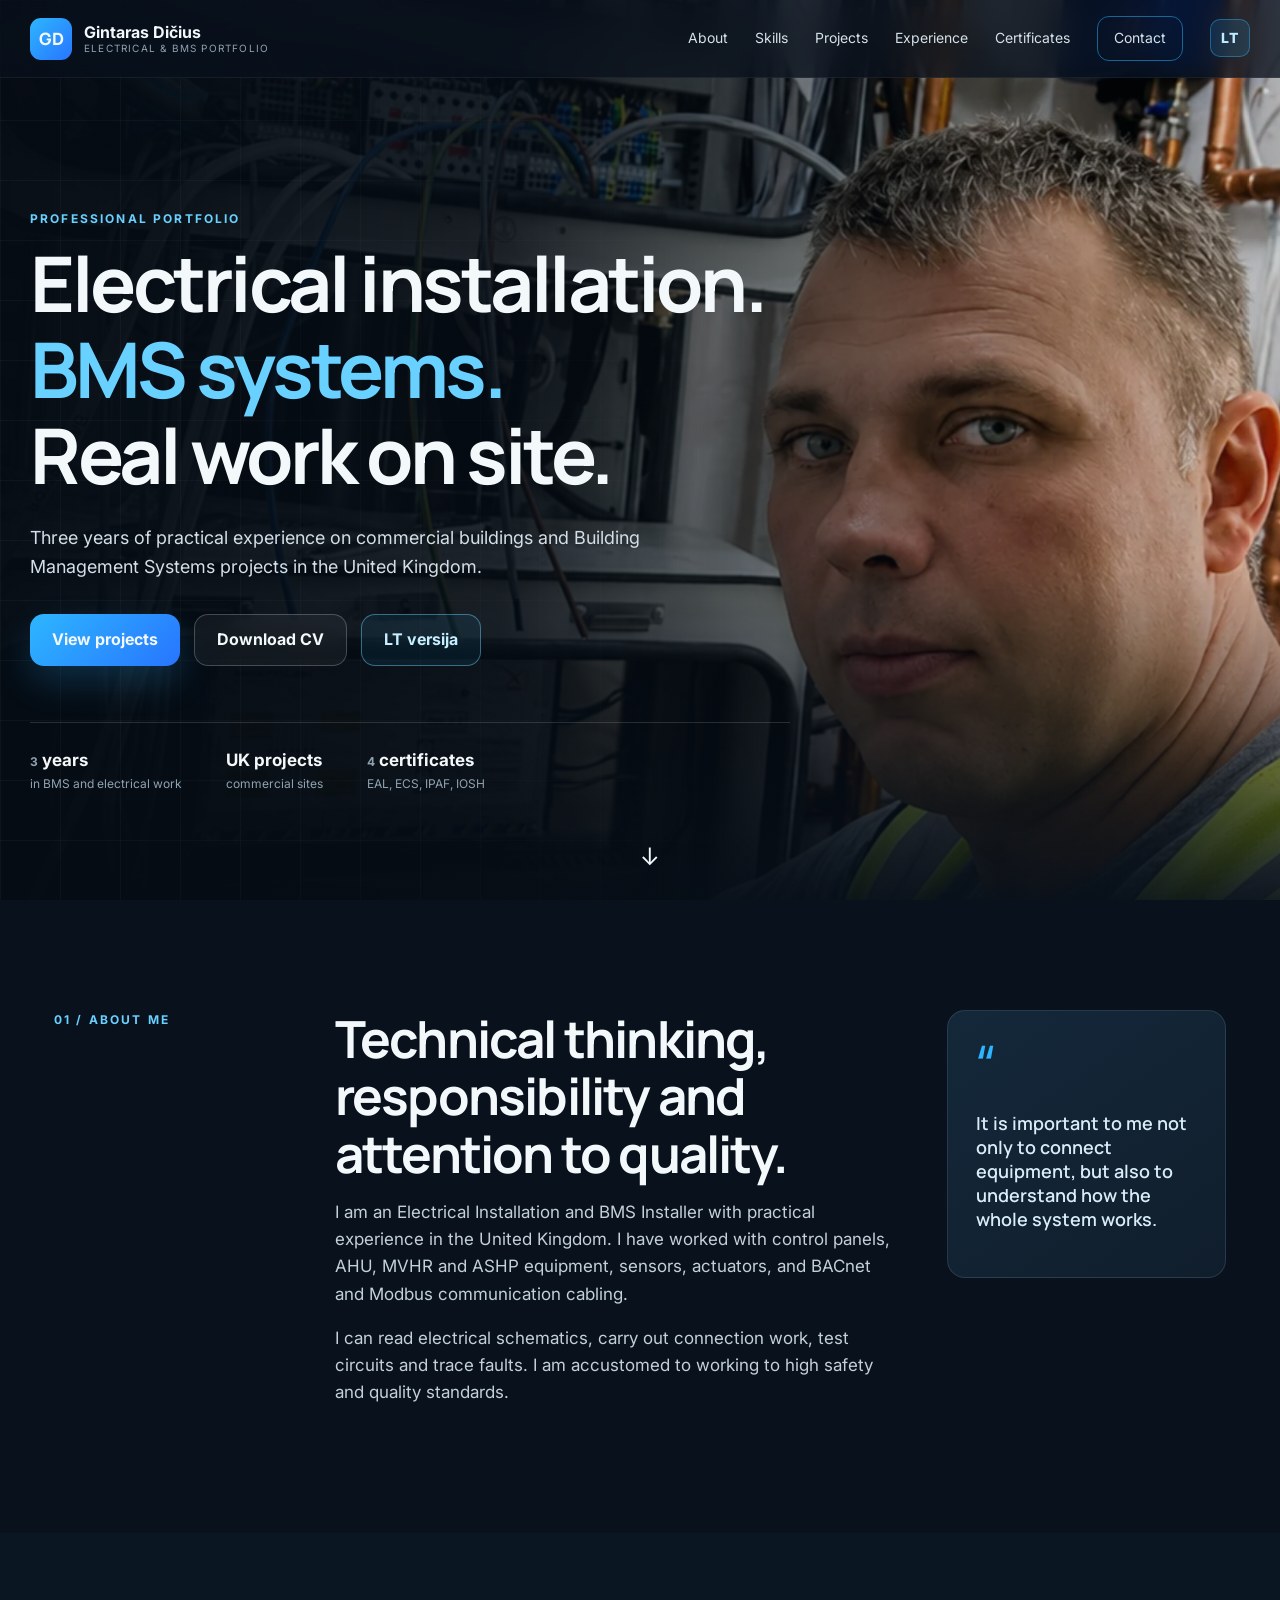
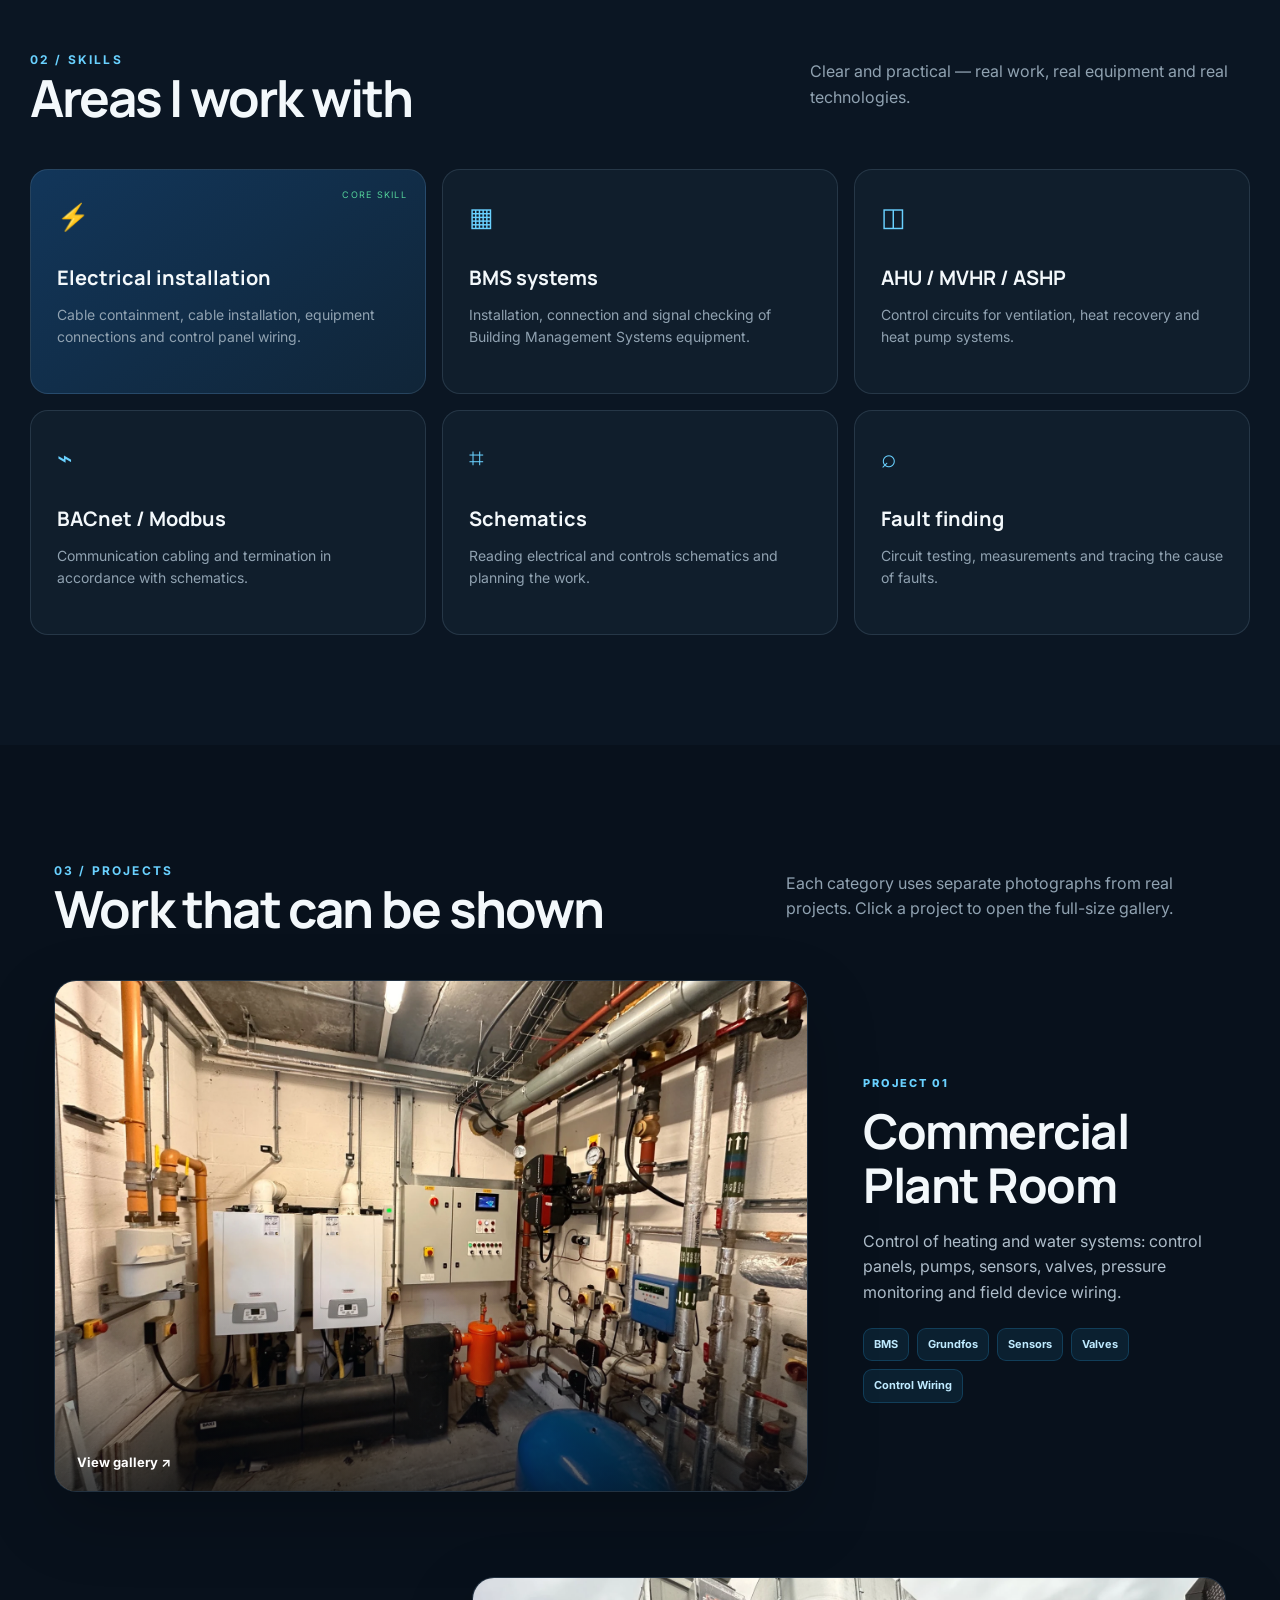
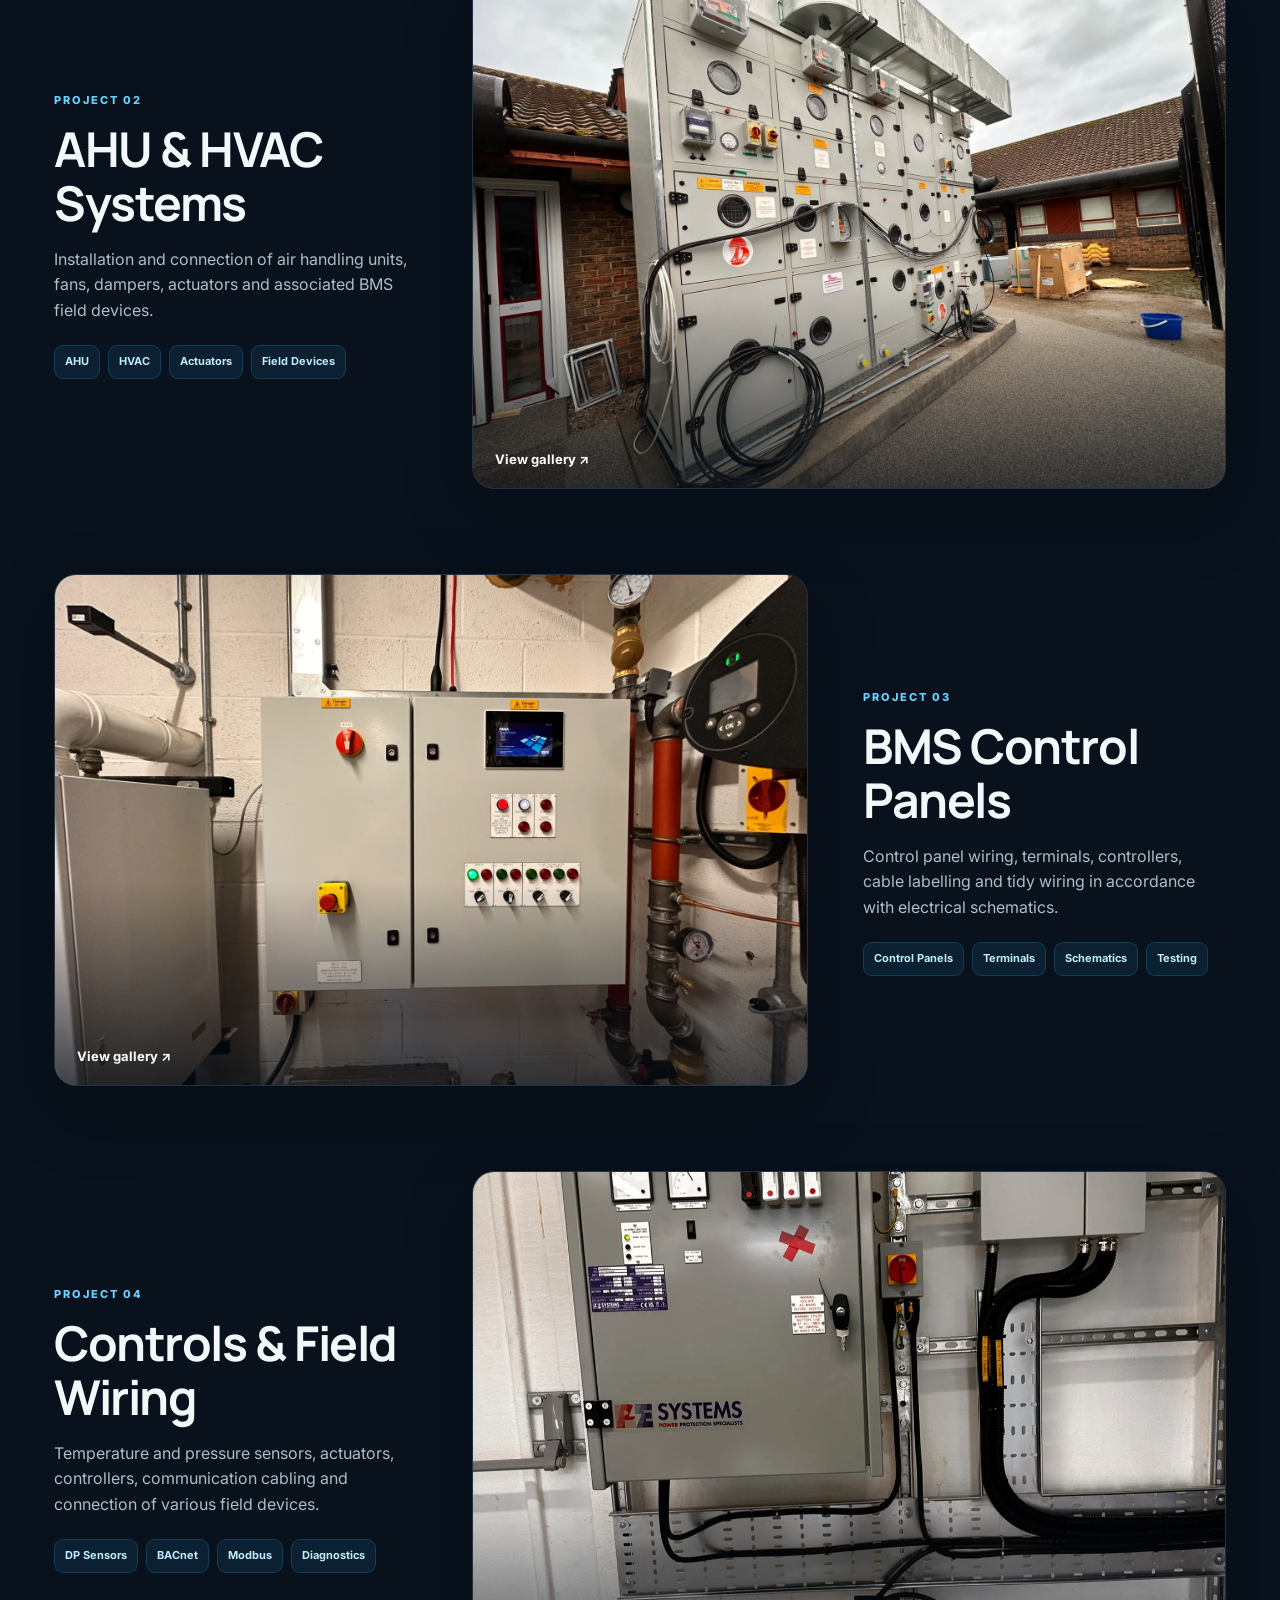
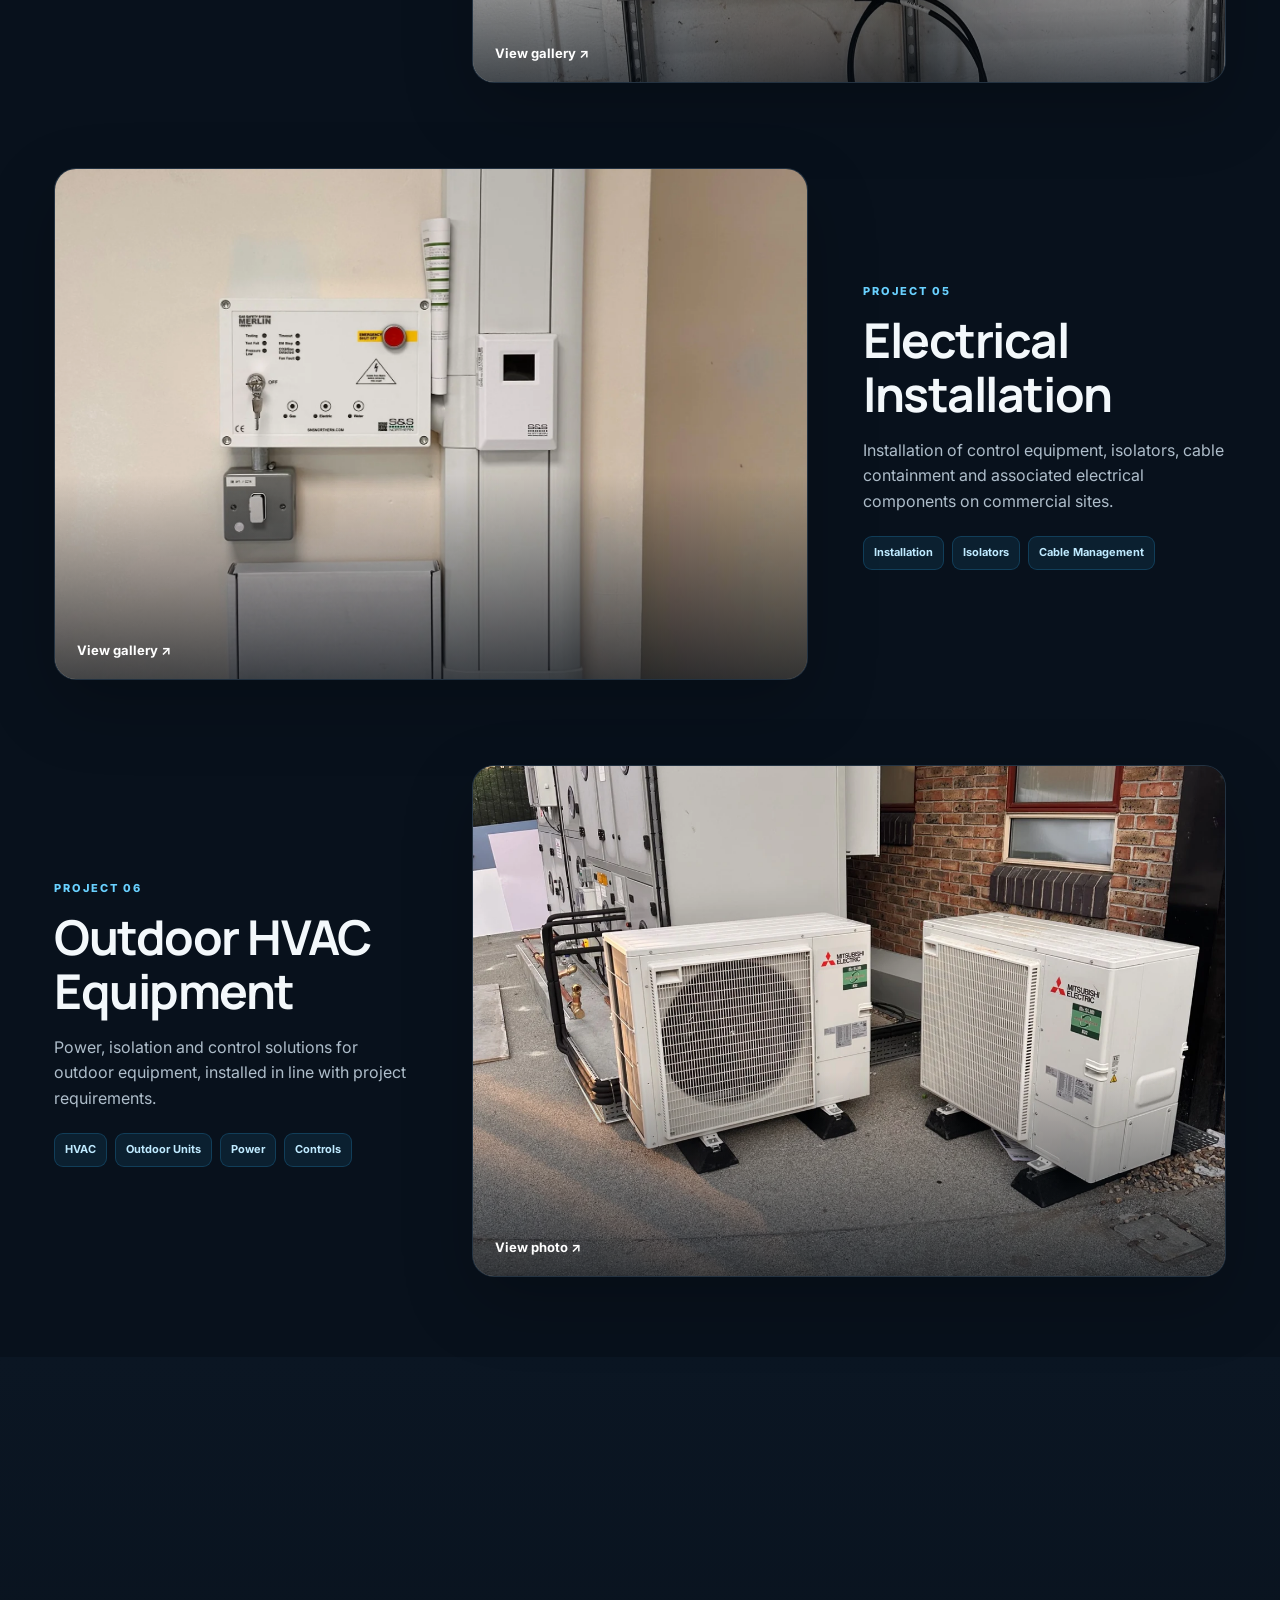
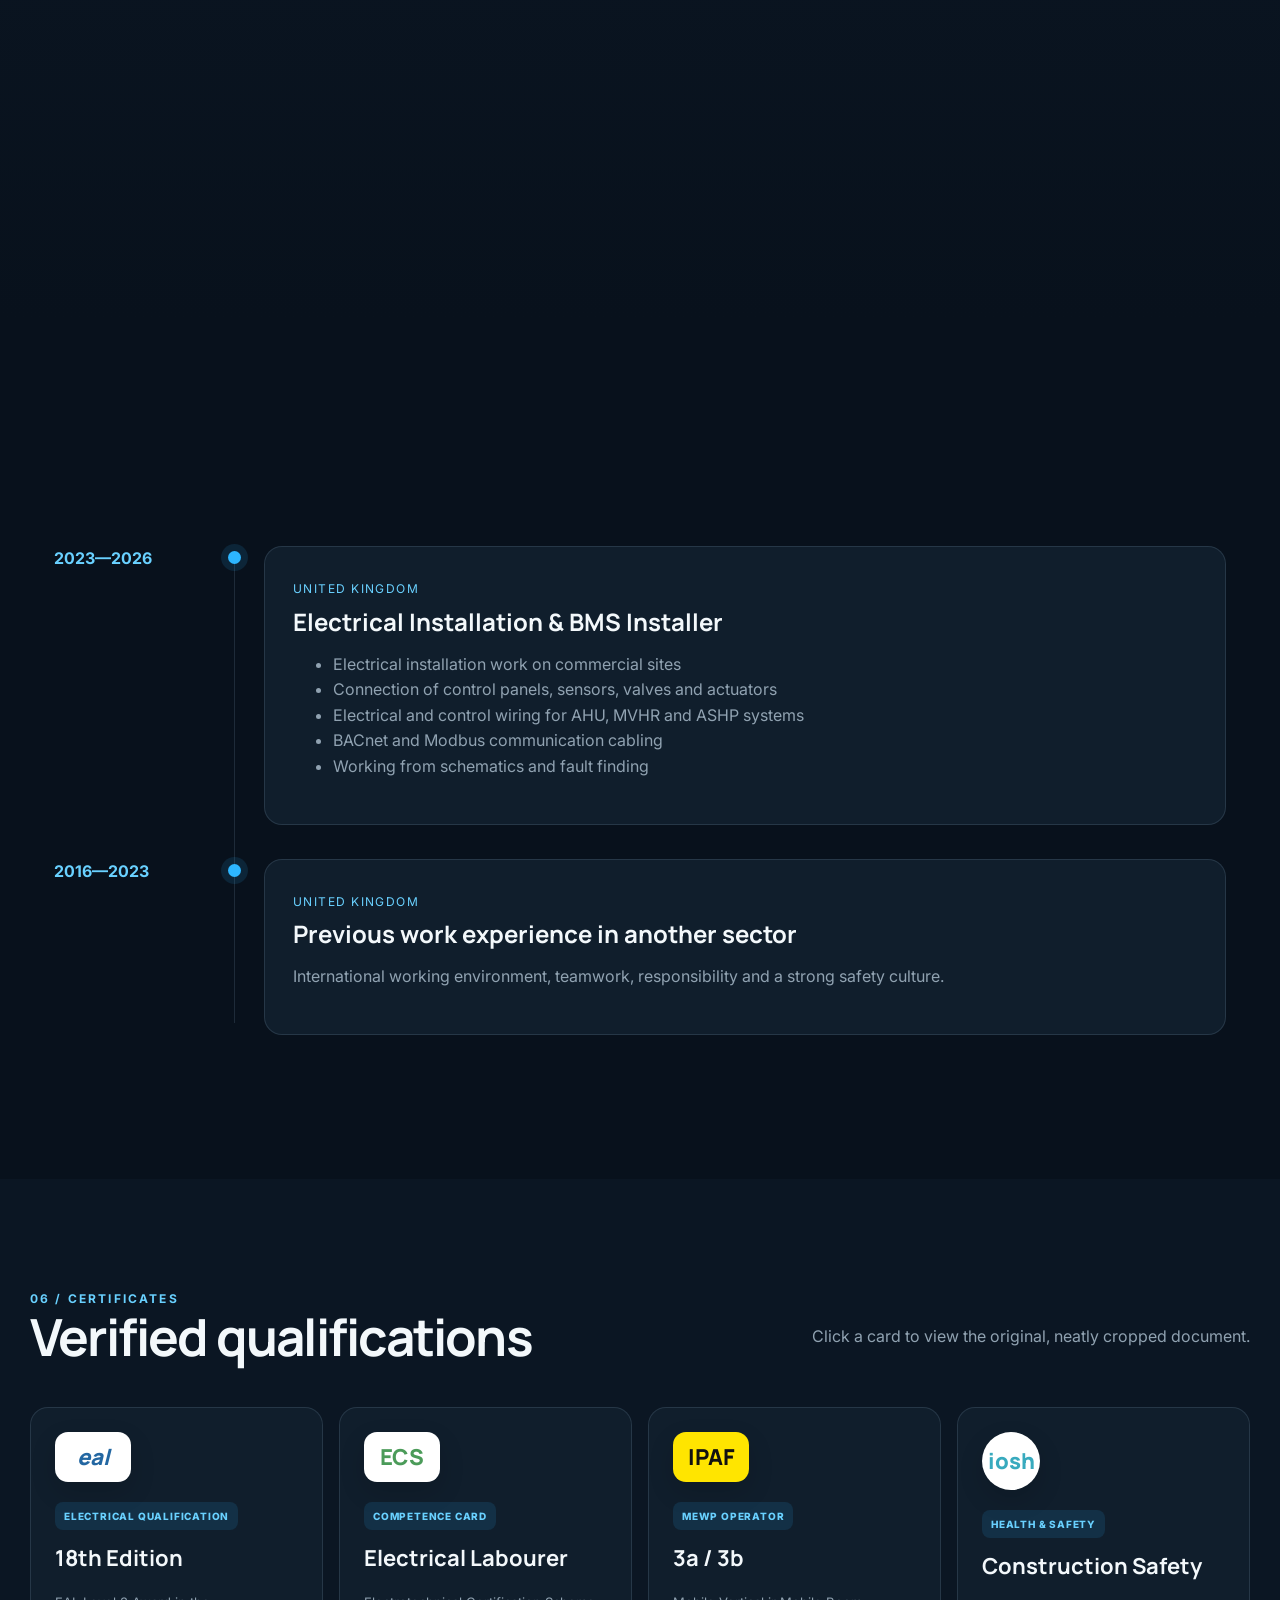
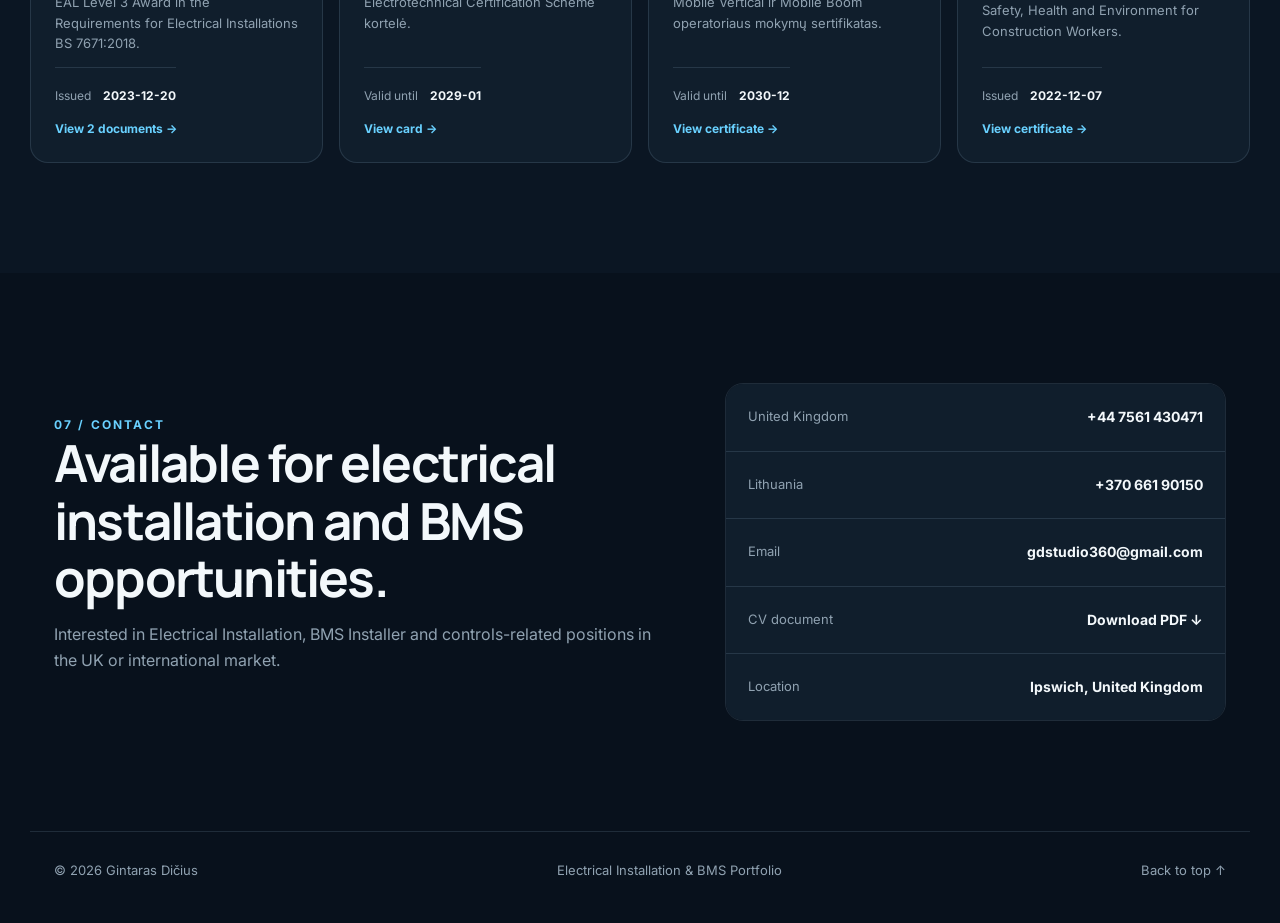
==== index.html @ cd5b6e4e "Add files via upload" ====
<!doctype html>
<html lang="lt">
<head>
  <meta charset="utf-8">
  <meta name="viewport" content="width=device-width,initial-scale=1">
  <meta name="description" content="Gintaro Dičiaus elektros instaliacijos ir BMS sistemų profesinis portfolio. Praktinė patirtis komerciniuose Jungtinės Karalystės objektuose.">
  <meta name="theme-color" content="#08111c">
  <meta property="og:title" content="Gintaras Dičius | Electrical & BMS Portfolio">
  <meta property="og:description" content="Elektros instaliacija, BMS sistemos, AHU, valdymo spintos ir lauko įranga.">
  <title>Gintaras Dičius | Electrical & BMS Portfolio</title>
  <link rel="preconnect" href="https://fonts.googleapis.com">
  <link rel="preconnect" href="https://fonts.gstatic.com" crossorigin>
  <link href="https://fonts.googleapis.com/css2?family=Inter:wght@400;500;600;700;800&family=Manrope:wght@600;700;800&display=swap" rel="stylesheet">
  <link rel="stylesheet" href="style.css">
</head>
<body>
  <div class="loader" aria-hidden="true"><div><span>GD</span><small>Electrical & BMS Portfolio</small></div></div>

  <header class="site-header" id="top">
    <a class="brand" href="#top" aria-label="Pradžia">
      <span class="brand-mark">GD</span>
      <span class="brand-copy"><strong>Gintaras Dičius</strong><small>Electrical & BMS Portfolio</small></span>
    </a>
    <button class="menu-btn" aria-expanded="false" aria-controls="main-nav" aria-label="Atverti meniu"><span></span><span></span><span></span></button>
    <nav id="main-nav">
      <a href="#apie">Apie</a>
      <a href="#kompetencijos">Kompetencijos</a>
      <a href="#projektai">Projektai</a>
      <a href="#patirtis">Patirtis</a>
      <a href="#sertifikatai">Sertifikatai</a>
      <a href="#kontaktai" class="nav-cta">Susisiekti</a><a href="en.html" class="lang-switch" aria-label="English version">EN</a>
    </nav>
  </header>

  <main>
    <section class="hero">
      <img class="hero-image" src="assets/hero.webp" alt="Gintaras Dičius prie BMS valdymo spintos">
      <div class="hero-overlay"></div><div class="hero-grid"></div>
      <div class="hero-content reveal">
        <p class="eyebrow">Profesinis portfolio</p>
        <h1>Elektros instaliacija.<br><span>BMS sistemos.</span><br>Realus darbas objekte.</h1>
        <p class="hero-lead">3 metų praktinė patirtis Jungtinėje Karalystėje, komerciniuose pastatuose ir pastatų valdymo sistemų projektuose.</p>
        <div class="hero-actions">
          <a href="#projektai" class="btn btn-primary">Peržiūrėti projektus</a>
          <a href="assets/Gintaras_Dicius_CV_LT.pdf" class="btn btn-ghost" download>Atsisiųsti CV</a><a href="en.html" class="btn btn-lang">EN version</a>
        </div>
        <div class="hero-facts">
          <div><strong><span class="count" data-count="3">0</span> metai</strong><span>BMS ir elektros srityje</span></div>
          <div><strong>JK projektai</strong><span>komerciniai objektai</span></div>
          <div><strong><span class="count" data-count="4">0</span> sertifikatai</strong><span>EAL, ECS, IPAF, IOSH</span></div>
        </div>
      </div>
      <a class="scroll-hint" href="#apie" aria-label="Slinkti žemyn">↓</a>
    </section>

    <section class="section intro" id="apie">
      <div class="section-label reveal">01 / Apie mane</div>
      <div class="intro-copy reveal">
        <h2>Techninis mąstymas, atsakomybė ir dėmesys kokybei.</h2>
        <p>Esu elektros instaliacijos ir BMS sistemų montuotojas, turintis praktinės patirties Jungtinėje Karalystėje. Dirbau su valdymo spintomis, AHU, MVHR, ASHP įranga, jutikliais, pavaromis bei BACnet ir Modbus ryšio linijomis.</p>
        <p>Gebu skaityti elektros schemas, atlikti prijungimo darbus, tikrinti grandines ir ieškoti gedimų. Esu įpratęs dirbti pagal aukštus darbų saugos ir kokybės reikalavimus.</p>
      </div>
      <aside class="quote-card reveal"><span class="quote-mark">“</span><p>Man svarbu ne tik prijungti įrangą, bet ir suprasti, kaip visa sistema veikia.</p></aside>
    </section>

    <section class="section skills" id="kompetencijos">
      <div class="section-head reveal">
        <div><div class="section-label">02 / Kompetencijos</div><h2>Sritys, su kuriomis dirbu</h2></div>
        <p>Aiškiai ir be išgalvotų procentų — tik realūs darbai, įranga ir technologijos.</p>
      </div>
      <div class="card-grid">
        <article class="skill-card featured reveal"><div class="icon">⚡</div><h3>Elektros instaliacija</h3><p>Kabelių trasos, kabelių tiesimas, įrangos ir valdymo spintų prijungimas.</p><span>CORE SKILL</span></article>
        <article class="skill-card reveal"><div class="icon">▦</div><h3>BMS sistemos</h3><p>Pastatų valdymo sistemų įrangos montavimas, prijungimas ir signalų tikrinimas.</p></article>
        <article class="skill-card reveal"><div class="icon">◫</div><h3>AHU / MVHR / ASHP</h3><p>Vėdinimo, rekuperacijos ir šilumos siurblių valdymo grandinės.</p></article>
        <article class="skill-card reveal"><div class="icon">⌁</div><h3>BACnet / Modbus</h3><p>Komunikacijos kabelių tiesimas ir prijungimas pagal schemas.</p></article>
        <article class="skill-card reveal"><div class="icon">⌗</div><h3>Schemos</h3><p>Elektros ir valdymo schemų skaitymas bei darbo planavimas.</p></article>
        <article class="skill-card reveal"><div class="icon">⌕</div><h3>Gedimų diagnostika</h3><p>Grandinių tikrinimas, matavimai ir gedimų priežasčių paieška.</p></article>
      </div>
    </section>

    <section class="section projects" id="projektai">
      <div class="section-head reveal">
        <div><div class="section-label">03 / Projektai</div><h2>Darbas, kurį galima parodyti</h2></div>
        <p>Kiekviena kategorija naudoja atskiras realių darbų nuotraukas. Paspaudus atsidaro pilno dydžio galerija.</p>
      </div>

      <div class="project-list">
        <article class="project-row reveal" data-gallery='["assets/project-plant-main.webp","assets/project-plant-2.webp","assets/project-plant-3.webp"]' data-title="Commercial Plant Room">
          <div class="project-media"><img src="assets/project-plant-main.webp" alt="Komercinės katilinės BMS įranga" loading="lazy"><span>Peržiūrėti galeriją ↗</span></div>
          <div class="project-copy"><span class="project-no">PROJECT 01</span><h3>Commercial Plant Room</h3><p>Šildymo ir vandens sistemų valdymas: valdymo spintos, siurbliai, jutikliai, vožtuvai, slėgio kontrolė ir lauko įrenginių kabeliavimas.</p><div class="tags"><span>BMS</span><span>Grundfos</span><span>Sensors</span><span>Valves</span><span>Control Wiring</span></div></div>
        </article>

        <article class="project-row reverse reveal" data-gallery='["assets/project-ahu-main.webp","assets/project-ahu-2.webp","assets/project-ahu-3.webp"]' data-title="AHU & HVAC Systems">
          <div class="project-media"><img src="assets/project-ahu-main.webp" alt="AHU įrenginys ir jo valdymo komponentai" loading="lazy"><span>Peržiūrėti galeriją ↗</span></div>
          <div class="project-copy"><span class="project-no">PROJECT 02</span><h3>AHU & HVAC Systems</h3><p>Oro apdorojimo įrenginių, ventiliatorių, sklendžių, pavarų ir susijusių BMS lauko įrenginių montavimas bei prijungimas.</p><div class="tags"><span>AHU</span><span>HVAC</span><span>Actuators</span><span>Field Devices</span></div></div>
        </article>

        <article class="project-row reveal" data-gallery='["assets/project-panel-main.webp","assets/project-panel-2.webp","assets/project-panel-3.webp"]' data-title="BMS Control Panels">
          <div class="project-media"><img src="assets/project-panel-main.webp" alt="BMS valdymo spinta" loading="lazy"><span>Peržiūrėti galeriją ↗</span></div>
          <div class="project-copy"><span class="project-no">PROJECT 03</span><h3>BMS Control Panels</h3><p>Valdymo spintų prijungimas, terminalai, valdikliai, kabelių žymėjimas ir tvarkingas laidų išvedžiojimas pagal elektros schemas.</p><div class="tags"><span>Control Panels</span><span>Terminals</span><span>Schematics</span><span>Testing</span></div></div>
        </article>

        <article class="project-row reverse reveal" data-gallery='["assets/project-field-main.webp","assets/project-field-2.webp","assets/project-field-3.webp"]' data-title="Controls & Field Wiring">
          <div class="project-media"><img src="assets/project-field-main.webp" alt="BMS lauko įrangos ir valdymo kabeliai" loading="lazy"><span>Peržiūrėti galeriją ↗</span></div>
          <div class="project-copy"><span class="project-no">PROJECT 04</span><h3>Controls & Field Wiring</h3><p>Temperatūros ir slėgio jutikliai, pavaros, valdikliai, ryšio kabeliai bei įvairių lauko įrenginių prijungimas.</p><div class="tags"><span>DP Sensors</span><span>BACnet</span><span>Modbus</span><span>Diagnostics</span></div></div>
        </article>

        <article class="project-row reveal" data-gallery='["assets/project-install-main.webp","assets/project-install-2.webp"]' data-title="Electrical Installation">
          <div class="project-media"><img src="assets/project-install-main.webp" alt="Elektros valdymo įrangos instaliacija" loading="lazy"><span>Peržiūrėti galeriją ↗</span></div>
          <div class="project-copy"><span class="project-no">PROJECT 05</span><h3>Electrical Installation</h3><p>Valdymo įrangos, izoliatorių, kabelių kanalų ir susijusių elektros komponentų montavimas komerciniuose objektuose.</p><div class="tags"><span>Installation</span><span>Isolators</span><span>Cable Management</span></div></div>
        </article>

        <article class="project-row reverse reveal" data-gallery='["assets/project-outdoor-main.webp"]' data-title="Outdoor HVAC Equipment">
          <div class="project-media"><img src="assets/project-outdoor-main.webp" alt="Lauko HVAC įranga" loading="lazy"><span>Peržiūrėti nuotrauką ↗</span></div>
          <div class="project-copy"><span class="project-no">PROJECT 06</span><h3>Outdoor HVAC Equipment</h3><p>Lauko įrangos elektros maitinimo, izoliavimo ir valdymo sprendimai, įrengiant sistemas pagal projekto reikalavimus.</p><div class="tags"><span>HVAC</span><span>Outdoor Units</span><span>Power</span><span>Controls</span></div></div>
        </article>
      </div>
    </section>

    <section class="section process">
      <div class="section-head reveal"><div><div class="section-label">04 / Darbo eiga</div><h2>Nuo schemos iki paleidimo</h2></div></div>
      <div class="process-grid">
        <article class="process-card reveal"><span>01</span><h3>Analizuoju</h3><p>Peržiūriu schemas, įrangos paskirtį, kabelių maršrutus ir valdymo logiką.</p></article>
        <article class="process-card reveal"><span>02</span><h3>Montuoju</h3><p>Tiesiu kabelius, prijungiu spintas, jutiklius, pavaras ir HVAC įrangą.</p></article>
        <article class="process-card reveal"><span>03</span><h3>Testuoju</h3><p>Tikrinu grandines, signalus ir padedu nustatyti bei pašalinti gedimus.</p></article>
        <article class="process-card reveal"><span>04</span><h3>Užbaigiu</h3><p>Palieku tvarkingą, aiškiai pažymėtą ir eksploatacijai paruoštą sistemą.</p></article>
      </div>
    </section>

    <section class="section experience" id="patirtis">
      <div class="section-head reveal"><div><div class="section-label">05 / Patirtis</div><h2>Darbo kelias</h2></div></div>
      <div class="timeline">
        <article class="reveal"><div class="year">2023—2026</div><div class="line-dot"></div><div class="timeline-card"><span>Jungtinė Karalystė</span><h3>Elektros instaliacijos montuotojas · BMS projektai</h3><ul><li>Komercinių objektų elektros instaliacijos darbai</li><li>Valdymo spintų, jutiklių, vožtuvų ir pavarų prijungimas</li><li>AHU, MVHR ir ASHP sistemų elektros dalis</li><li>BACnet ir Modbus ryšio linijos</li><li>Darbas pagal schemas ir gedimų diagnostika</li></ul></div></article>
        <article class="muted reveal"><div class="year">2016—2023</div><div class="line-dot"></div><div class="timeline-card"><span>Jungtinė Karalystė</span><h3>Ankstesnė darbo patirtis kitoje srityje</h3><p>Tarptautinė darbo aplinka, komandinis darbas, atsakomybė ir darbų saugos kultūra.</p></div></article>
      </div>
    </section>

    <section class="section certificates" id="sertifikatai">
      <div class="section-head reveal">
        <div><div class="section-label">06 / Sertifikatai</div><h2>Patvirtintos kvalifikacijos</h2></div>
        <p>Paspaudus kortelę atsidaro originalus, tvarkingai apkarpytas dokumentas.</p>
      </div>
      <div class="cert-grid">
        <button class="cert-card reveal" data-gallery='["assets/eal_qualification.webp","assets/eal_unit.webp"]' data-title="EAL Level 3 · BS 7671:2018"><div class="cert-brand eal-brand">eal</div><span class="cert-tag">ELEKTROS KVALIFIKACIJA</span><h3>18th Edition</h3><p>EAL Level 3 Award in the Requirements for Electrical Installations BS 7671:2018.</p><div class="cert-meta"><span>Išduota</span><strong>2023-12-20</strong></div><span class="view-link">Peržiūrėti 2 dokumentus →</span></button>
        <button class="cert-card reveal" data-gallery='["assets/ecs.webp"]' data-title="ECS Electrical Labourer Card"><div class="cert-brand ecs-brand">ECS</div><span class="cert-tag">KOMPETENCIJŲ KORTELĖ</span><h3>Electrical Labourer</h3><p>Electrotechnical Certification Scheme kortelė.</p><div class="cert-meta"><span>Galioja iki</span><strong>2029-01</strong></div><span class="view-link">Peržiūrėti kortelę →</span></button>
        <button class="cert-card reveal" data-gallery='["assets/ipaf.webp"]' data-title="IPAF Operator Training Certificate"><div class="cert-brand ipaf-brand">IPAF</div><span class="cert-tag">KELTUVŲ OPERATORIUS</span><h3>3a / 3b</h3><p>Mobile Vertical ir Mobile Boom operatoriaus mokymų sertifikatas.</p><div class="cert-meta"><span>Galioja iki</span><strong>2030-12</strong></div><span class="view-link">Peržiūrėti sertifikatą →</span></button>
        <button class="cert-card reveal" data-gallery='["assets/iosh.webp"]' data-title="IOSH Safety, Health and Environment"><div class="cert-brand iosh-brand">iosh</div><span class="cert-tag">DARBŲ SAUGA</span><h3>Construction Safety</h3><p>Safety, Health and Environment for Construction Workers.</p><div class="cert-meta"><span>Išduota</span><strong>2022-12-07</strong></div><span class="view-link">Peržiūrėti sertifikatą →</span></button>
      </div>
    </section>

    <section class="section cta" id="kontaktai">
      <div class="reveal"><div class="section-label">07 / Kontaktai</div><h2>Ieškau galimybės pritaikyti JK įgytą patirtį Lietuvoje.</h2><p>Domina elektros instaliacijos, BMS montuotojo ar techninio specialisto pozicijos.</p></div>
      <div class="contact-panel reveal">
        <a href="tel:+37066190150"><span>Telefonas</span><strong>+370 661 90150</strong></a><a href="tel:+447561430471"><span>UK numeris</span><strong>+44 7561 430471</strong></a>
        <a href="mailto:gdstudio360@gmail.com"><span>El. paštas</span><strong>gdstudio360@gmail.com</strong></a>
        <a href="assets/Gintaras_Dicius_CV_LT.pdf" download><span>CV dokumentas</span><strong>Atsisiųsti PDF ↓</strong></a>
        <div><span>Vieta</span><strong>Raseiniai, Lietuva</strong></div>
      </div>
    </section>
  </main>

  <footer><span>© <span id="year"></span> Gintaras Dičius</span><span>Electrical Installation & BMS Portfolio</span><a href="#top">Į viršų ↑</a></footer>

  <dialog class="modal" id="gallery-modal">
    <button class="modal-close" aria-label="Uždaryti">×</button>
    <div class="modal-head"><h3 id="modal-title"></h3><span id="modal-counter"></span></div>
    <div class="modal-stage"><button class="modal-nav prev" aria-label="Ankstesnė nuotrauka">‹</button><img id="modal-image" alt=""><button class="modal-nav next" aria-label="Kita nuotrauka">›</button></div>
    <div class="modal-thumbs" id="modal-thumbs"></div>
  </dialog>
  <script src="script.js"></script>
</body>
</html>
---- style.css ----
:root{--bg:#08111c;--bg2:#0b1623;--panel:#101e2c;--panel2:#14283a;--text:#f3f8fb;--muted:#90a2b1;--accent:#2db6ff;--accent2:#69d1ff;--green:#54d19a;--line:rgba(169,207,231,.14);--max:1220px;--radius:18px}
*{box-sizing:border-box}html{scroll-behavior:smooth}body{margin:0;background:var(--bg);color:var(--text);font-family:Inter,Arial,sans-serif;line-height:1.6;overflow-x:hidden}a{color:inherit;text-decoration:none}button{font:inherit}img{max-width:100%;display:block}
.loader{position:fixed;inset:0;background:#07101a;z-index:999;display:grid;place-items:center;transition:.55s}.loader.hide{opacity:0;visibility:hidden}.loader div{text-align:center}.loader span{display:grid;place-items:center;width:74px;height:74px;border-radius:19px;margin:auto;background:linear-gradient(135deg,var(--accent),#2875ff);font:800 26px Manrope}.loader small{display:block;margin-top:15px;color:#a6bac8;letter-spacing:.12em;text-transform:uppercase}
.site-header{height:78px;position:fixed;top:0;left:0;right:0;z-index:50;display:flex;align-items:center;justify-content:space-between;padding:0 max(24px,calc((100vw - var(--max))/2));background:rgba(8,17,28,.76);border-bottom:1px solid rgba(255,255,255,.06);backdrop-filter:blur(18px)}
.brand{display:flex;align-items:center;gap:12px}.brand-mark{width:42px;height:42px;border-radius:11px;display:grid;place-items:center;background:linear-gradient(135deg,var(--accent),#2875ff);font:800 17px Manrope}.brand-copy{display:flex;flex-direction:column;line-height:1.2}.brand-copy small{font-size:10px;letter-spacing:.12em;text-transform:uppercase;color:var(--muted)}
nav{display:flex;gap:27px;align-items:center;font-size:14px}nav a{color:#d5e1e9}nav a:hover{color:white}.nav-cta{padding:10px 16px;border:1px solid rgba(45,182,255,.5);border-radius:12px}.menu-btn{display:none;background:none;border:0;padding:10px}.menu-btn span{display:block;width:24px;height:2px;background:white;margin:5px}
.hero{min-height:100vh;position:relative;display:flex;align-items:center;overflow:hidden}.hero-image{position:absolute;inset:0;width:100%;height:100%;object-fit:cover;object-position:55% center;transform:scale(1.035);animation:herozoom 14s ease-out both}.hero-overlay{position:absolute;inset:0;background:linear-gradient(90deg,rgba(5,12,20,.98) 0%,rgba(5,12,20,.89) 39%,rgba(5,12,20,.38) 74%,rgba(5,12,20,.12) 100%),linear-gradient(0deg,rgba(8,17,28,.92),transparent 37%)}.hero-grid{position:absolute;inset:0;background-image:linear-gradient(rgba(255,255,255,.035) 1px,transparent 1px),linear-gradient(90deg,rgba(255,255,255,.035) 1px,transparent 1px);background-size:60px 60px;mask-image:linear-gradient(90deg,#000,transparent 68%)}@keyframes herozoom{from{transform:scale(1.08)}to{transform:scale(1.035)}}
.hero-content{position:relative;z-index:2;width:var(--max);max-width:calc(100% - 48px);margin:0 auto;padding-top:90px}.eyebrow,.section-label{font-size:12px;font-weight:700;letter-spacing:.18em;text-transform:uppercase;color:var(--accent2)}
h1,h2,h3{font-family:Manrope,Inter,sans-serif;line-height:1.12;margin:0}h1{font-size:clamp(46px,6vw,82px);max-width:850px;letter-spacing:-.045em}h1 span{color:var(--accent2)}.hero-lead{max-width:620px;font-size:18px;color:#d3dee6;margin:26px 0 32px}.hero-actions{display:flex;gap:14px;flex-wrap:wrap}.btn{display:inline-flex;align-items:center;justify-content:center;min-height:52px;padding:0 22px;border-radius:14px;font-weight:700;transition:.25s}.btn:hover{transform:translateY(-2px)}.btn-primary{background:linear-gradient(135deg,var(--accent),#2875ff);box-shadow:0 16px 35px rgba(45,182,255,.2)}.btn-ghost{border:1px solid rgba(255,255,255,.22);background:rgba(255,255,255,.05);backdrop-filter:blur(10px)}
.hero-facts{display:flex;gap:44px;margin-top:56px;padding-top:24px;border-top:1px solid rgba(255,255,255,.14);max-width:760px}.hero-facts div{display:flex;flex-direction:column}.hero-facts strong{font-size:17px}.hero-facts span{font-size:12px;color:var(--muted)}.scroll-hint{position:absolute;bottom:24px;left:50%;z-index:2;font-size:24px;animation:bounce 1.8s infinite}@keyframes bounce{50%{transform:translateY(8px)}}
.section{max-width:var(--max);margin:auto;padding:110px 24px}.intro{display:grid;grid-template-columns:.65fr 1.6fr .8fr;gap:54px;align-items:start}.intro h2,.section-head h2,.cta h2{font-size:clamp(34px,4vw,54px);letter-spacing:-.035em}.intro-copy p{color:#c3d0da;font-size:17px}.quote-card{background:linear-gradient(145deg,var(--panel2),var(--panel));padding:28px;border:1px solid var(--line);border-radius:var(--radius)}.quote-card p{font:600 18px Manrope;color:#d9edf8}.quote-mark{font-size:54px;color:var(--accent);line-height:1}
.skills,.certificates{max-width:none;background:var(--bg2)}.skills>* ,.certificates>*{max-width:var(--max);margin-left:auto;margin-right:auto}.section-head{display:flex;justify-content:space-between;gap:30px;align-items:end;margin-bottom:42px}.section-head>p{max-width:440px;color:var(--muted)}.card-grid{display:grid;grid-template-columns:repeat(3,1fr);gap:16px}.skill-card{min-height:225px;background:var(--panel);border:1px solid var(--line);border-radius:var(--radius);padding:26px;position:relative;transition:.25s}.skill-card:hover{transform:translateY(-5px);border-color:rgba(45,182,255,.45)}.skill-card.featured{background:linear-gradient(145deg,#12365a,#102538)}.skill-card .icon{font-size:26px;color:var(--accent2);margin-bottom:30px}.skill-card h3{font-size:20px}.skill-card p{color:var(--muted);font-size:14px}.skill-card>span{position:absolute;right:18px;top:18px;font-size:9px;letter-spacing:.14em;color:var(--green)}
.projects{padding-bottom:80px}.project-list{display:grid;gap:85px}.project-row{display:grid;grid-template-columns:1.35fr .65fr;gap:55px;align-items:center}.project-row.reverse{grid-template-columns:.65fr 1.35fr}.project-row.reverse .project-media{order:2}.project-media{position:relative;overflow:hidden;border-radius:22px;border:1px solid var(--line);background:#0d1825;cursor:pointer;box-shadow:0 25px 70px rgba(0,0,0,.22)}.project-media img{width:100%;height:510px;object-fit:cover;transition:.65s}.project-media:hover img{transform:scale(1.035)}.project-media:after{content:"";position:absolute;inset:0;background:linear-gradient(to top,rgba(5,12,20,.72),transparent 40%)}.project-media>span{position:absolute;left:22px;bottom:18px;z-index:2;font-size:13px;font-weight:700;color:white}.project-no{color:var(--accent2);font-size:11px;font-weight:800;letter-spacing:.18em}.project-copy h3{font-size:clamp(30px,4vw,48px);margin:10px 0 17px;letter-spacing:-.03em}.project-copy p{color:#aebdca;font-size:16px}.tags{display:flex;flex-wrap:wrap;gap:8px;margin-top:22px}.tags span{padding:7px 10px;border-radius:9px;background:rgba(45,182,255,.09);border:1px solid rgba(45,182,255,.2);color:#bfeaff;font-size:11px;font-weight:700}
.process{max-width:none;background:linear-gradient(180deg,#0b1623,#08111c)}.process>*{max-width:var(--max);margin-left:auto;margin-right:auto}.process-grid{display:grid;grid-template-columns:repeat(4,1fr);gap:16px}.process-card{padding:27px;background:var(--panel);border:1px solid var(--line);border-radius:var(--radius)}.process-card>span{color:var(--accent2);font-weight:800}.process-card h3{font-size:21px;margin:22px 0 8px}.process-card p{color:var(--muted);font-size:14px}
.timeline{position:relative;margin-top:30px}.timeline:before{content:"";position:absolute;left:180px;top:12px;bottom:12px;width:1px;background:var(--line)}.timeline article{display:grid;grid-template-columns:150px 60px 1fr;margin-bottom:34px}.year{font-weight:700;color:var(--accent2)}.line-dot{width:13px;height:13px;border-radius:50%;background:var(--accent);margin:5px auto;box-shadow:0 0 0 7px rgba(45,182,255,.12);z-index:2}.timeline-card{background:var(--panel);border:1px solid var(--line);border-radius:var(--radius);padding:28px}.timeline-card>span{color:var(--accent2);font-size:12px;text-transform:uppercase;letter-spacing:.12em}.timeline-card h3{font-size:24px;margin:8px 0 14px}.timeline-card p,.timeline-card li{color:var(--muted)}
.cert-grid{display:grid;grid-template-columns:repeat(4,1fr);gap:16px}.cert-card{display:flex;flex-direction:column;text-align:left;color:var(--text);background:var(--panel);border:1px solid var(--line);border-radius:var(--radius);padding:24px;min-height:280px;cursor:pointer;transition:.25s;overflow:hidden}.cert-card:hover{transform:translateY(-5px);border-color:var(--accent)}.cert-brand{width:76px;height:50px;display:grid;place-items:center;border-radius:13px;margin-bottom:20px;font:800 22px Manrope;background:#fff;color:#18324a;box-shadow:0 10px 26px rgba(0,0,0,.14)}.eal-brand{color:#2367a2;font-style:italic}.ecs-brand{color:#4b9b59}.ipaf-brand{background:#ffe500;color:#111}.iosh-brand{color:#38aabe;border-radius:50%;width:58px;height:58px}.cert-tag{align-self:flex-start;padding:6px 9px;border-radius:8px;background:rgba(45,182,255,.12);color:var(--accent2);font-size:10px;font-weight:800;letter-spacing:.08em}.cert-card h3{font-size:22px;margin:16px 0 8px}.cert-card p{color:var(--muted);font-size:13px}.cert-meta{display:flex;justify-content:space-between;gap:12px;margin-top:auto;padding-top:18px;border-top:1px solid var(--line);font-size:12px}.cert-meta span{color:var(--muted)}.view-link{display:block;margin-top:14px;color:var(--accent2);font-size:12px;font-weight:700}
.cta{display:grid;grid-template-columns:1.2fr 1fr;gap:70px;align-items:center}.cta>div:first-child p{color:var(--muted)}.contact-panel{display:flex;flex-direction:column;border:1px solid var(--line);border-radius:var(--radius);overflow:hidden}.contact-panel a,.contact-panel>div{display:flex;justify-content:space-between;gap:24px;padding:22px;background:var(--panel);border-bottom:1px solid var(--line)}.contact-panel>*:last-child{border:0}.contact-panel span{color:var(--muted);font-size:13px}.contact-panel strong{font-size:14px}
footer{max-width:var(--max);margin:auto;padding:28px 24px 42px;border-top:1px solid var(--line);display:flex;justify-content:space-between;gap:20px;color:var(--muted);font-size:13px;flex-wrap:wrap}
.reveal{opacity:0;transform:translateY(28px);transition:opacity .75s,transform .75s}.reveal.visible{opacity:1;transform:none}
.modal{width:min(1080px,96vw);max-height:92vh;background:#0c1722;color:white;border:1px solid var(--line);border-radius:18px;padding:18px;overflow:auto}.modal::backdrop{background:rgba(0,0,0,.85);backdrop-filter:blur(7px)}.modal-head{display:flex;justify-content:space-between;align-items:center;padding-right:48px;margin-bottom:12px}.modal-head h3{margin:0}.modal-close{position:absolute;right:16px;top:12px;width:38px;height:38px;border-radius:50%;border:1px solid var(--line);background:#142536;color:white;font-size:24px;cursor:pointer}.modal-stage{position:relative;display:flex;align-items:center;justify-content:center;min-height:60vh;background:#e9eef2;border-radius:12px;overflow:hidden}.modal-stage img{width:100%;height:auto;max-height:76vh;object-fit:contain}.modal-nav{position:absolute;z-index:3;top:50%;transform:translateY(-50%);width:44px;height:62px;border:1px solid rgba(255,255,255,.4);background:rgba(8,17,28,.78);color:#fff;border-radius:12px;font-size:34px;cursor:pointer}.modal-nav.prev{left:12px}.modal-nav.next{right:12px}.modal-nav[hidden]{display:none}.modal-thumbs{display:flex;gap:10px;justify-content:center;margin-top:12px;flex-wrap:wrap}.modal-thumbs button{width:66px;height:66px;padding:2px;border-radius:8px;border:2px solid transparent;background:#fff;overflow:hidden;cursor:pointer}.modal-thumbs button.active{border-color:var(--accent)}.modal-thumbs img{width:100%;height:100%;object-fit:cover}
@media(max-width:980px){.site-header{padding:0 18px}.menu-btn{display:block}nav{position:absolute;top:78px;left:0;right:0;display:none;flex-direction:column;align-items:stretch;padding:20px;background:rgba(8,17,28,.98);border-bottom:1px solid var(--line)}nav.open{display:flex}.nav-cta{text-align:center}.hero-image{object-position:64% center}.hero-overlay{background:linear-gradient(90deg,rgba(5,12,20,.97),rgba(5,12,20,.68)),linear-gradient(0deg,rgba(8,17,28,.95),transparent 50%)}.intro,.cta{grid-template-columns:1fr}.section-head{align-items:start;flex-direction:column}.card-grid{grid-template-columns:repeat(2,1fr)}.cert-grid{grid-template-columns:repeat(2,1fr)}.project-row,.project-row.reverse{grid-template-columns:1fr;gap:28px}.project-row.reverse .project-media{order:0}.project-media img{height:450px}.process-grid{grid-template-columns:repeat(2,1fr)}}
@media(max-width:600px){.brand-copy small{display:none}.hero-content{max-width:calc(100% - 32px)}h1{font-size:42px}.hero-lead{font-size:16px}.hero-facts{margin-top:36px;gap:18px;flex-wrap:wrap}.section{padding:82px 18px}.card-grid,.cert-grid,.process-grid{grid-template-columns:1fr}.project-list{gap:65px}.project-media img{height:300px}.timeline:before{left:6px}.timeline article{grid-template-columns:26px 1fr}.year{grid-column:2;margin-bottom:8px}.line-dot{grid-column:1;grid-row:1/3;margin-top:35px}.timeline-card{grid-column:2}.contact-panel a,.contact-panel>div{flex-direction:column;gap:4px}.modal{padding:10px}.modal-stage{min-height:48vh}.modal-nav{width:38px;height:54px}.modal-nav.prev{left:6px}.modal-nav.next{right:6px}}
@media(prefers-reduced-motion:reduce){*{scroll-behavior:auto!important;animation:none!important;transition:none!important}.reveal{opacity:1;transform:none}}

.lang-switch{display:inline-grid;place-items:center;min-width:40px;height:38px;padding:0 10px;border-radius:10px;background:rgba(45,182,255,.13);border:1px solid rgba(45,182,255,.4);color:#bfeaff;font-weight:800;letter-spacing:.08em}
.lang-switch:hover{background:rgba(45,182,255,.24);color:#fff}
.btn-lang{border:1px solid rgba(105,209,255,.45);background:rgba(45,182,255,.08);color:#c8efff}
@media(max-width:980px){nav .lang-switch{width:100%;min-height:44px}}
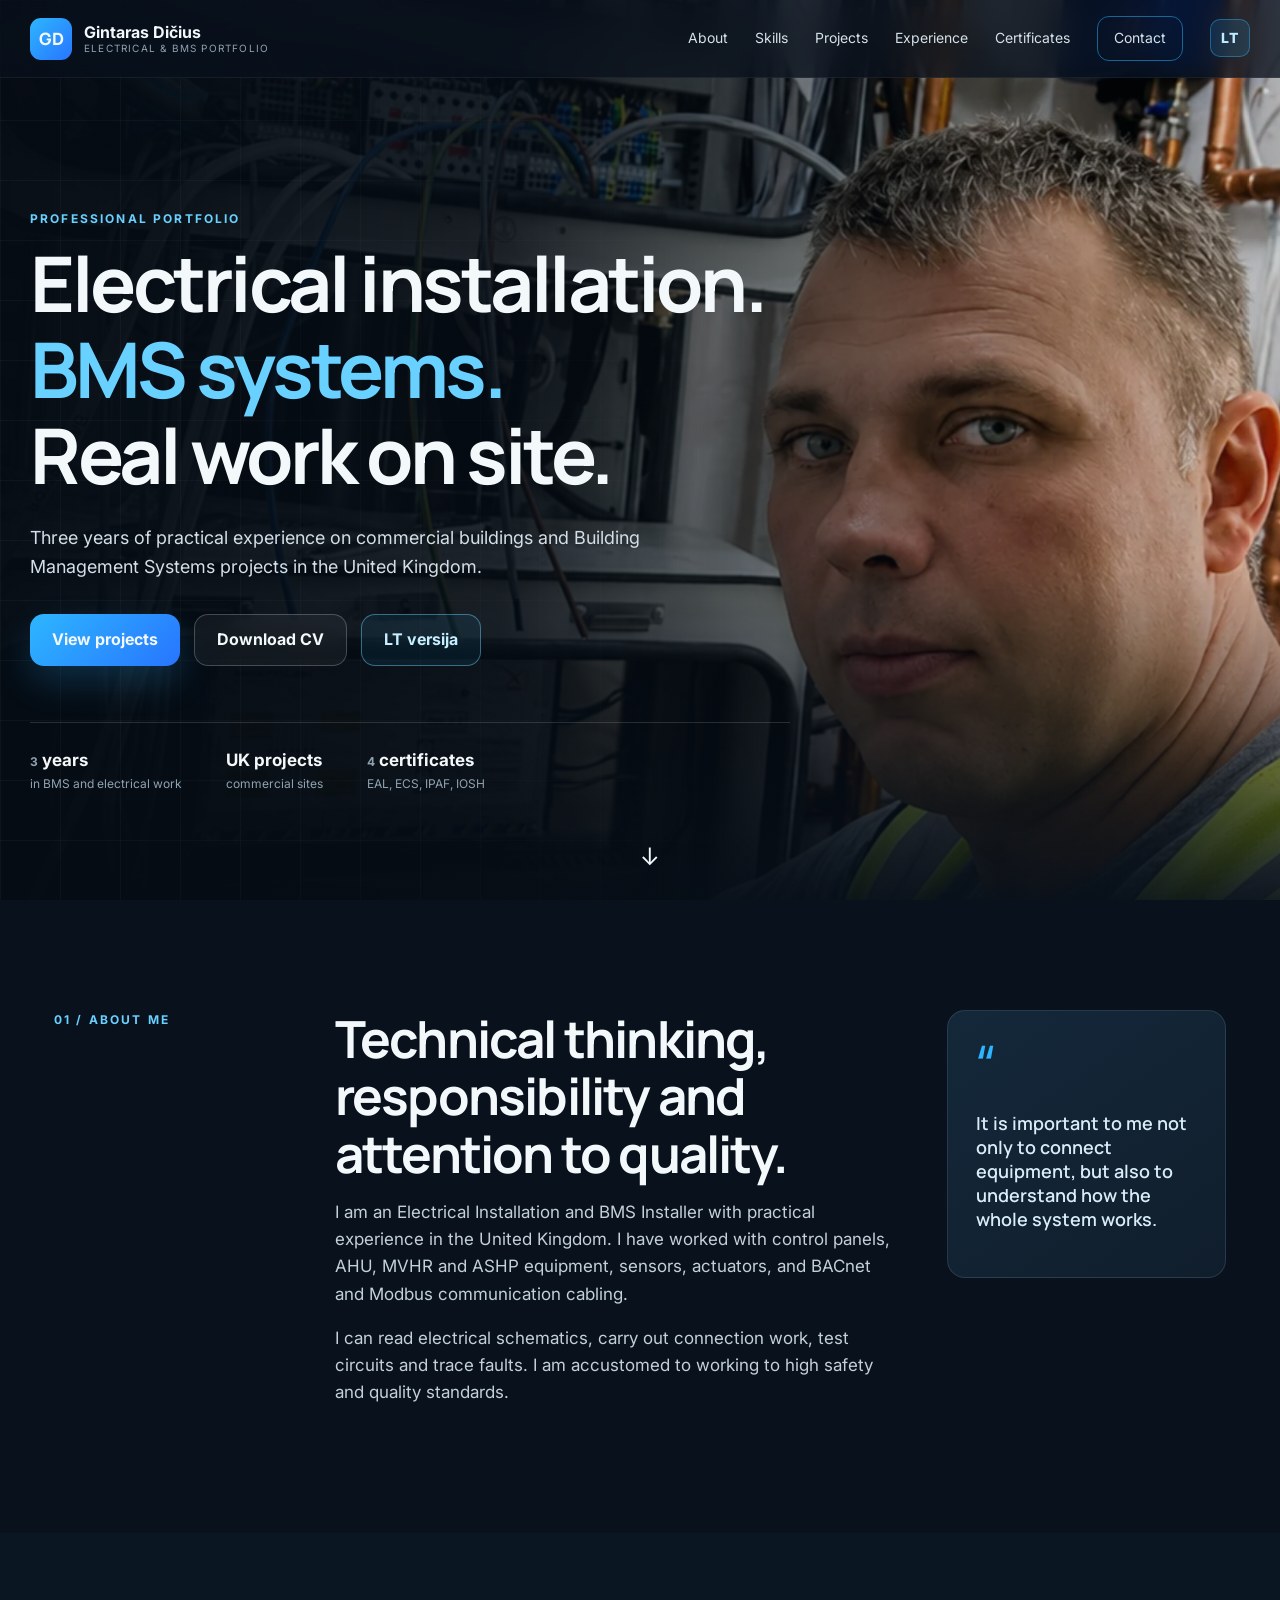
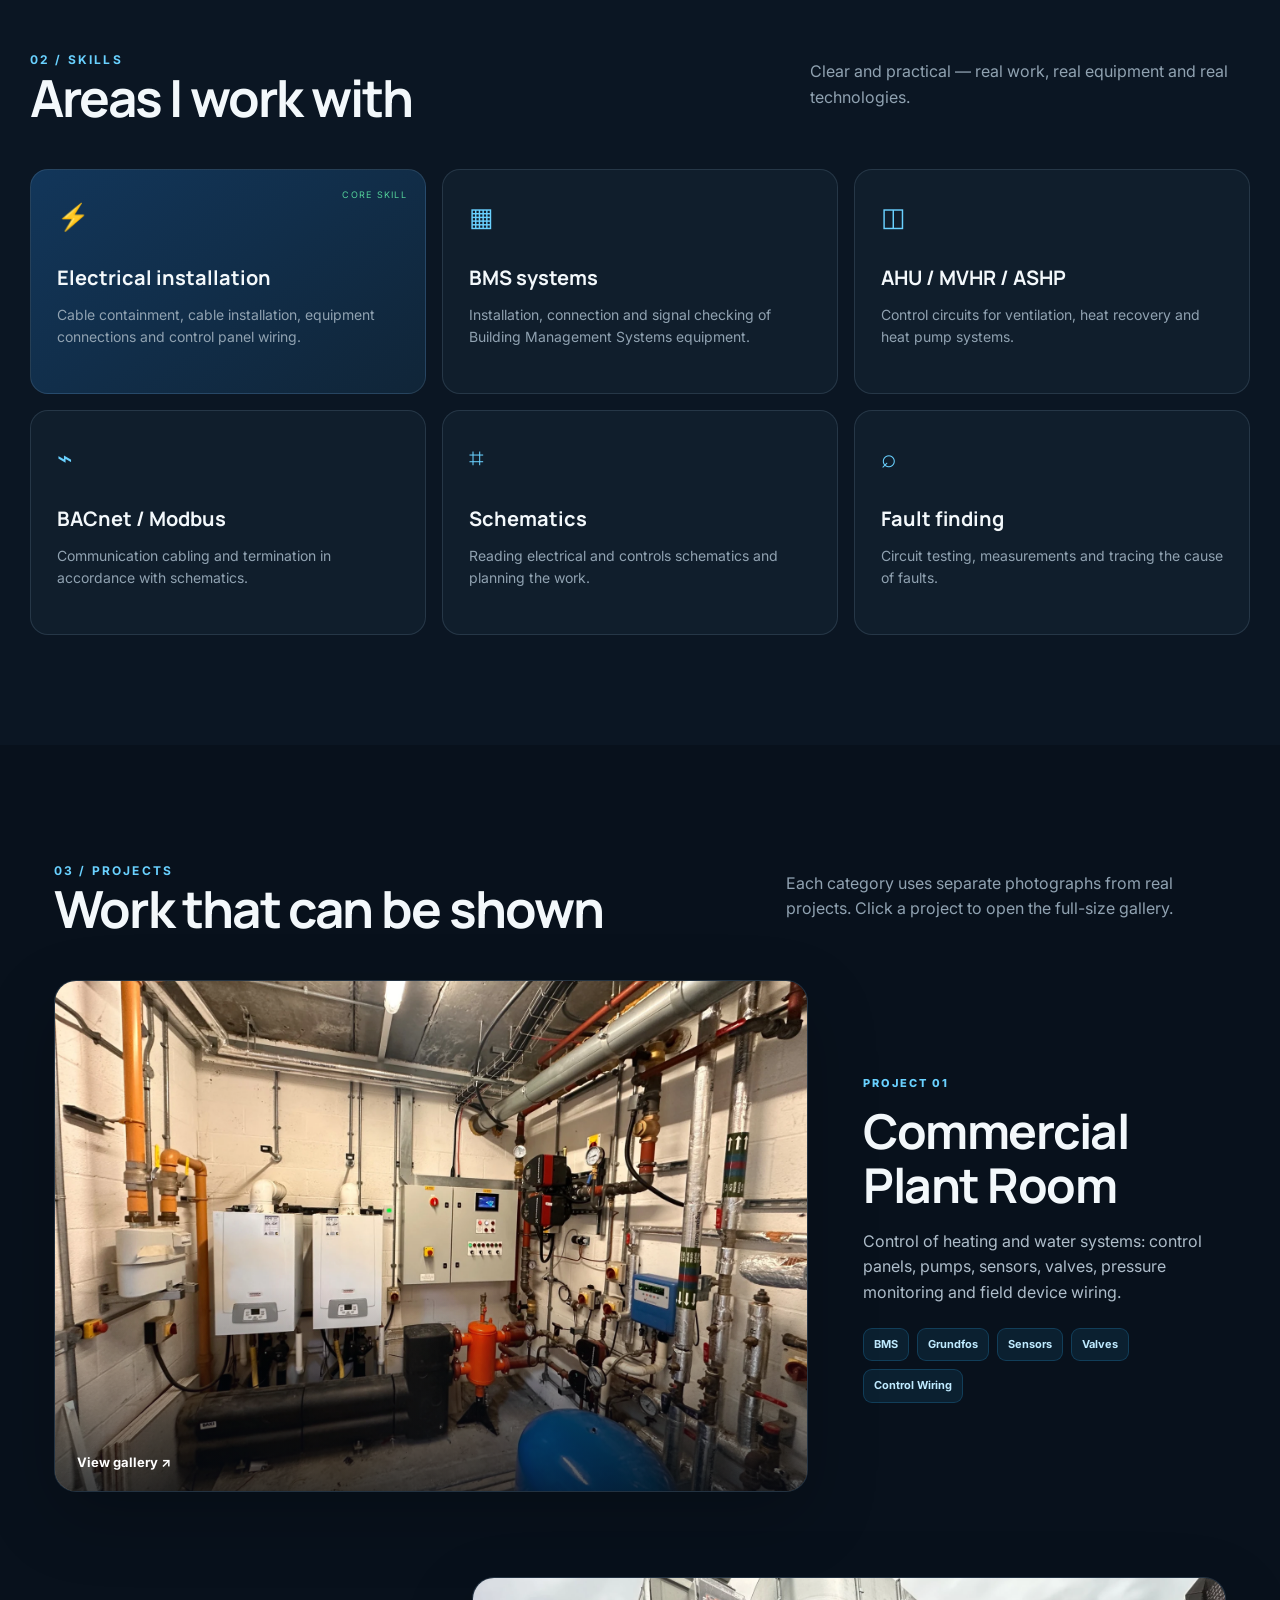
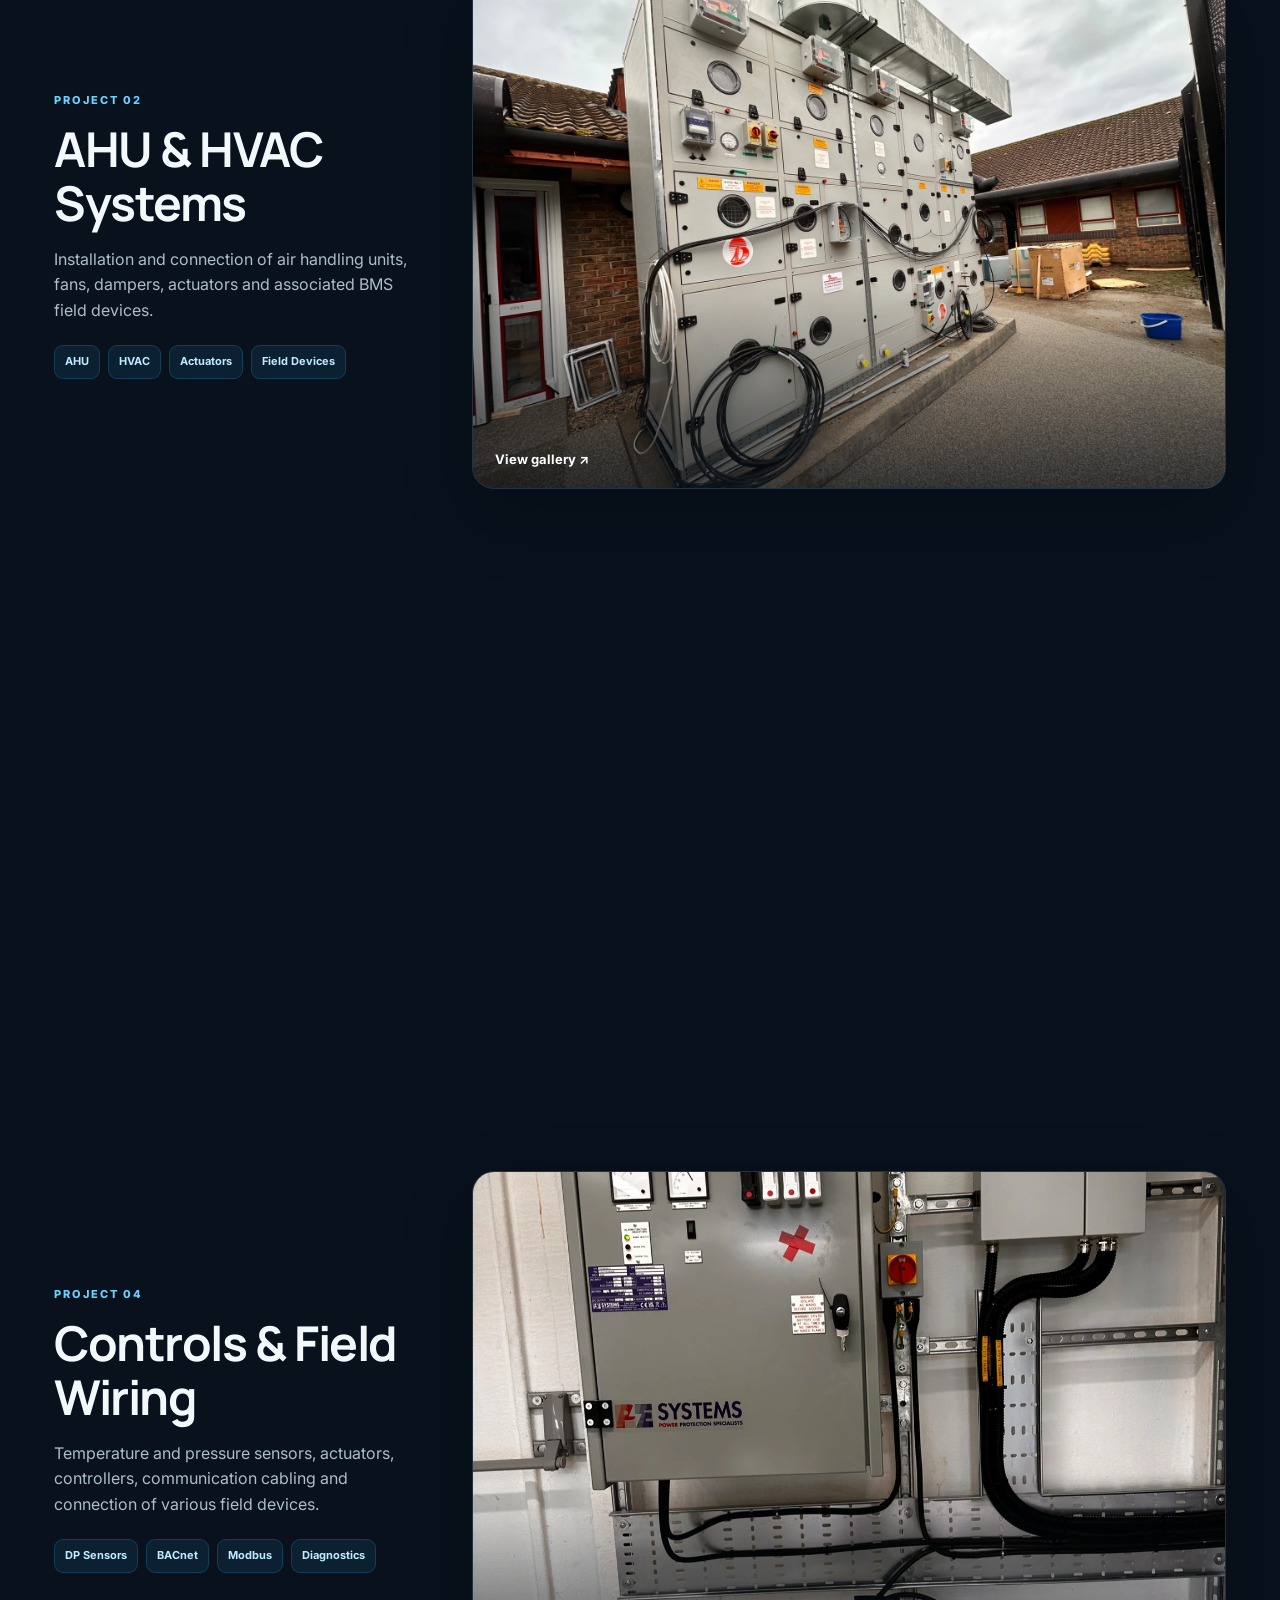
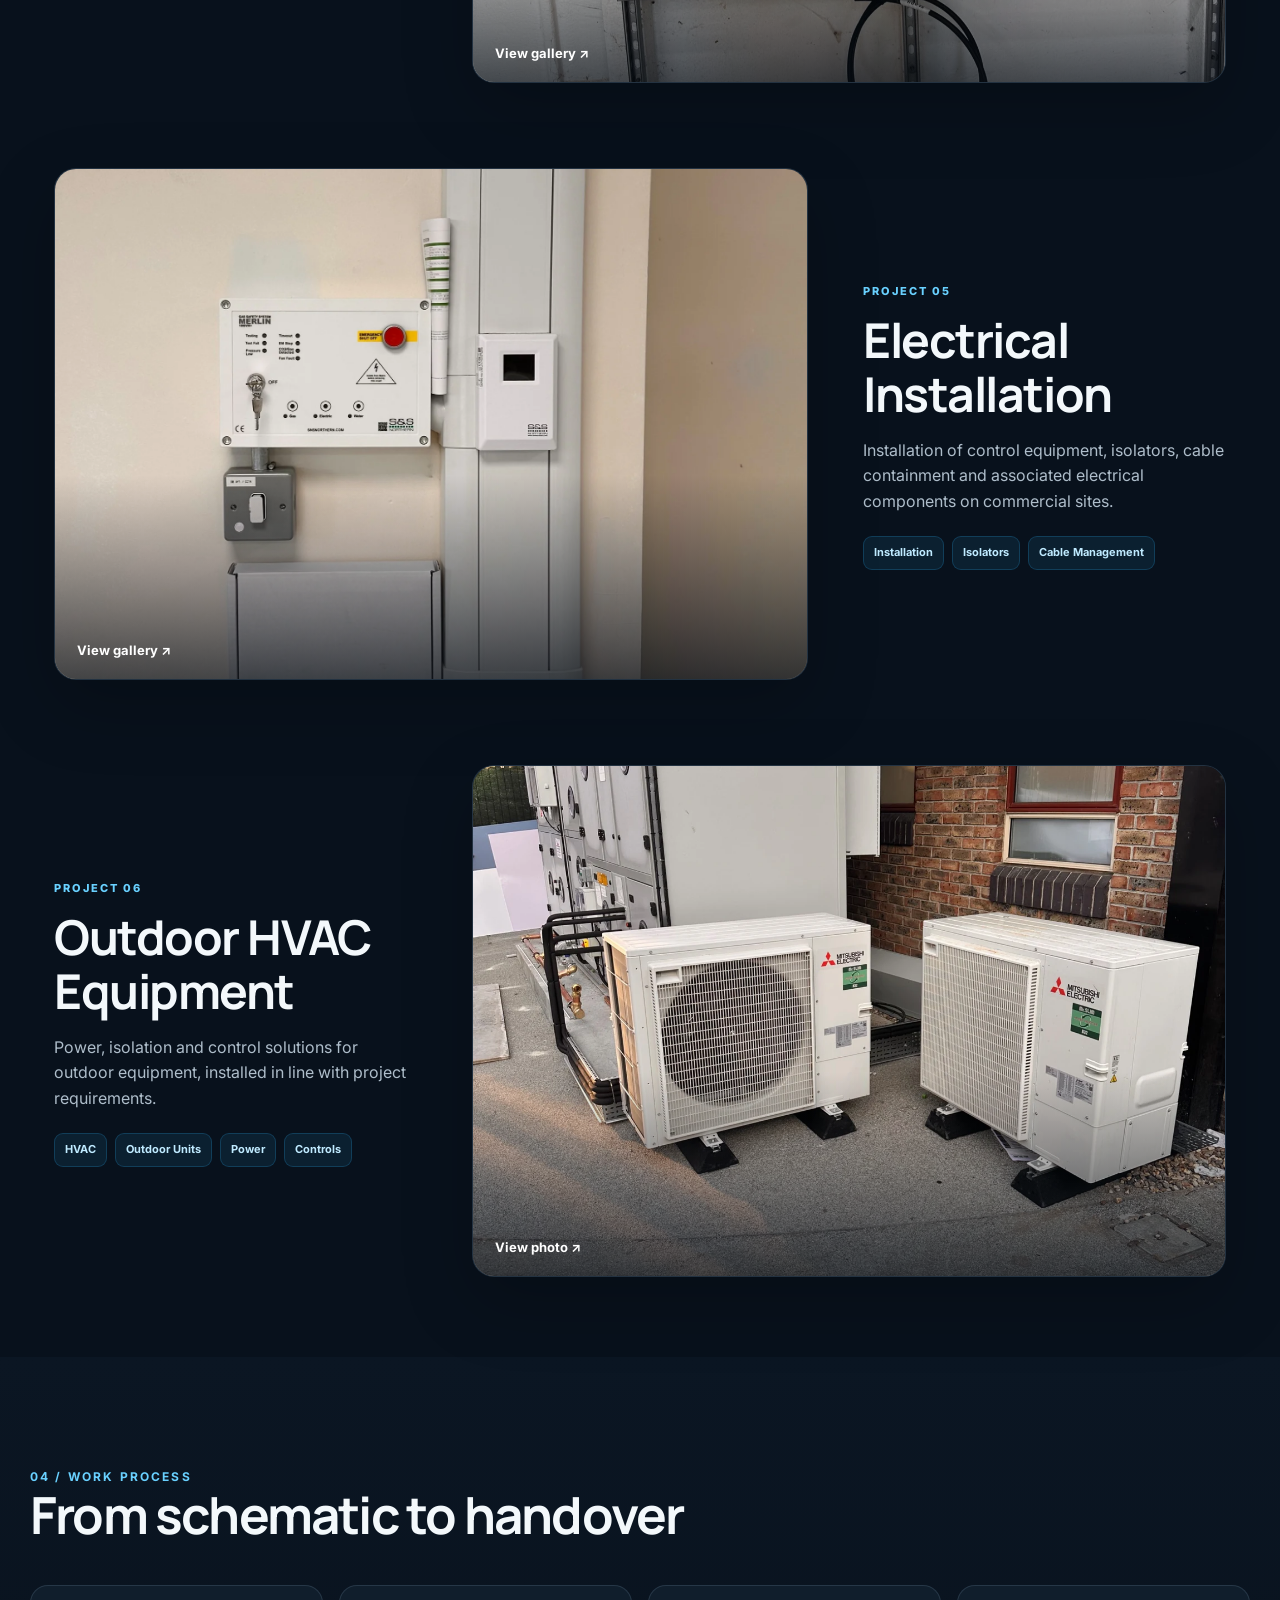
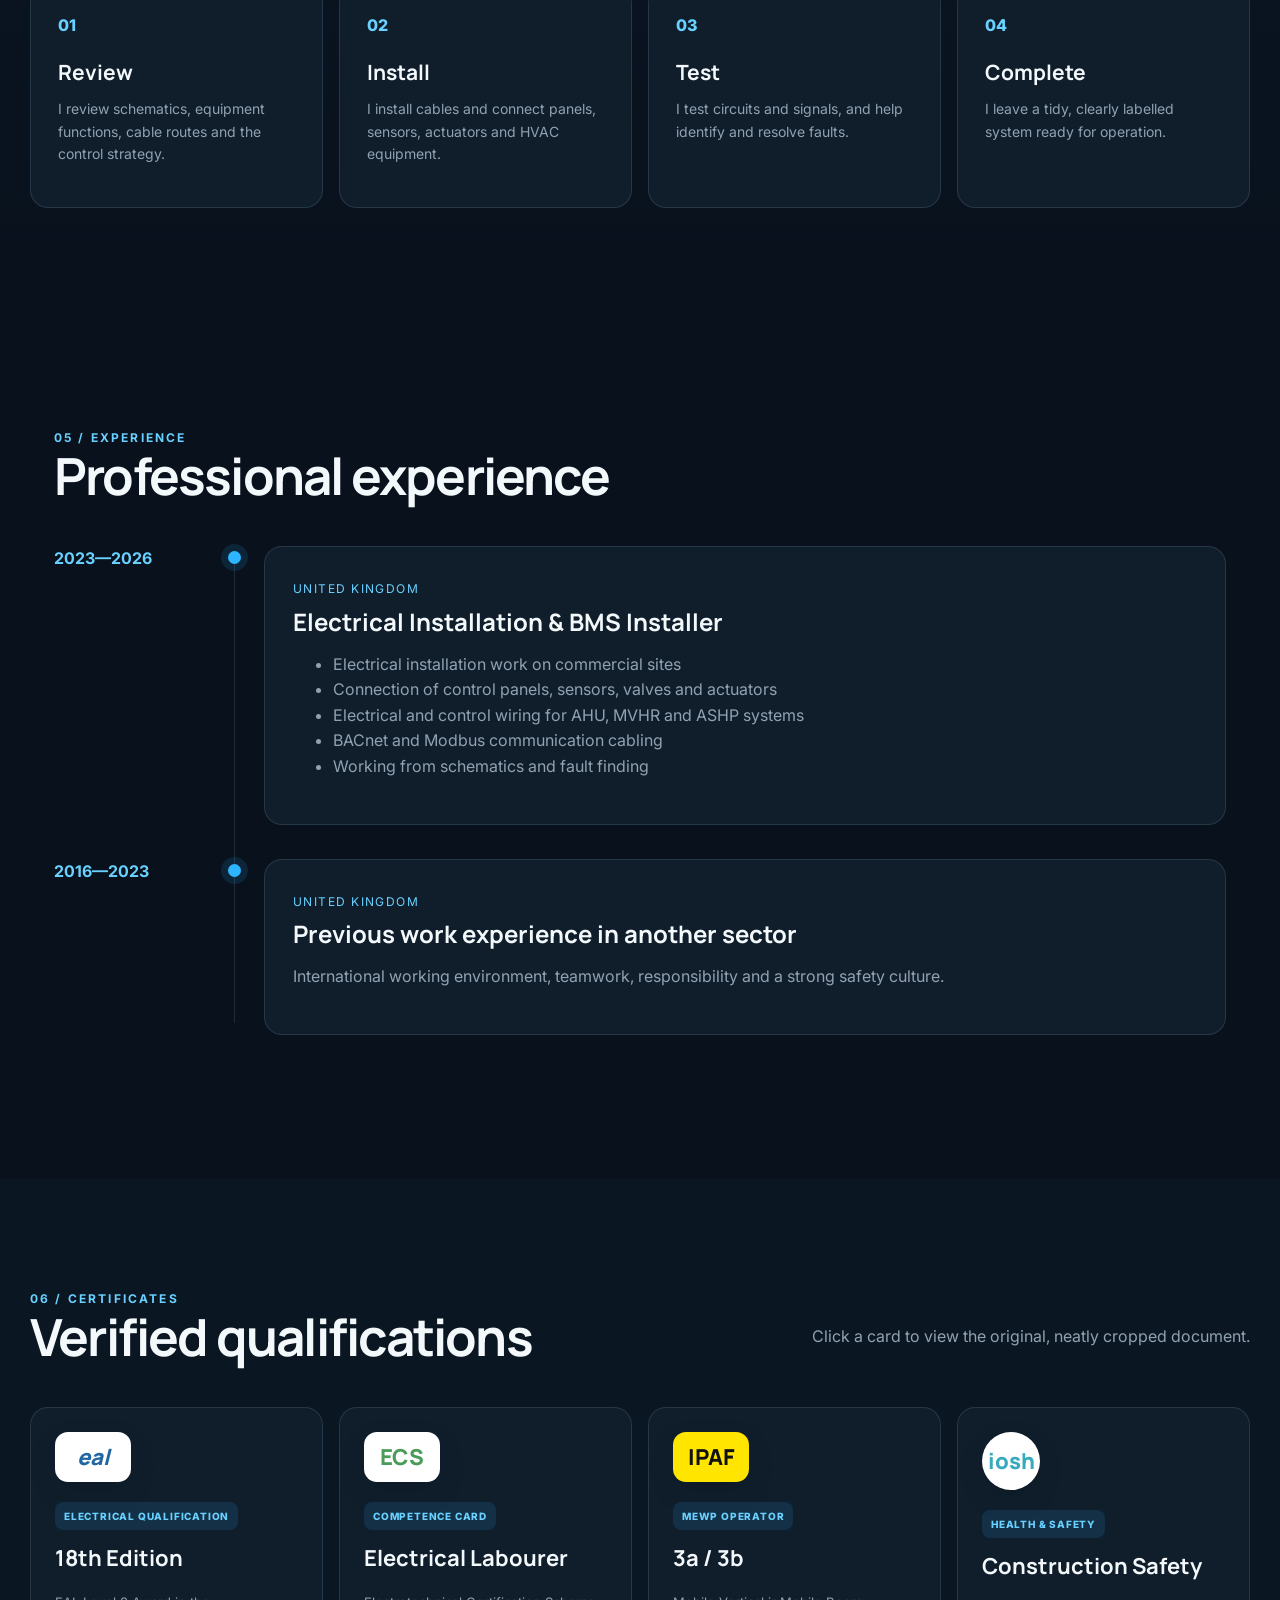
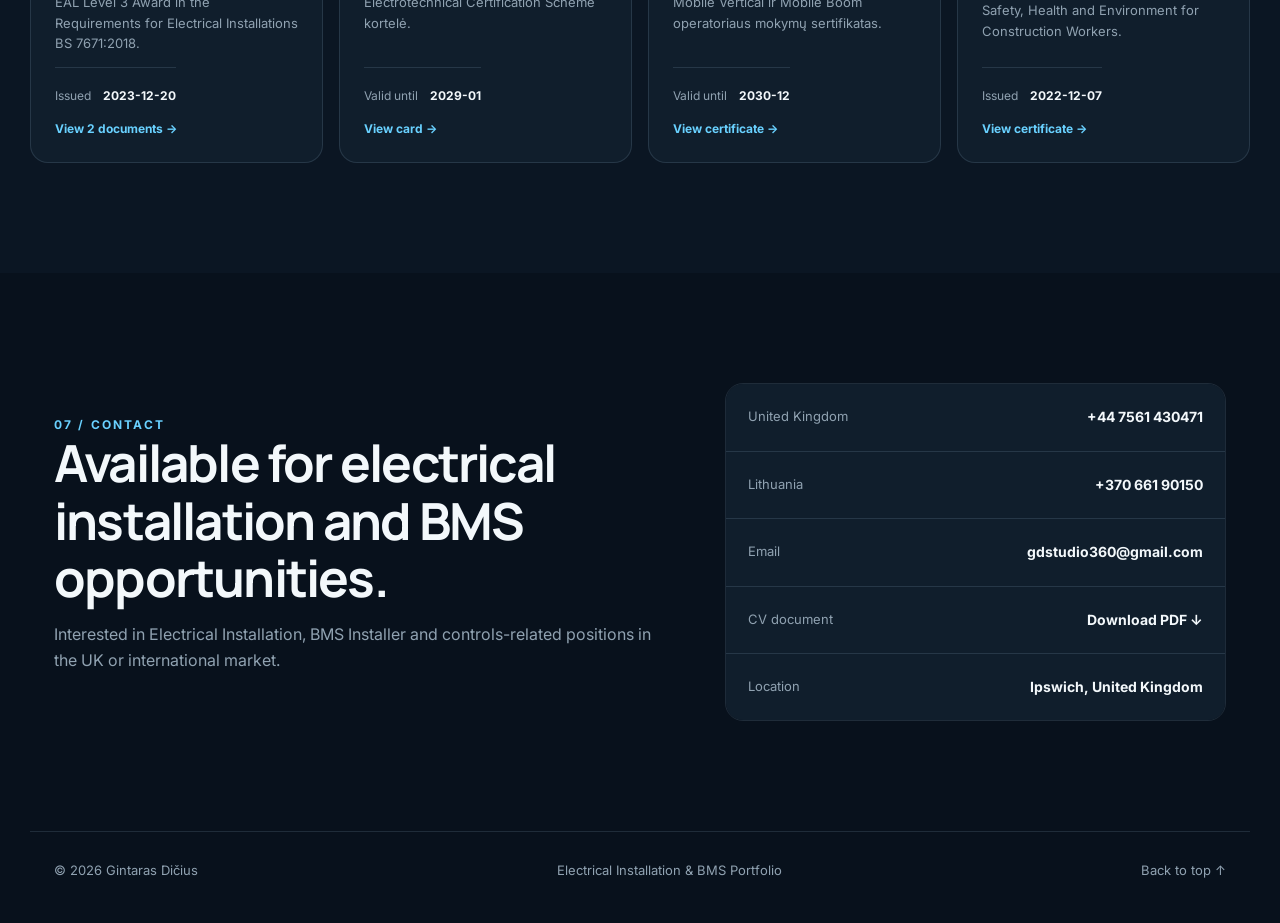
==== commit 6c35028a: "Add files via upload Update social preview" ====
--- a/index.html
+++ b/index.html
@@ -5,8 +5,21 @@
   <meta name="viewport" content="width=device-width,initial-scale=1">
   <meta name="description" content="Gintaro Dičiaus elektros instaliacijos ir BMS sistemų profesinis portfolio. Praktinė patirtis komerciniuose Jungtinės Karalystės objektuose.">
   <meta name="theme-color" content="#08111c">
-  <meta property="og:title" content="Gintaras Dičius | Electrical & BMS Portfolio">
-  <meta property="og:description" content="Elektros instaliacija, BMS sistemos, AHU, valdymo spintos ir lauko įranga.">
+  <link rel="canonical" href="https://gdstudio360-tech.github.io/gintaras-dicius/">
+  <meta property="og:type" content="website">
+  <meta property="og:site_name" content="Gintaras Dicius Portfolio">
+  <meta property="og:url" content="https://gdstudio360-tech.github.io/gintaras-dicius/">
+  <meta property="og:title" content="Gintaras Dicius | Electrical & BMS Installer">
+  <meta property="og:description" content="Gintaras Dičius — elektros instaliacijos ir BMS sistemų montuotojas. 3 metų praktinė patirtis JK komerciniuose projektuose.">
+  <meta property="og:image" content="https://gdstudio360-tech.github.io/gintaras-dicius/gintaras-og.jpg">
+  <meta property="og:image:type" content="image/jpeg">
+  <meta property="og:image:width" content="1200">
+  <meta property="og:image:height" content="630">
+  <meta property="og:image:alt" content="Gintaras Dicius — Electrical & BMS Installer — Portfolio / CV">
+  <meta name="twitter:card" content="summary_large_image">
+  <meta name="twitter:title" content="Gintaras Dicius | Electrical & BMS Installer">
+  <meta name="twitter:description" content="Gintaras Dičius — elektros instaliacijos ir BMS sistemų montuotojas. 3 metų praktinė patirtis JK komerciniuose projektuose.">
+  <meta name="twitter:image" content="https://gdstudio360-tech.github.io/gintaras-dicius/gintaras-og.jpg">
   <title>Gintaras Dičius | Electrical & BMS Portfolio</title>
   <link rel="preconnect" href="https://fonts.googleapis.com">
   <link rel="preconnect" href="https://fonts.gstatic.com" crossorigin>
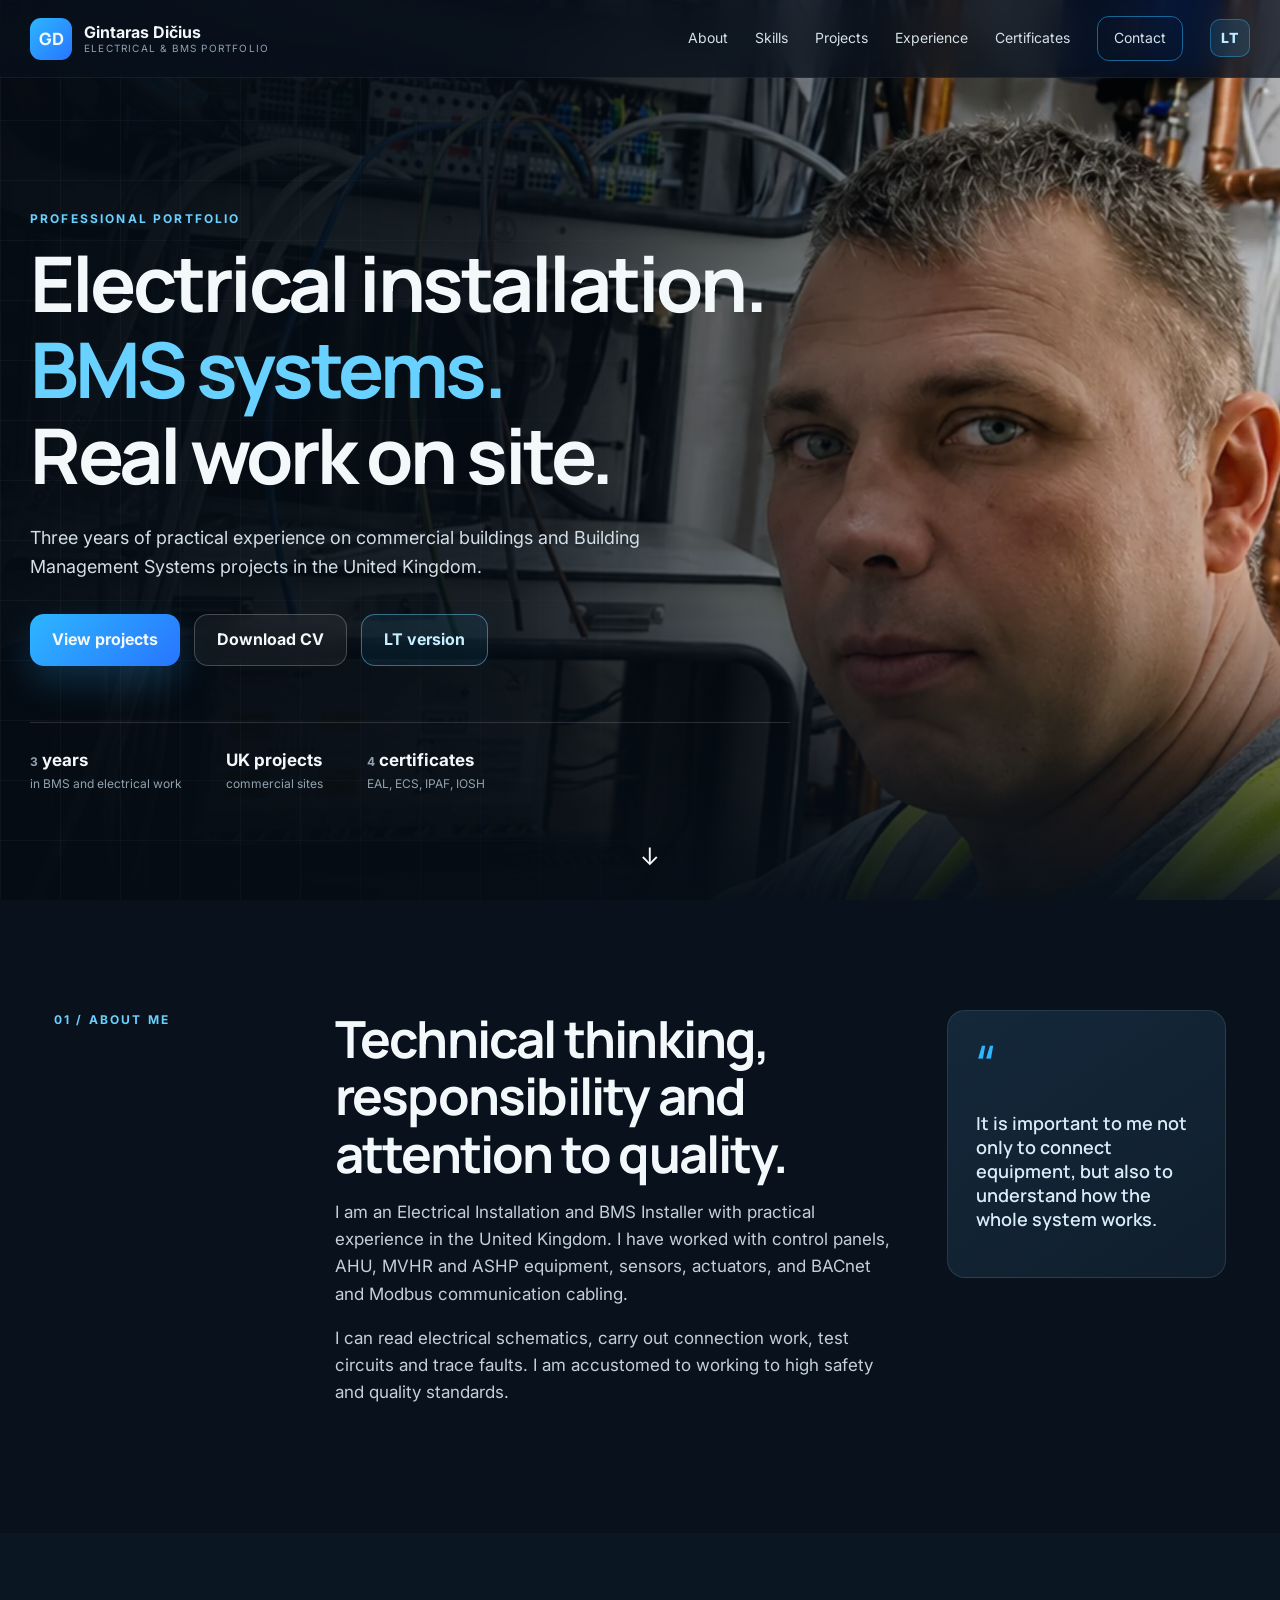
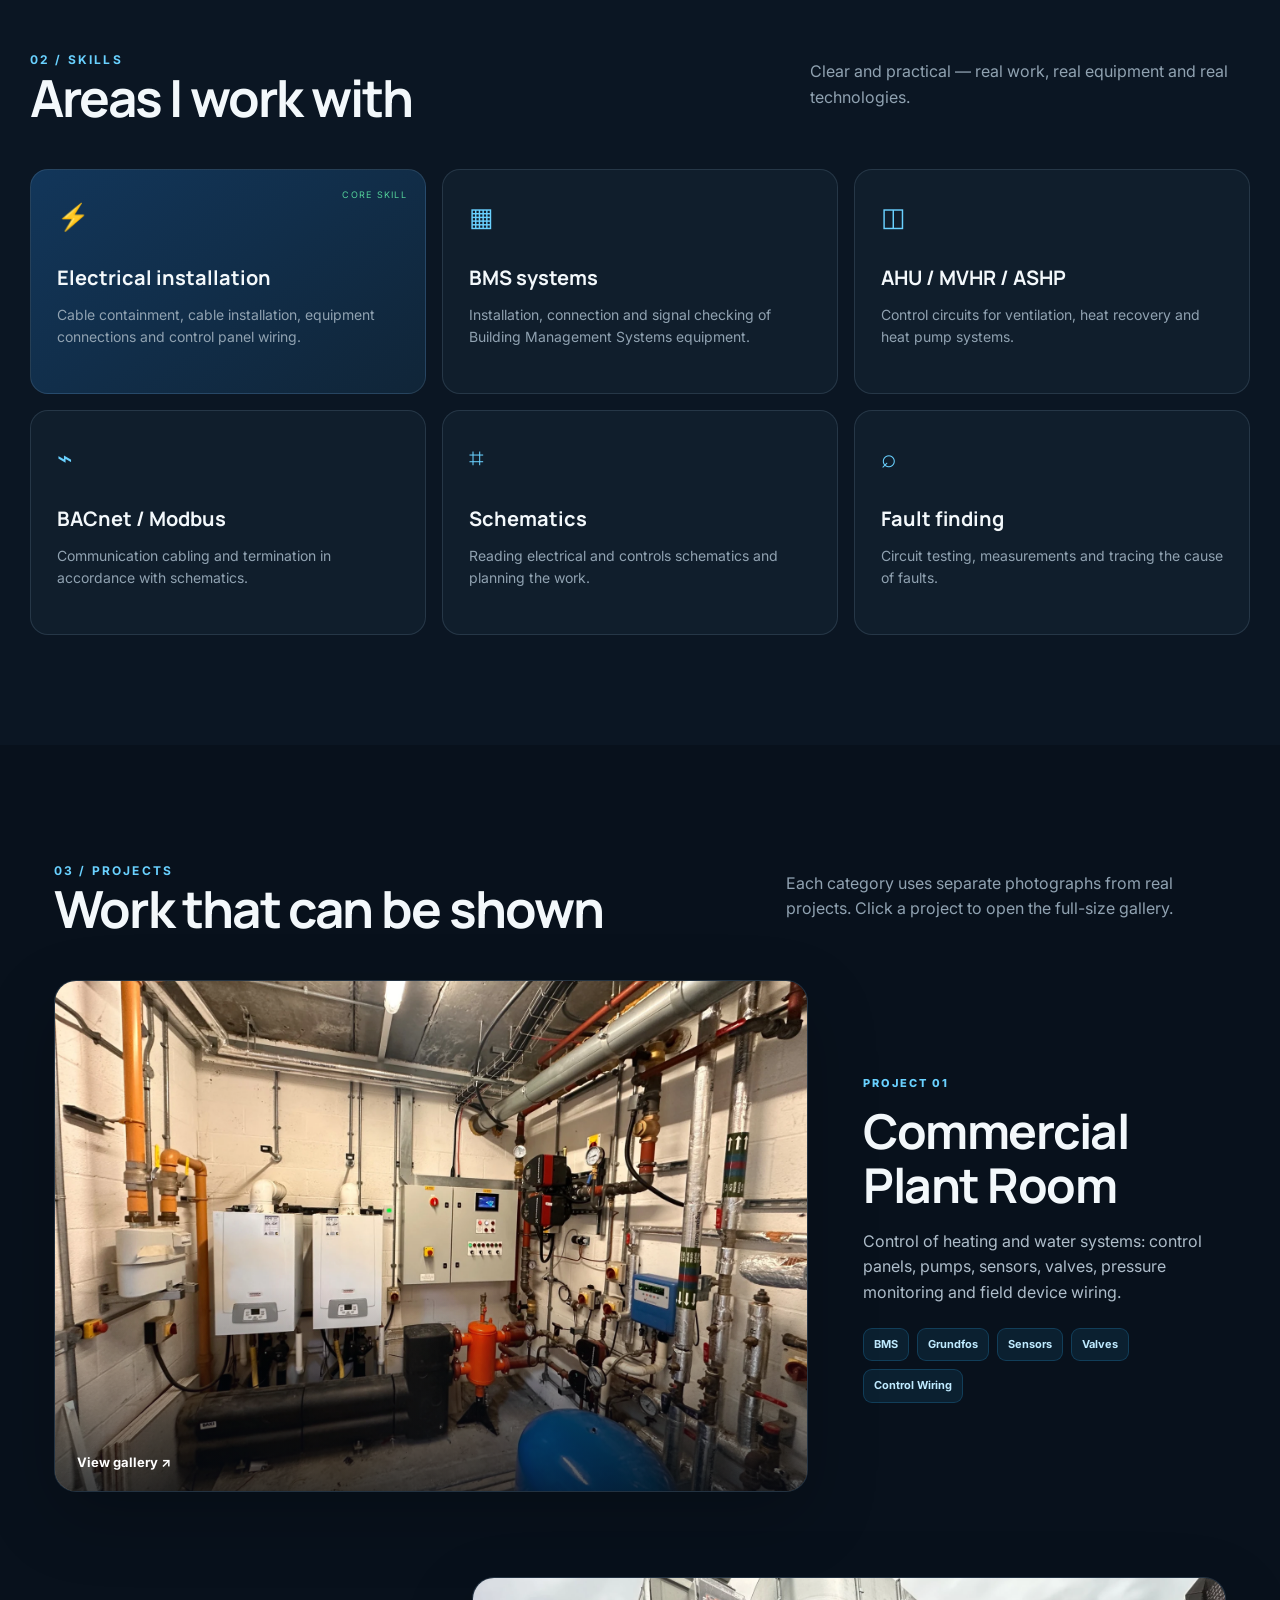
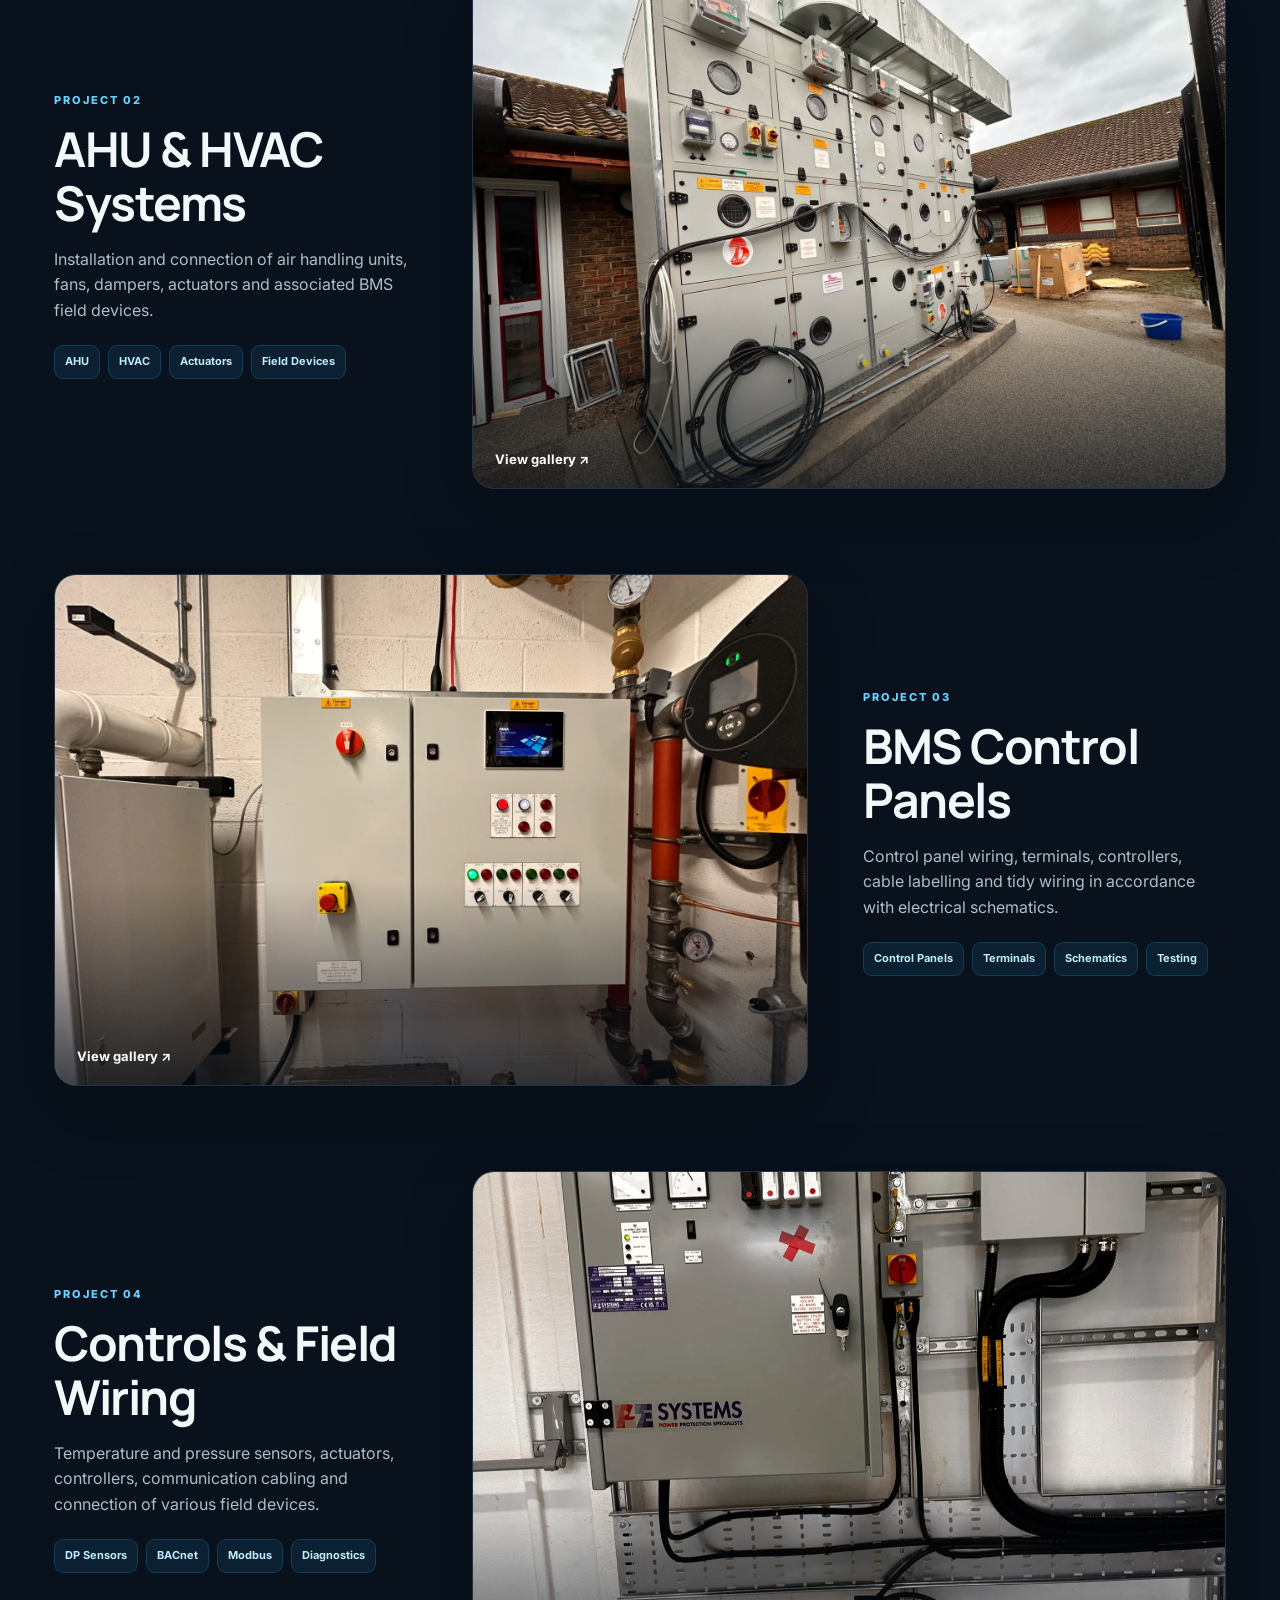
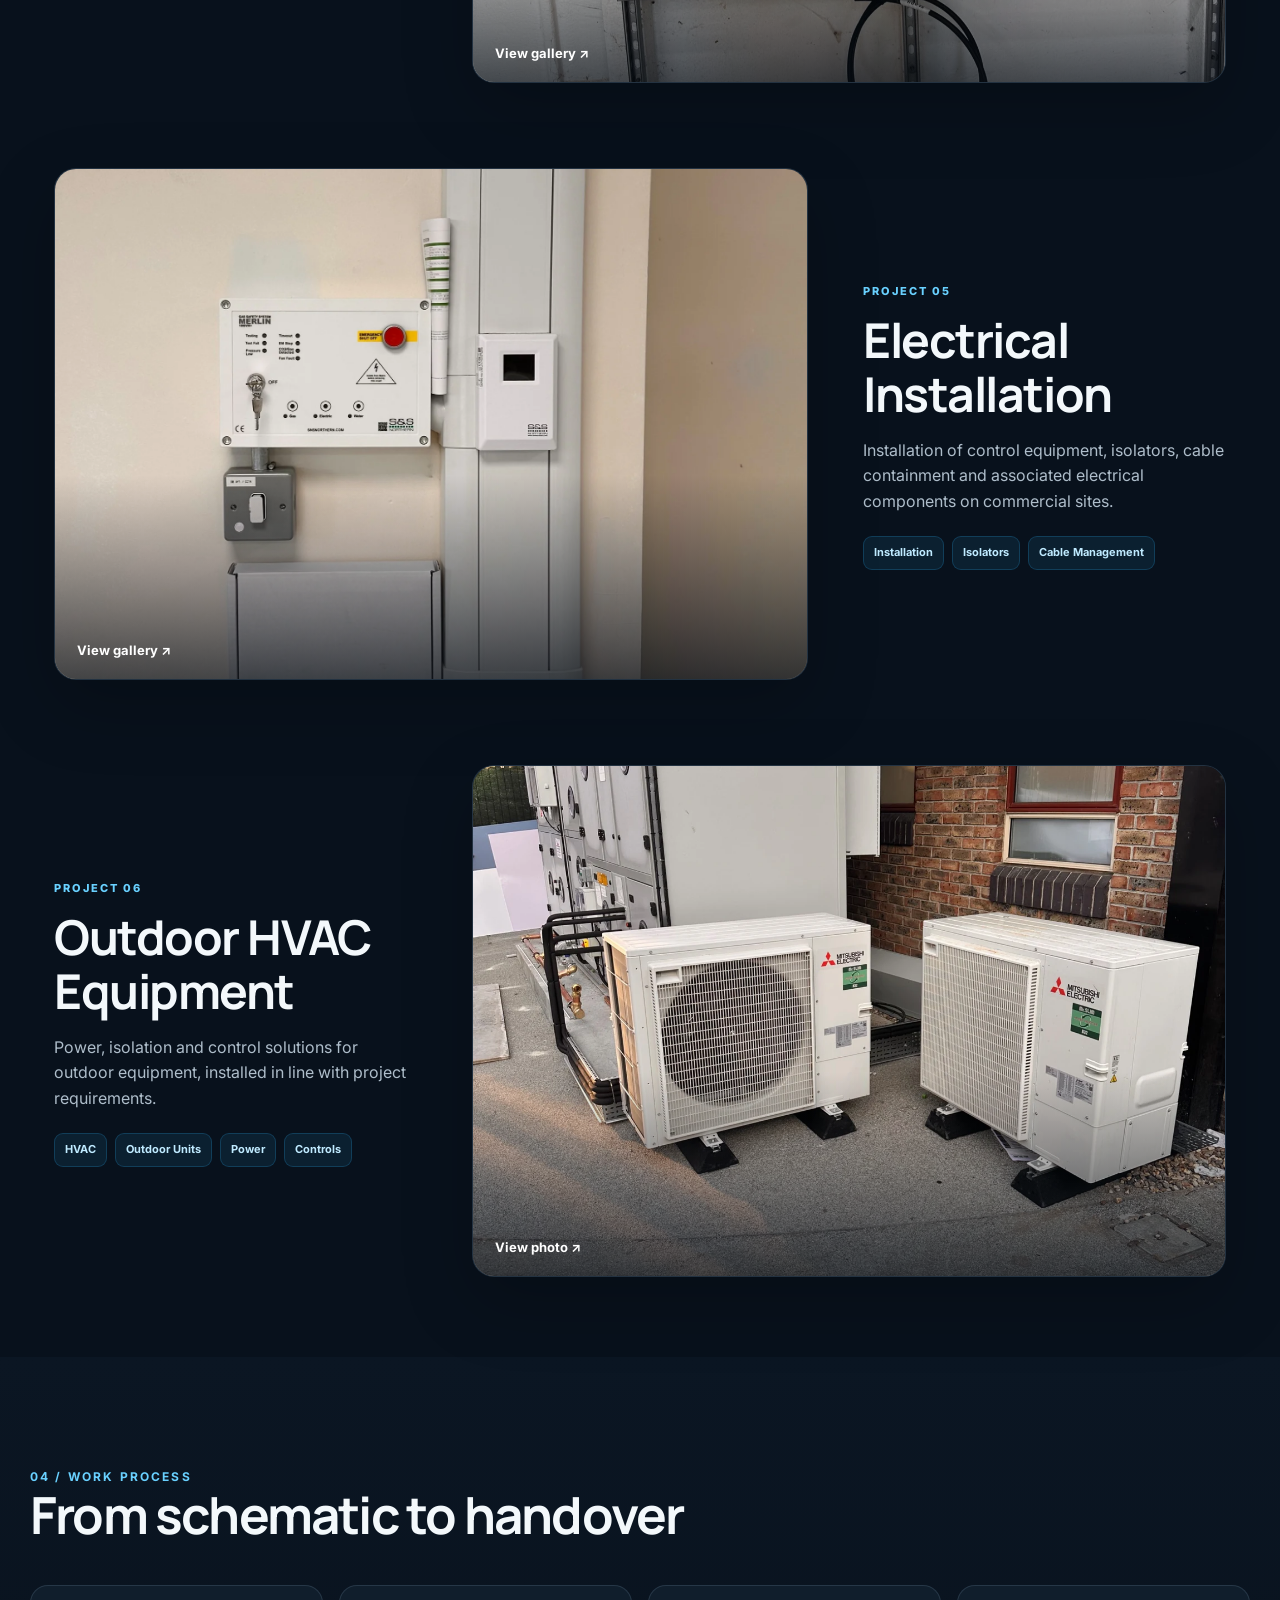
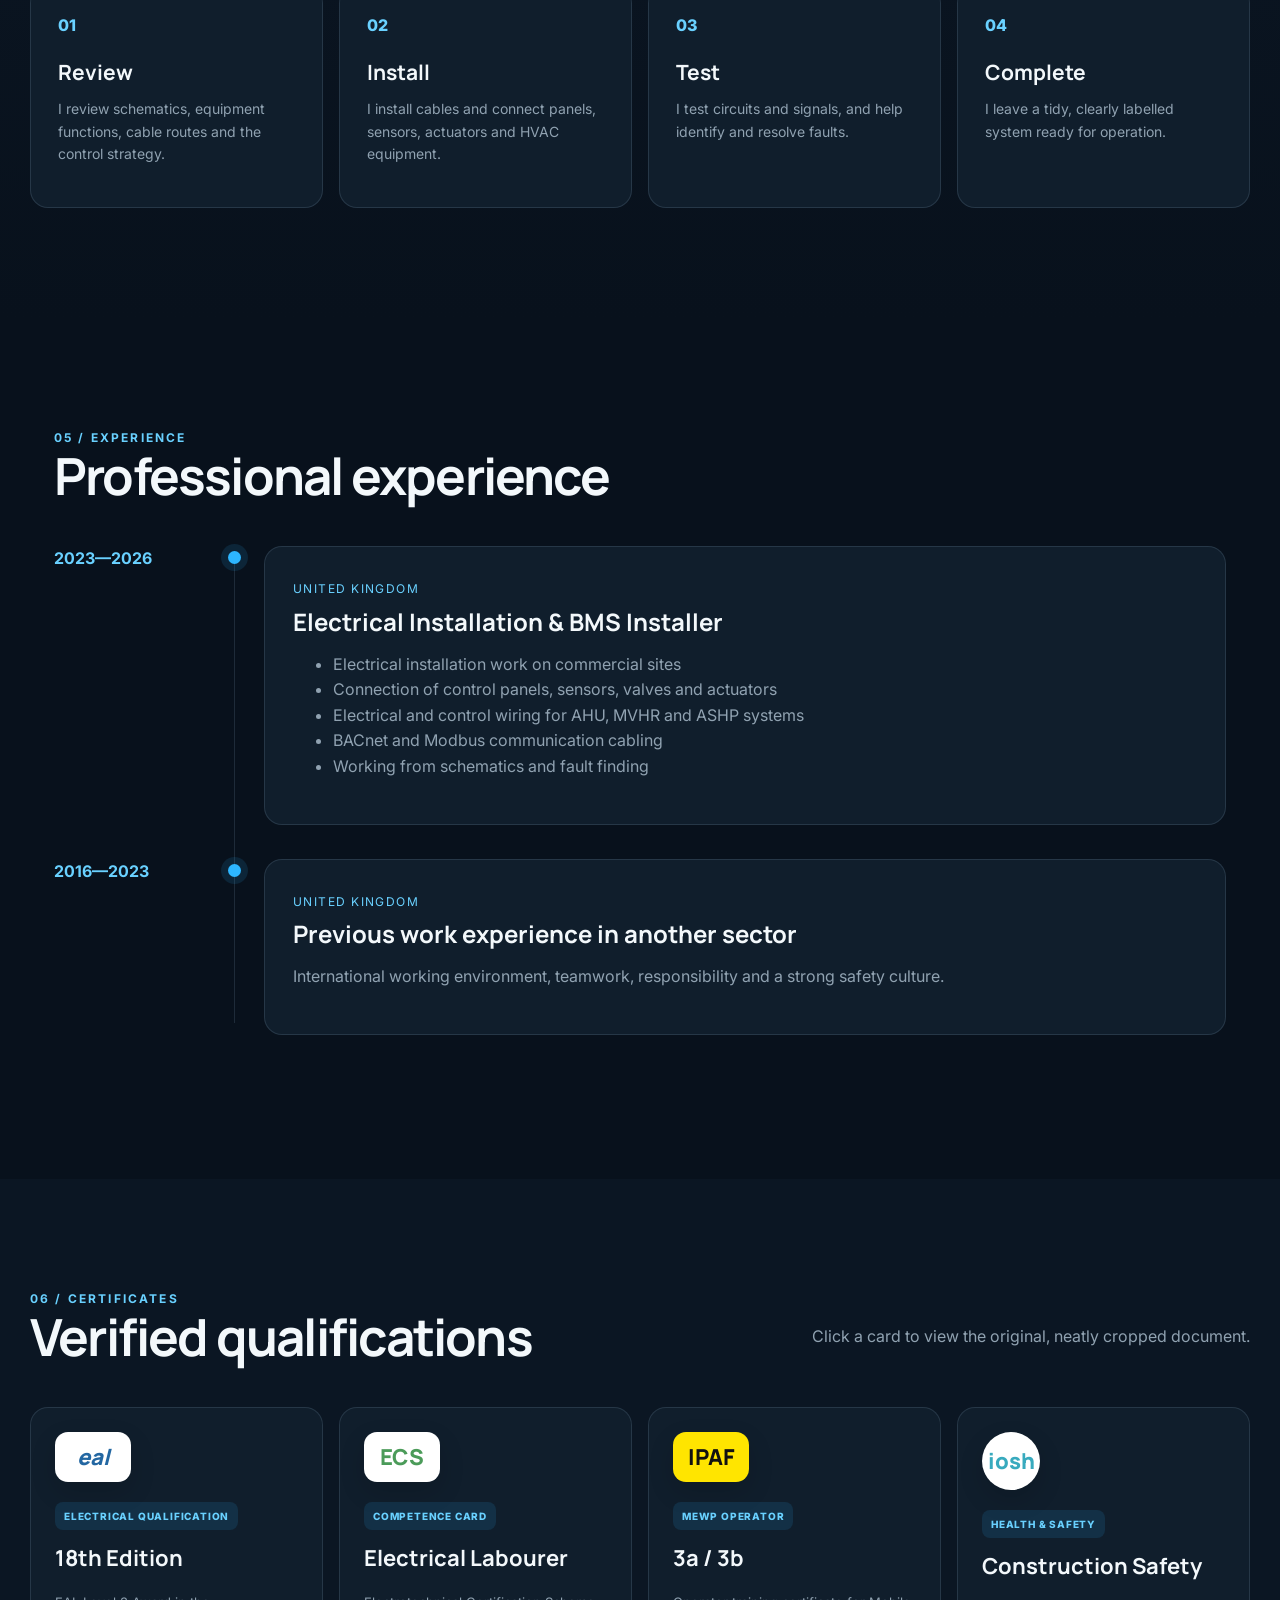
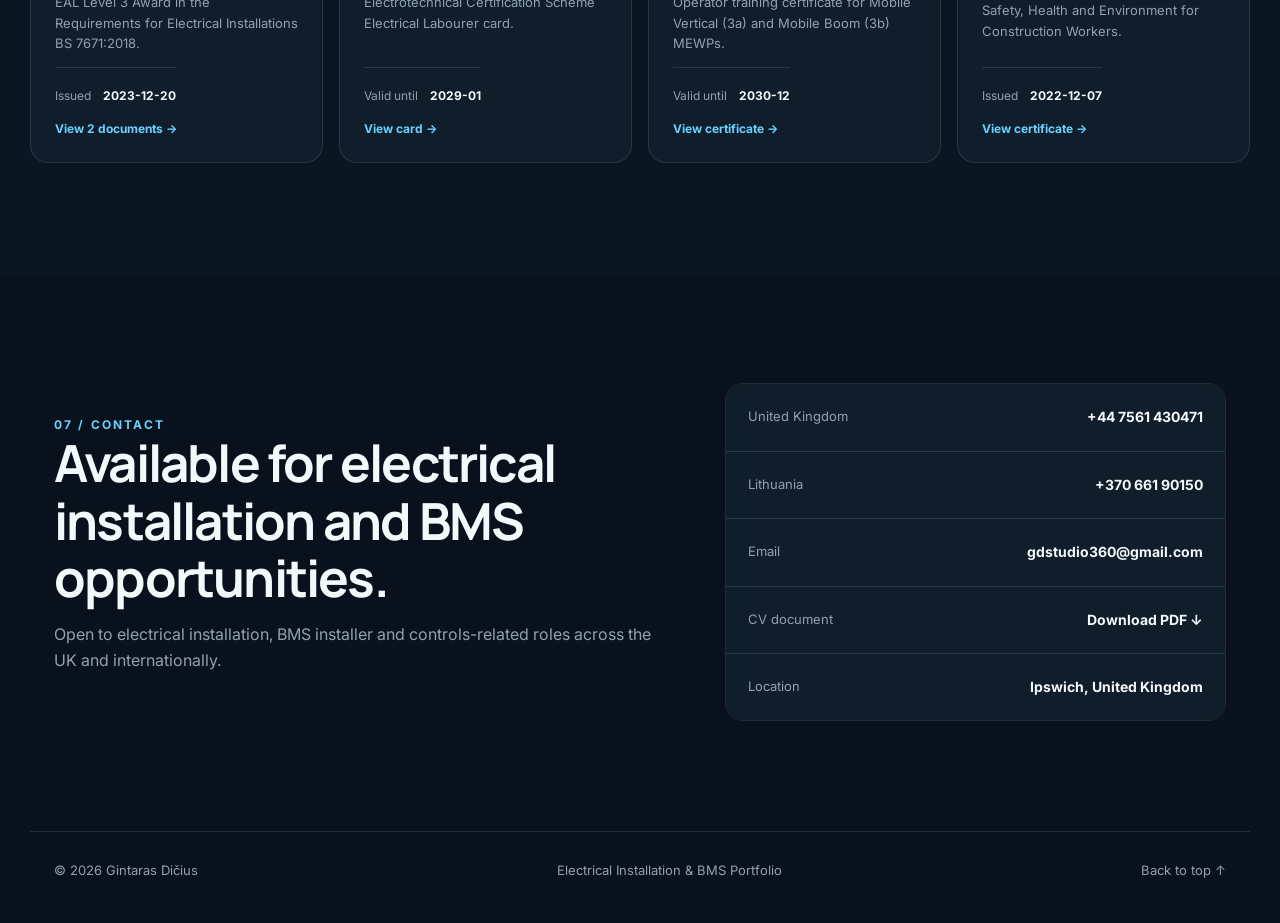
==== commit eefa403a: "Add files via upload" ====
--- a/index.html
+++ b/index.html
@@ -55,7 +55,7 @@
         <p class="hero-lead">3 metų praktinė patirtis Jungtinėje Karalystėje, komerciniuose pastatuose ir pastatų valdymo sistemų projektuose.</p>
         <div class="hero-actions">
           <a href="#projektai" class="btn btn-primary">Peržiūrėti projektus</a>
-          <a href="assets/Gintaras_Dicius_CV_LT.pdf" class="btn btn-ghost" download>Atsisiųsti CV</a><a href="en.html" class="btn btn-lang">EN version</a>
+          <a href="assets/Gintaras_Dicius_CV_LT.pdf" class="btn btn-ghost" download>Atsisiųsti CV</a><a href="en.html" class="btn btn-lang">EN versija</a>
         </div>
         <div class="hero-facts">
           <div><strong><span class="count" data-count="3">0</span> metai</strong><span>BMS ir elektros srityje</span></div>
@@ -82,7 +82,7 @@
         <p>Aiškiai ir be išgalvotų procentų — tik realūs darbai, įranga ir technologijos.</p>
       </div>
       <div class="card-grid">
-        <article class="skill-card featured reveal"><div class="icon">⚡</div><h3>Elektros instaliacija</h3><p>Kabelių trasos, kabelių tiesimas, įrangos ir valdymo spintų prijungimas.</p><span>CORE SKILL</span></article>
+        <article class="skill-card featured reveal"><div class="icon">⚡</div><h3>Elektros instaliacija</h3><p>Kabelių trasos, kabelių tiesimas, įrangos ir valdymo spintų prijungimas.</p><span>PAGRINDINĖ KOMPETENCIJA</span></article>
         <article class="skill-card reveal"><div class="icon">▦</div><h3>BMS sistemos</h3><p>Pastatų valdymo sistemų įrangos montavimas, prijungimas ir signalų tikrinimas.</p></article>
         <article class="skill-card reveal"><div class="icon">◫</div><h3>AHU / MVHR / ASHP</h3><p>Vėdinimo, rekuperacijos ir šilumos siurblių valdymo grandinės.</p></article>
         <article class="skill-card reveal"><div class="icon">⌁</div><h3>BACnet / Modbus</h3><p>Komunikacijos kabelių tiesimas ir prijungimas pagal schemas.</p></article>
@@ -155,14 +155,14 @@
       </div>
       <div class="cert-grid">
         <button class="cert-card reveal" data-gallery='["assets/eal_qualification.webp","assets/eal_unit.webp"]' data-title="EAL Level 3 · BS 7671:2018"><div class="cert-brand eal-brand">eal</div><span class="cert-tag">ELEKTROS KVALIFIKACIJA</span><h3>18th Edition</h3><p>EAL Level 3 Award in the Requirements for Electrical Installations BS 7671:2018.</p><div class="cert-meta"><span>Išduota</span><strong>2023-12-20</strong></div><span class="view-link">Peržiūrėti 2 dokumentus →</span></button>
-        <button class="cert-card reveal" data-gallery='["assets/ecs.webp"]' data-title="ECS Electrical Labourer Card"><div class="cert-brand ecs-brand">ECS</div><span class="cert-tag">KOMPETENCIJŲ KORTELĖ</span><h3>Electrical Labourer</h3><p>Electrotechnical Certification Scheme kortelė.</p><div class="cert-meta"><span>Galioja iki</span><strong>2029-01</strong></div><span class="view-link">Peržiūrėti kortelę →</span></button>
-        <button class="cert-card reveal" data-gallery='["assets/ipaf.webp"]' data-title="IPAF Operator Training Certificate"><div class="cert-brand ipaf-brand">IPAF</div><span class="cert-tag">KELTUVŲ OPERATORIUS</span><h3>3a / 3b</h3><p>Mobile Vertical ir Mobile Boom operatoriaus mokymų sertifikatas.</p><div class="cert-meta"><span>Galioja iki</span><strong>2030-12</strong></div><span class="view-link">Peržiūrėti sertifikatą →</span></button>
+        <button class="cert-card reveal" data-gallery='["assets/ecs.webp"]' data-title="ECS Electrical Labourer Card"><div class="cert-brand ecs-brand">ECS</div><span class="cert-tag">KOMPETENCIJŲ KORTELĖ</span><h3>Electrical Labourer</h3><p>ECS Electrical Labourer kompetencijų kortelė.</p><div class="cert-meta"><span>Galioja iki</span><strong>2029-01</strong></div><span class="view-link">Peržiūrėti kortelę →</span></button>
+        <button class="cert-card reveal" data-gallery='["assets/ipaf.webp"]' data-title="IPAF Operator Training Certificate"><div class="cert-brand ipaf-brand">IPAF</div><span class="cert-tag">KELTUVŲ OPERATORIUS</span><h3>3a / 3b</h3><p>IPAF 3a / 3b kategorijų mobiliųjų keltuvų operatoriaus mokymų sertifikatas.</p><div class="cert-meta"><span>Galioja iki</span><strong>2030-12</strong></div><span class="view-link">Peržiūrėti sertifikatą →</span></button>
         <button class="cert-card reveal" data-gallery='["assets/iosh.webp"]' data-title="IOSH Safety, Health and Environment"><div class="cert-brand iosh-brand">iosh</div><span class="cert-tag">DARBŲ SAUGA</span><h3>Construction Safety</h3><p>Safety, Health and Environment for Construction Workers.</p><div class="cert-meta"><span>Išduota</span><strong>2022-12-07</strong></div><span class="view-link">Peržiūrėti sertifikatą →</span></button>
       </div>
     </section>
 
     <section class="section cta" id="kontaktai">
-      <div class="reveal"><div class="section-label">07 / Kontaktai</div><h2>Ieškau galimybės pritaikyti JK įgytą patirtį Lietuvoje.</h2><p>Domina elektros instaliacijos, BMS montuotojo ar techninio specialisto pozicijos.</p></div>
+      <div class="reveal"><div class="section-label">07 / Kontaktai</div><h2>Domina darbo galimybės elektros instaliacijos ir BMS srityje Jungtinėje Karalystėje.</h2><p>Domina elektros instaliacijos, BMS montuotojo ir techninės priežiūros pozicijos.</p></div>
       <div class="contact-panel reveal">
         <a href="tel:+37066190150"><span>Telefonas</span><strong>+370 661 90150</strong></a><a href="tel:+447561430471"><span>UK numeris</span><strong>+44 7561 430471</strong></a>
         <a href="mailto:gdstudio360@gmail.com"><span>El. paštas</span><strong>gdstudio360@gmail.com</strong></a>
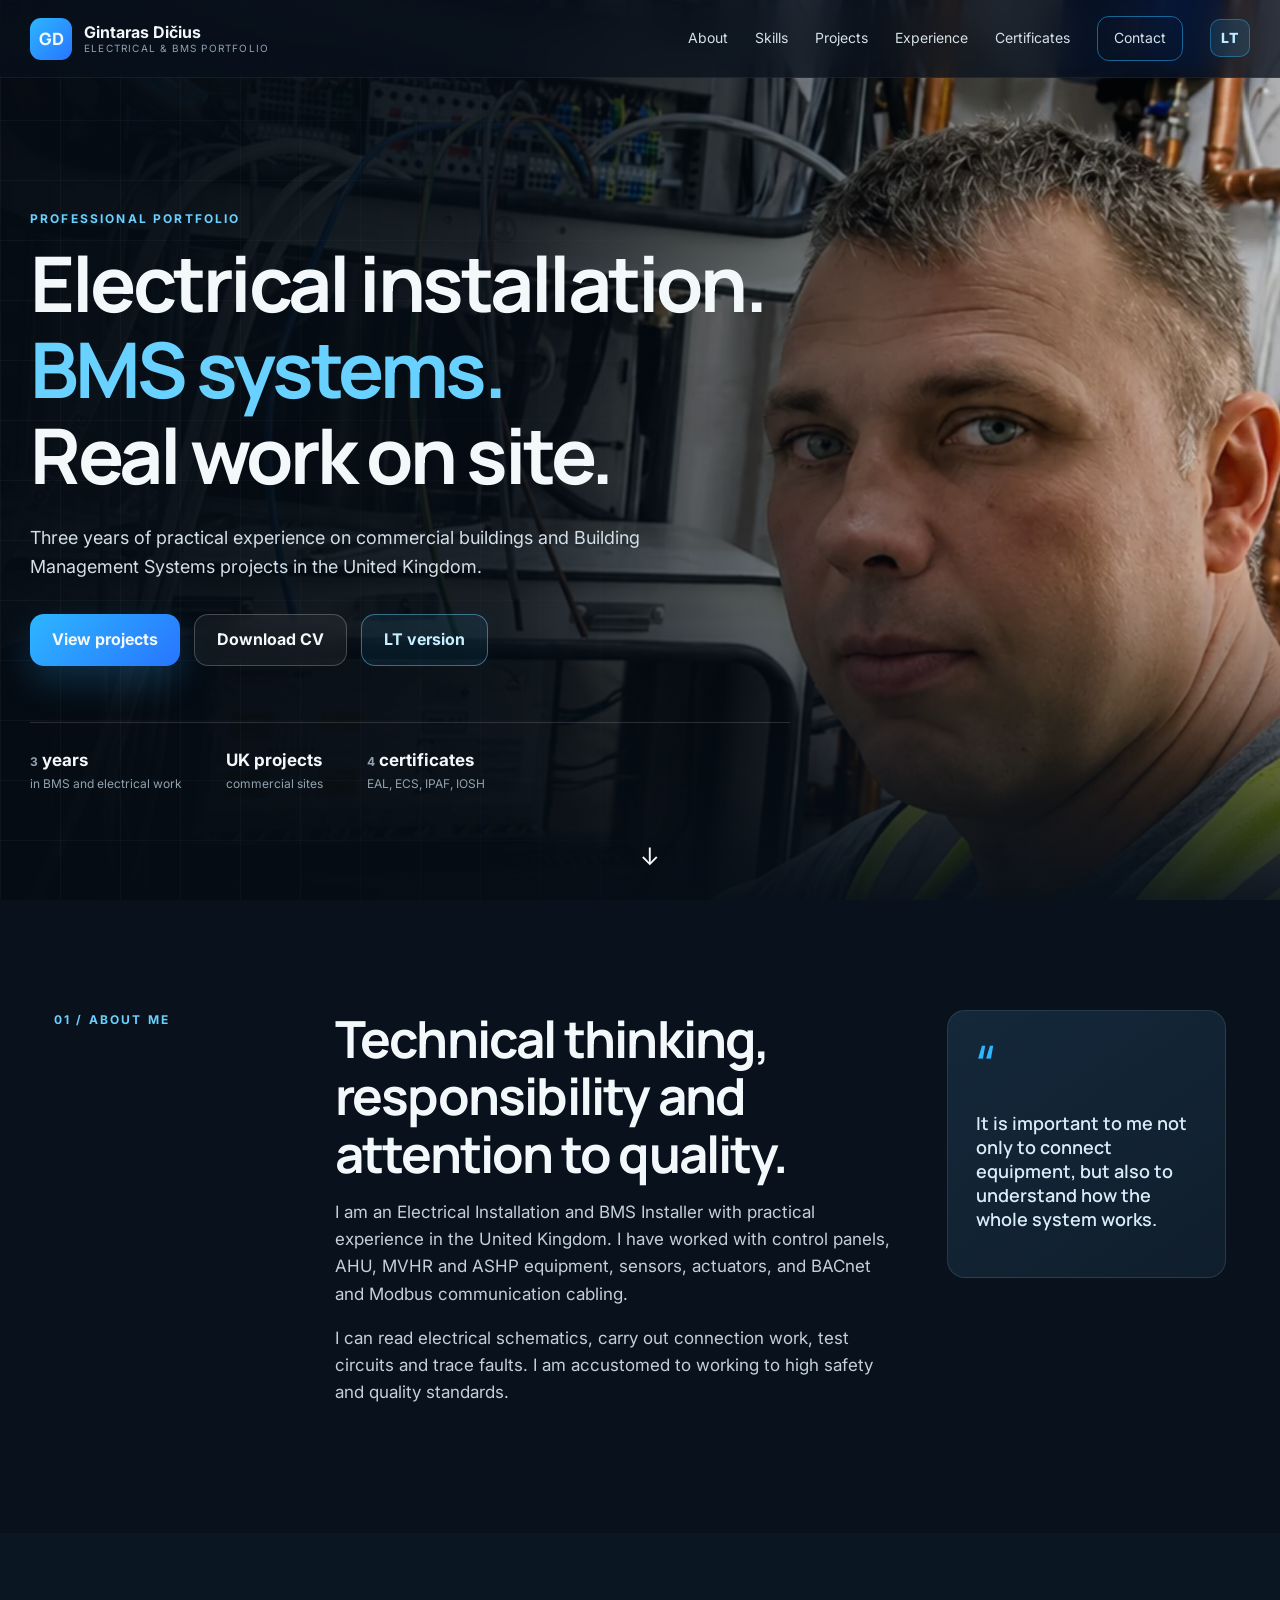
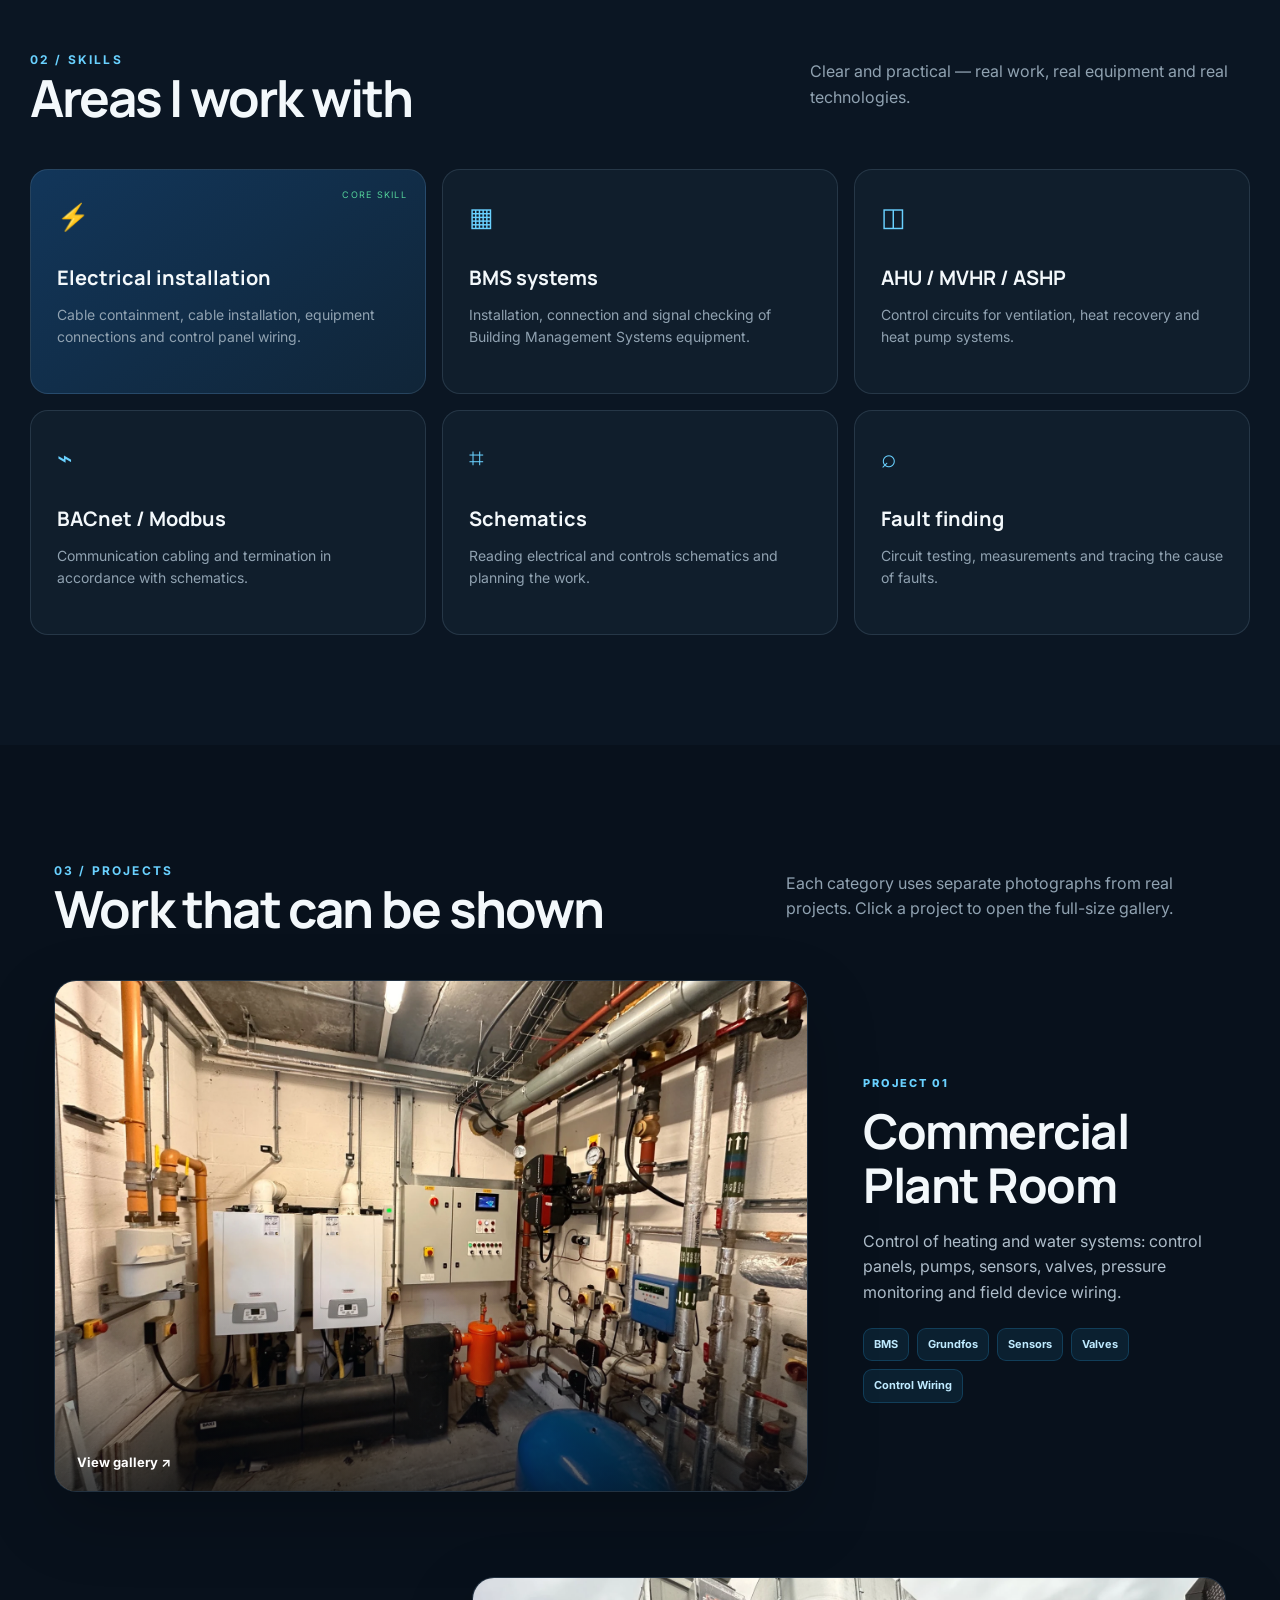
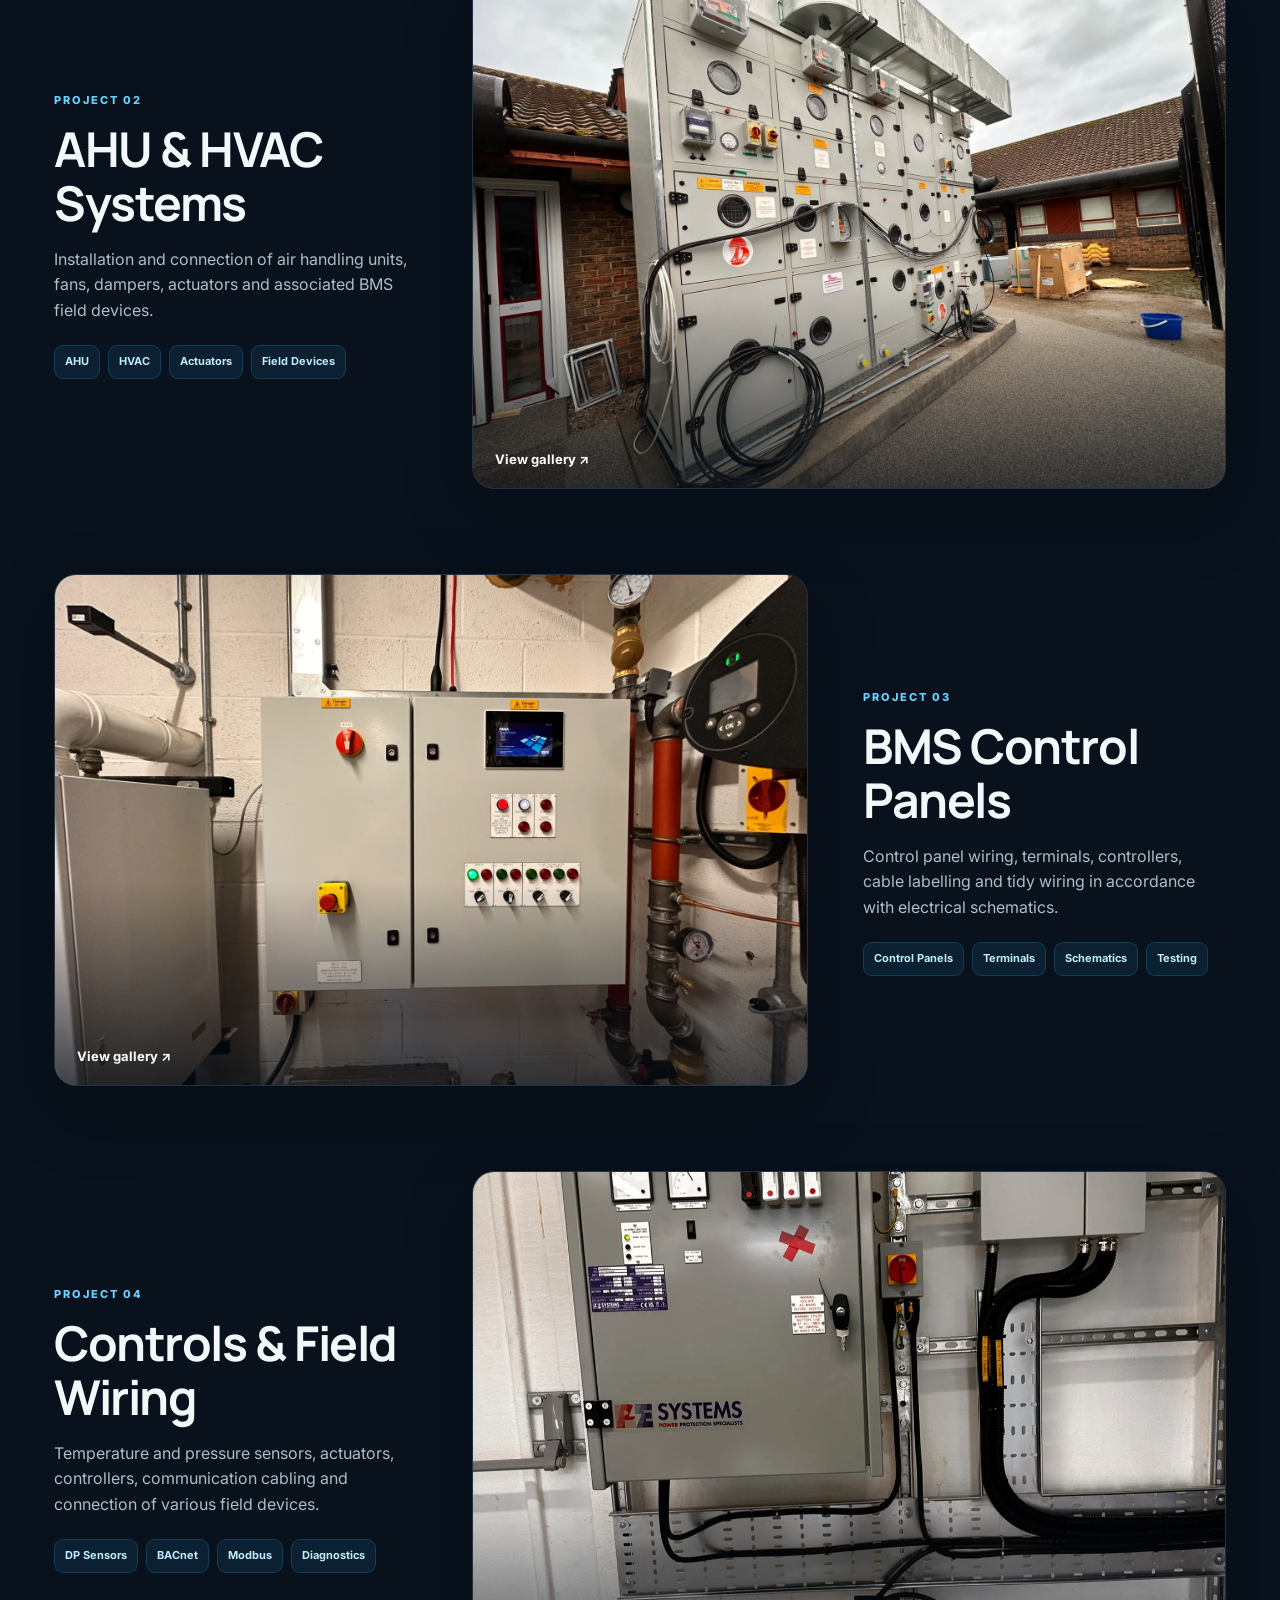
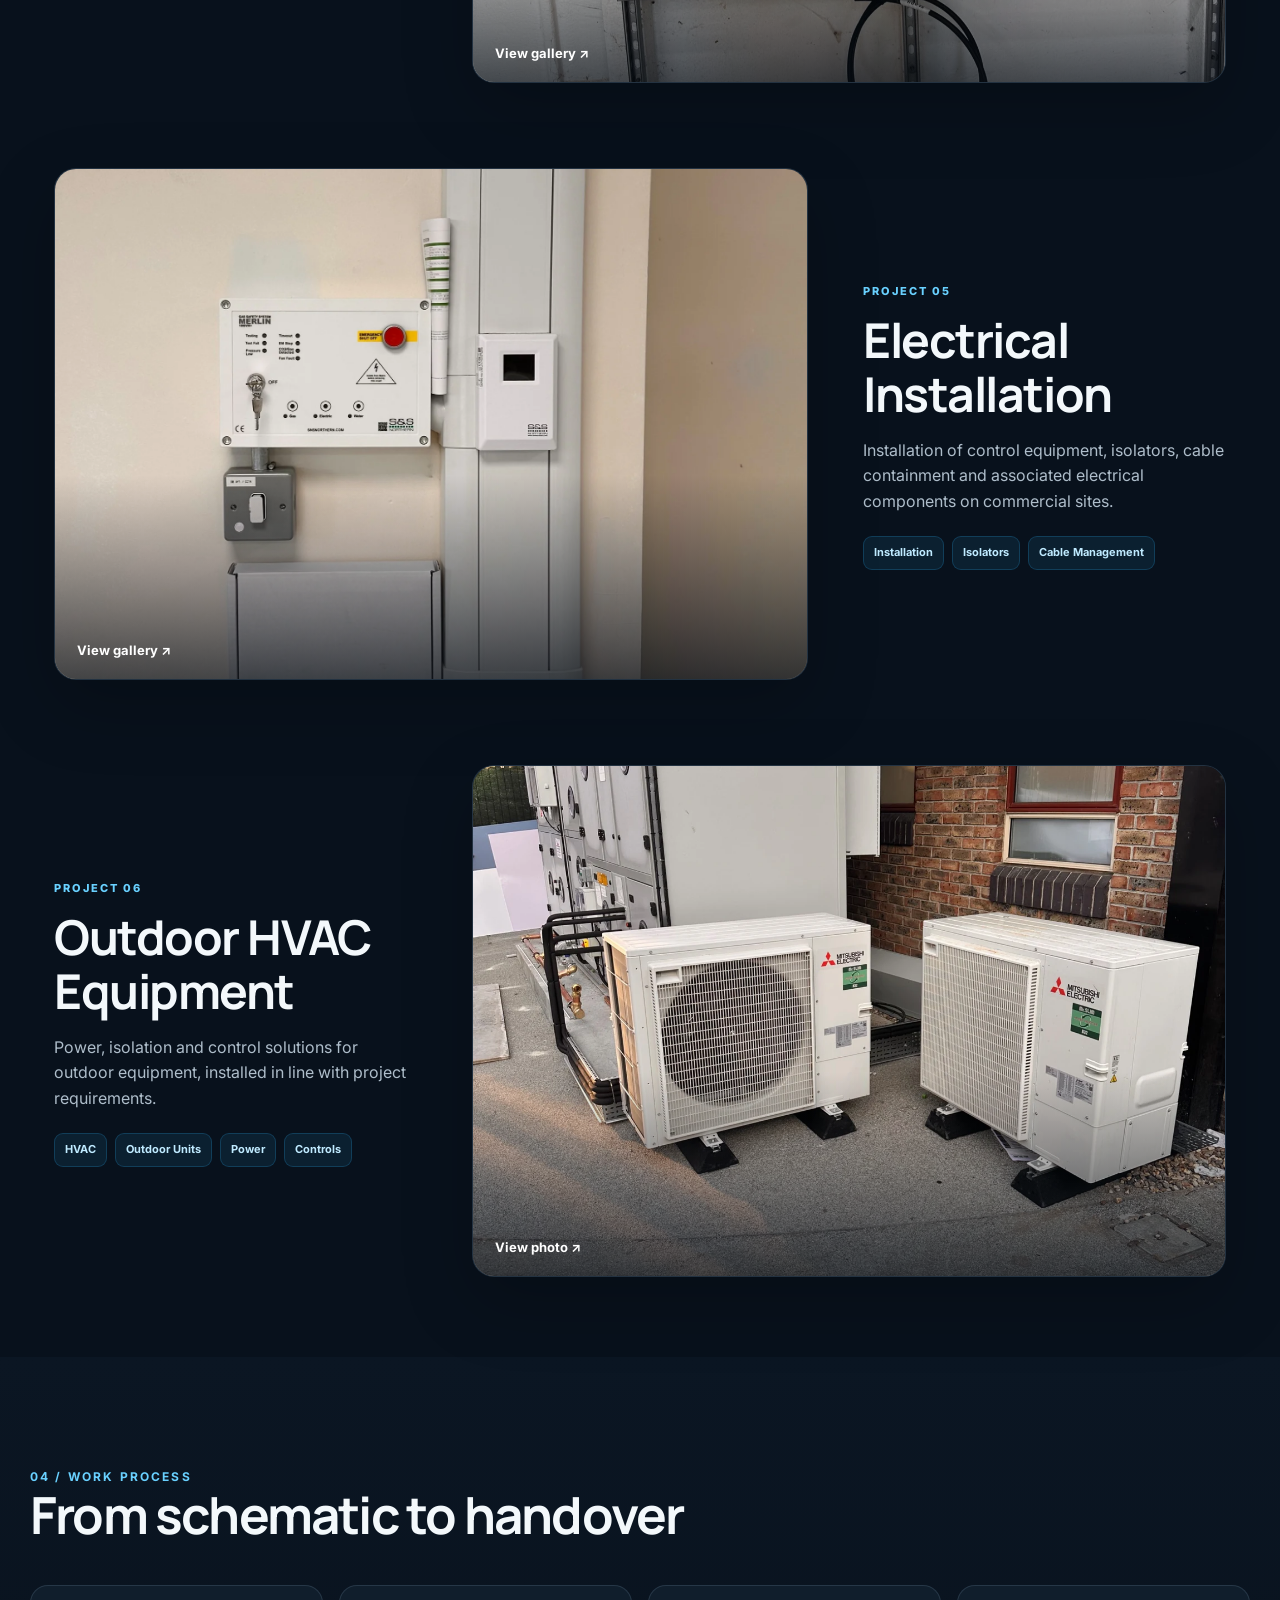
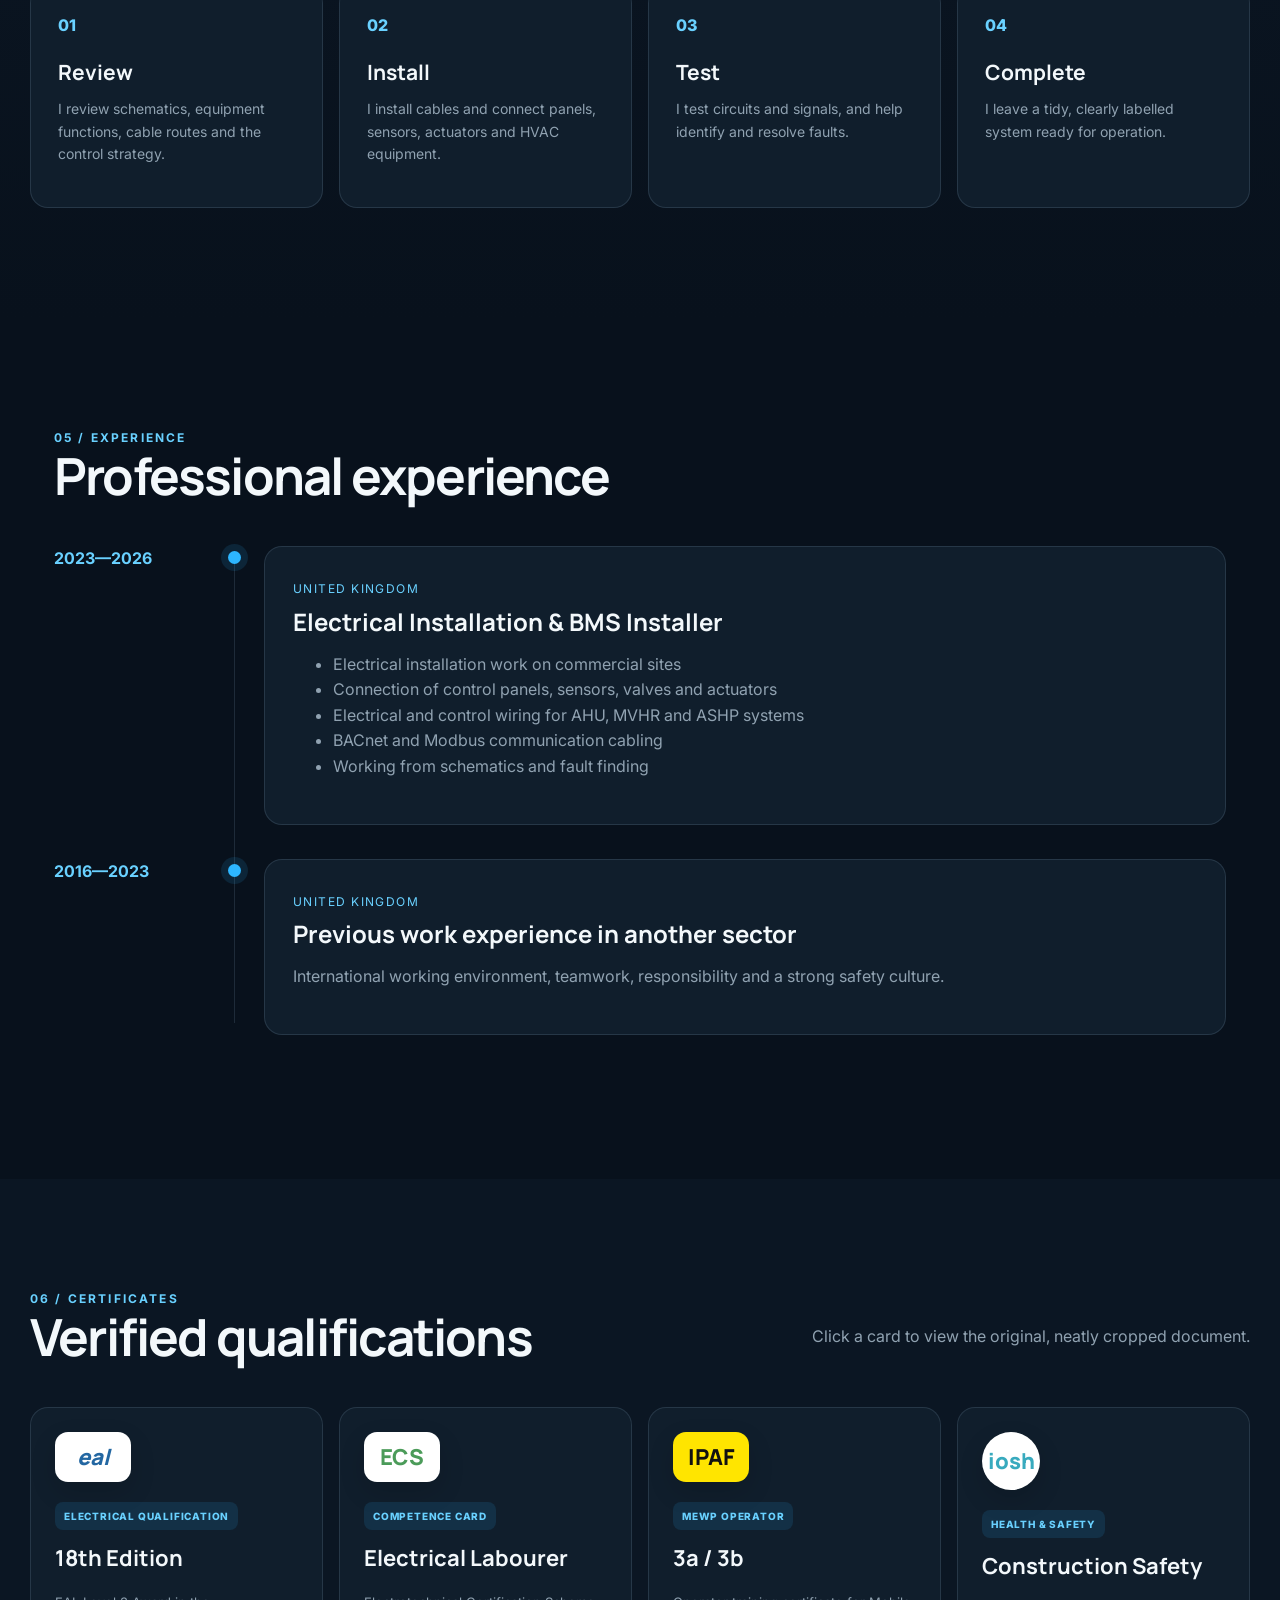
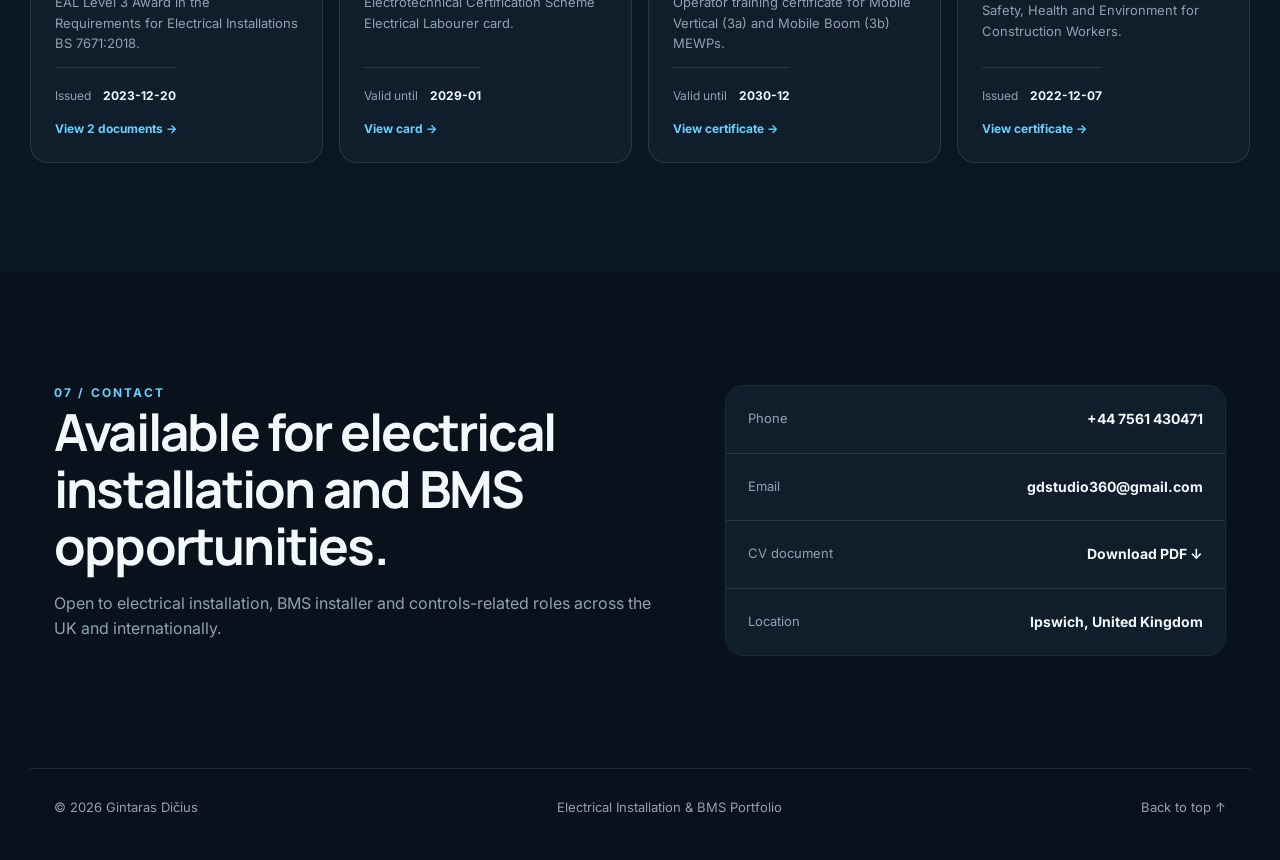
==== commit ec486294: "Add files via upload" ====
--- a/index.html
+++ b/index.html
@@ -164,7 +164,7 @@
     <section class="section cta" id="kontaktai">
       <div class="reveal"><div class="section-label">07 / Kontaktai</div><h2>Domina darbo galimybės elektros instaliacijos ir BMS srityje Jungtinėje Karalystėje.</h2><p>Domina elektros instaliacijos, BMS montuotojo ir techninės priežiūros pozicijos.</p></div>
       <div class="contact-panel reveal">
-        <a href="tel:+37066190150"><span>Telefonas</span><strong>+370 661 90150</strong></a><a href="tel:+447561430471"><span>UK numeris</span><strong>+44 7561 430471</strong></a>
+        <a href="tel:+37066190150"><span>Telefonas</span><strong>+370 661 90150</strong></a>
         <a href="mailto:gdstudio360@gmail.com"><span>El. paštas</span><strong>gdstudio360@gmail.com</strong></a>
         <a href="assets/Gintaras_Dicius_CV_LT.pdf" download><span>CV dokumentas</span><strong>Atsisiųsti PDF ↓</strong></a>
         <div><span>Vieta</span><strong>Raseiniai, Lietuva</strong></div>
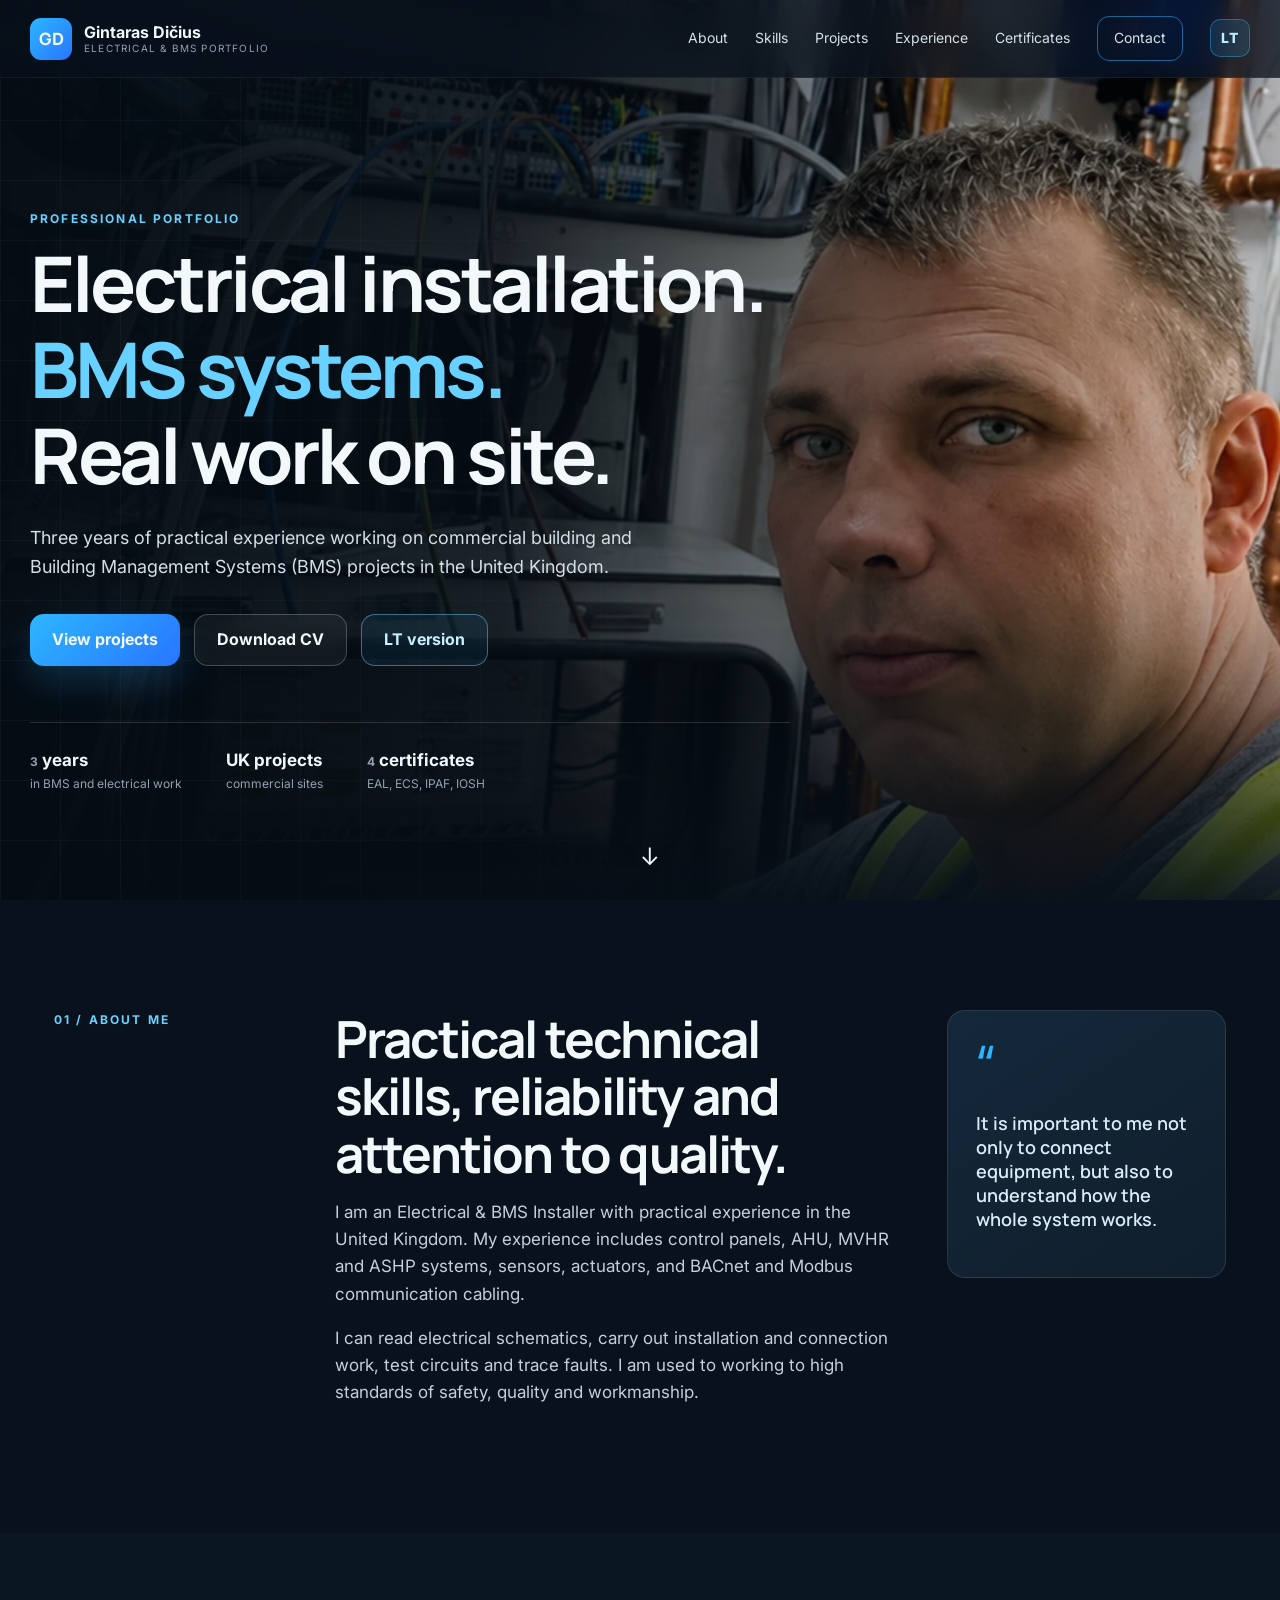
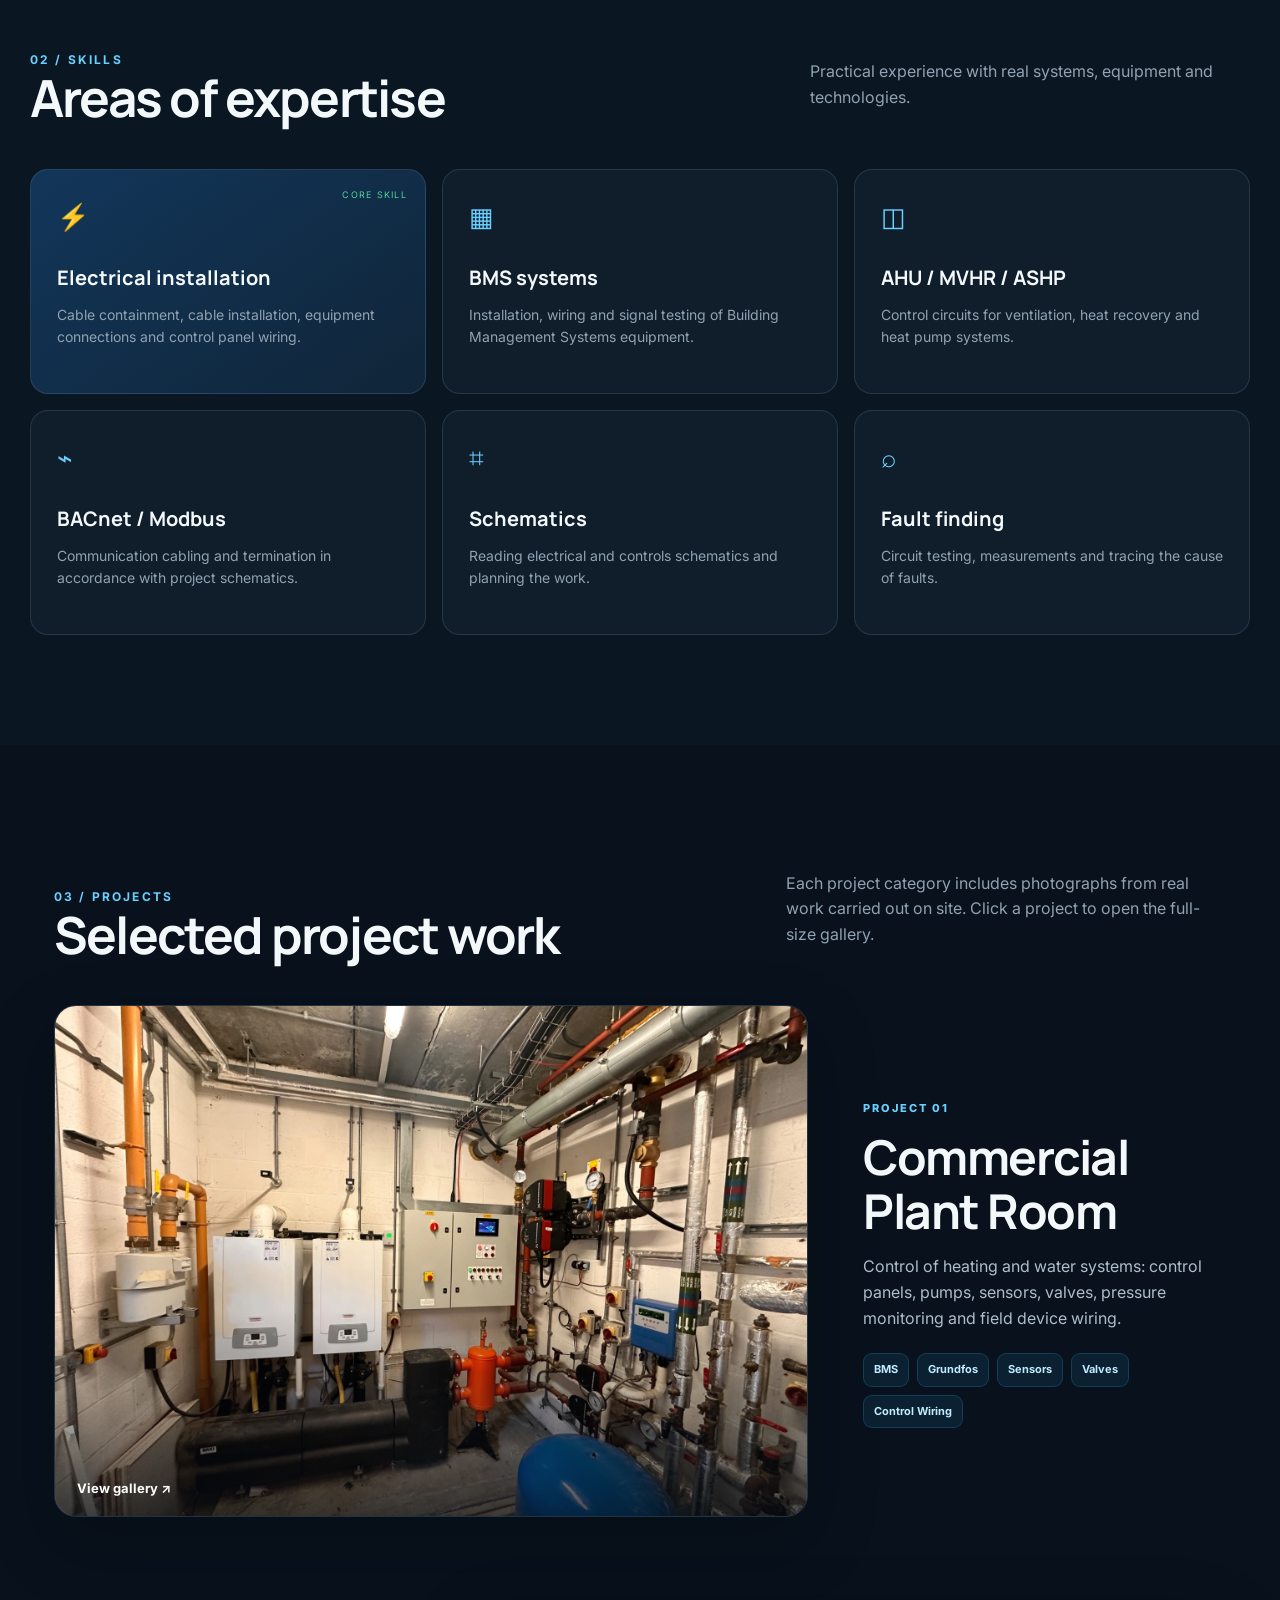
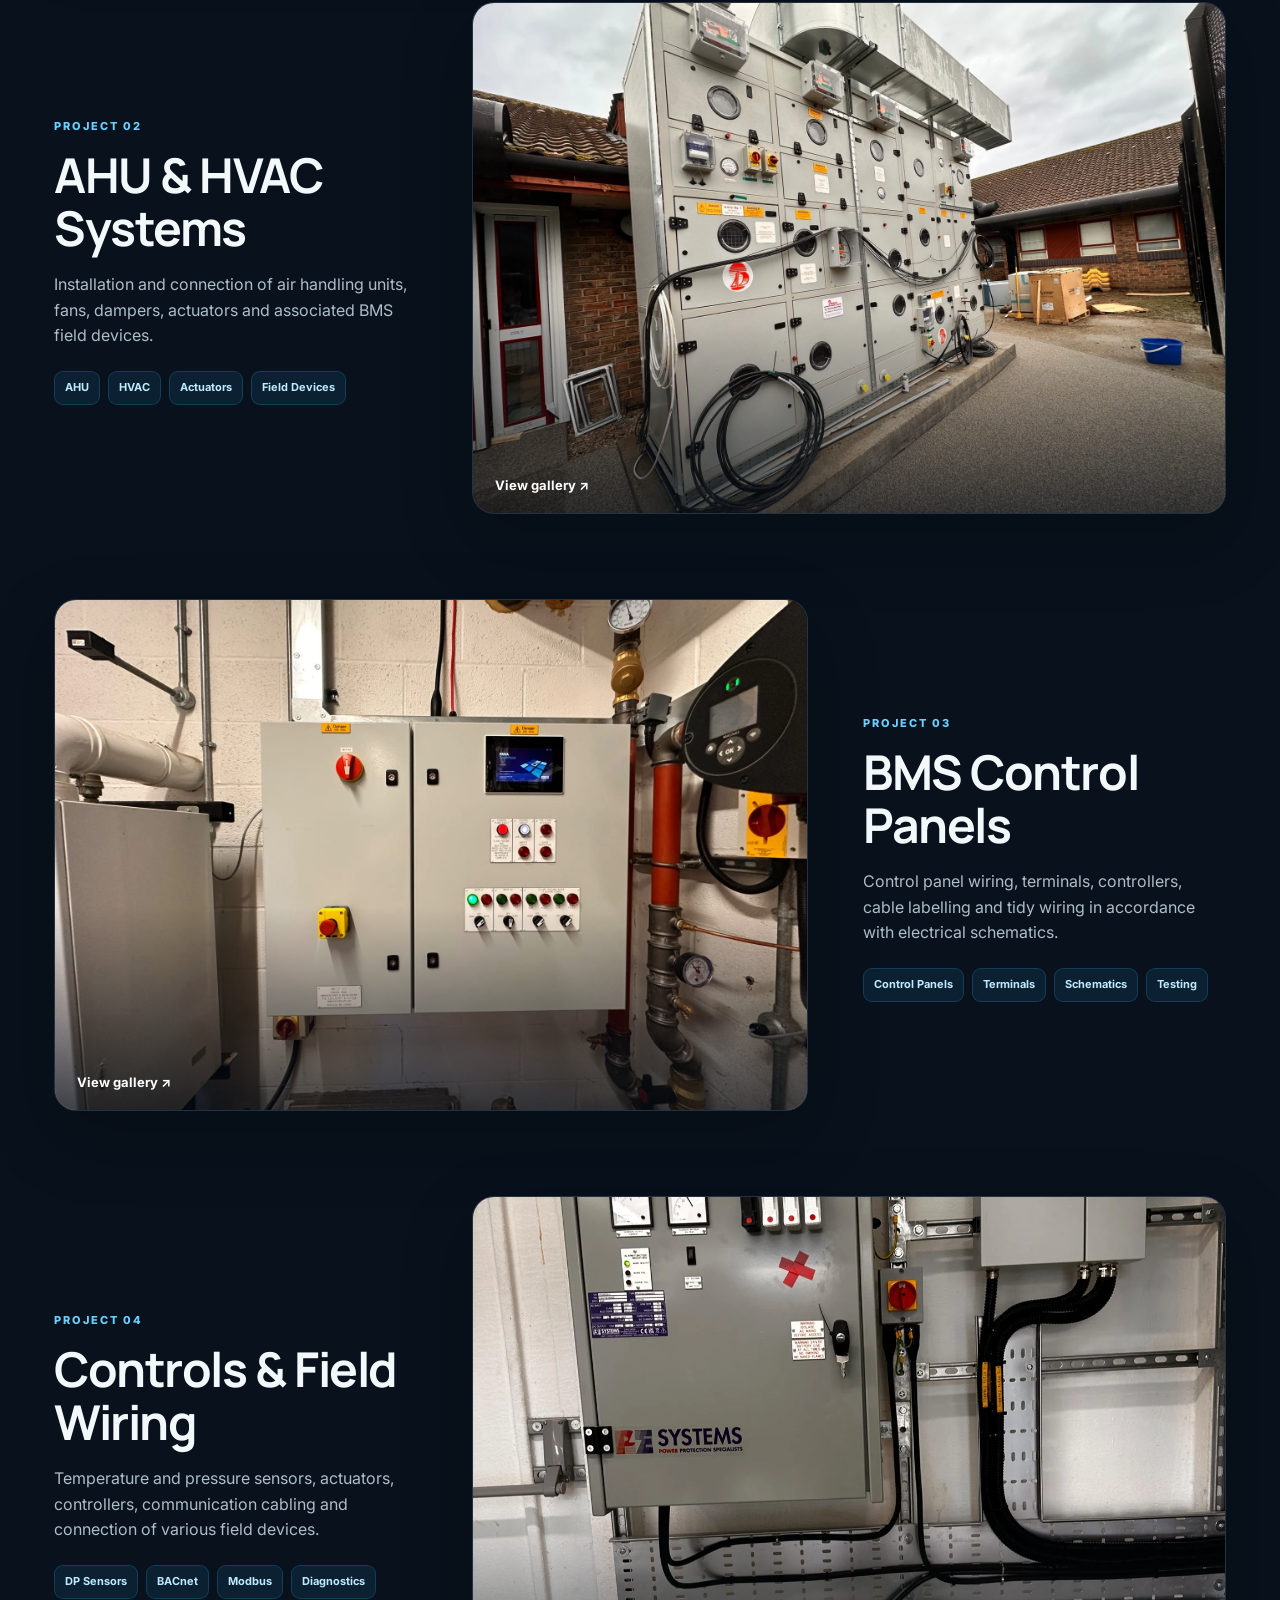
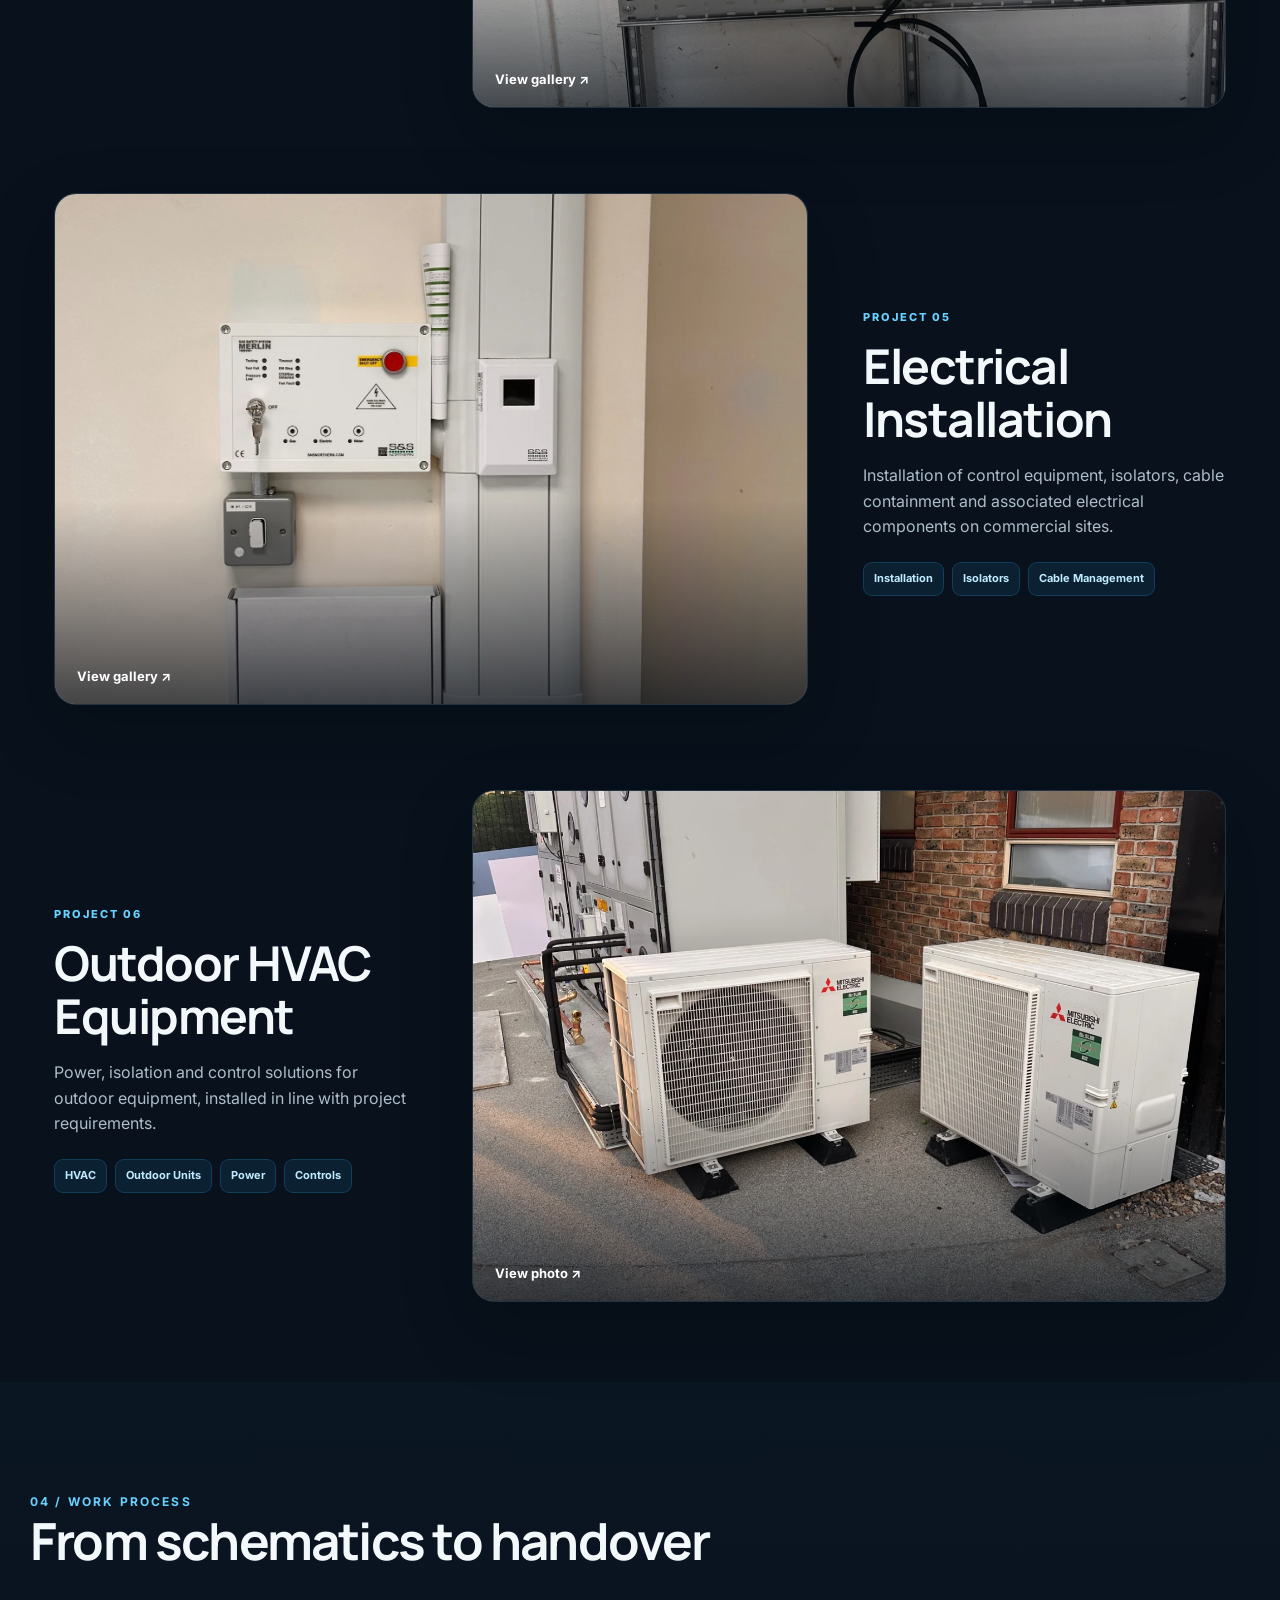
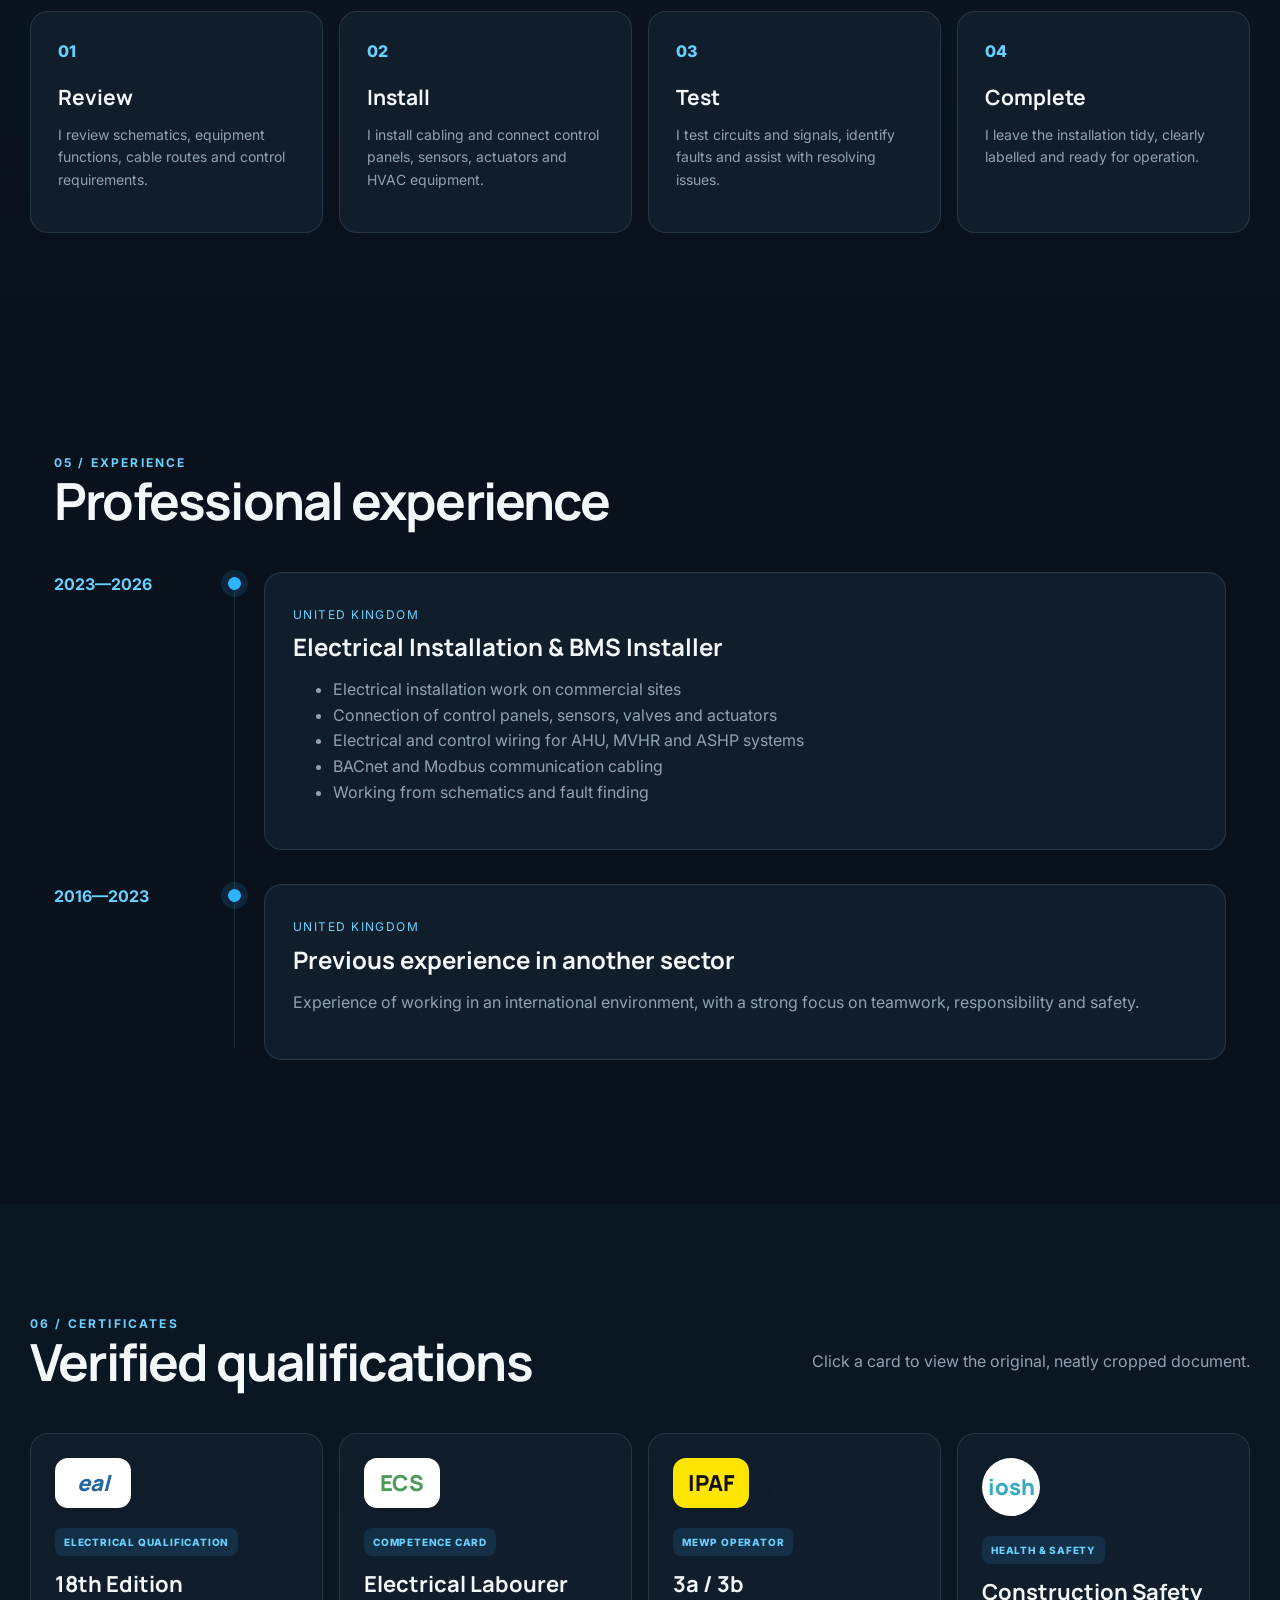
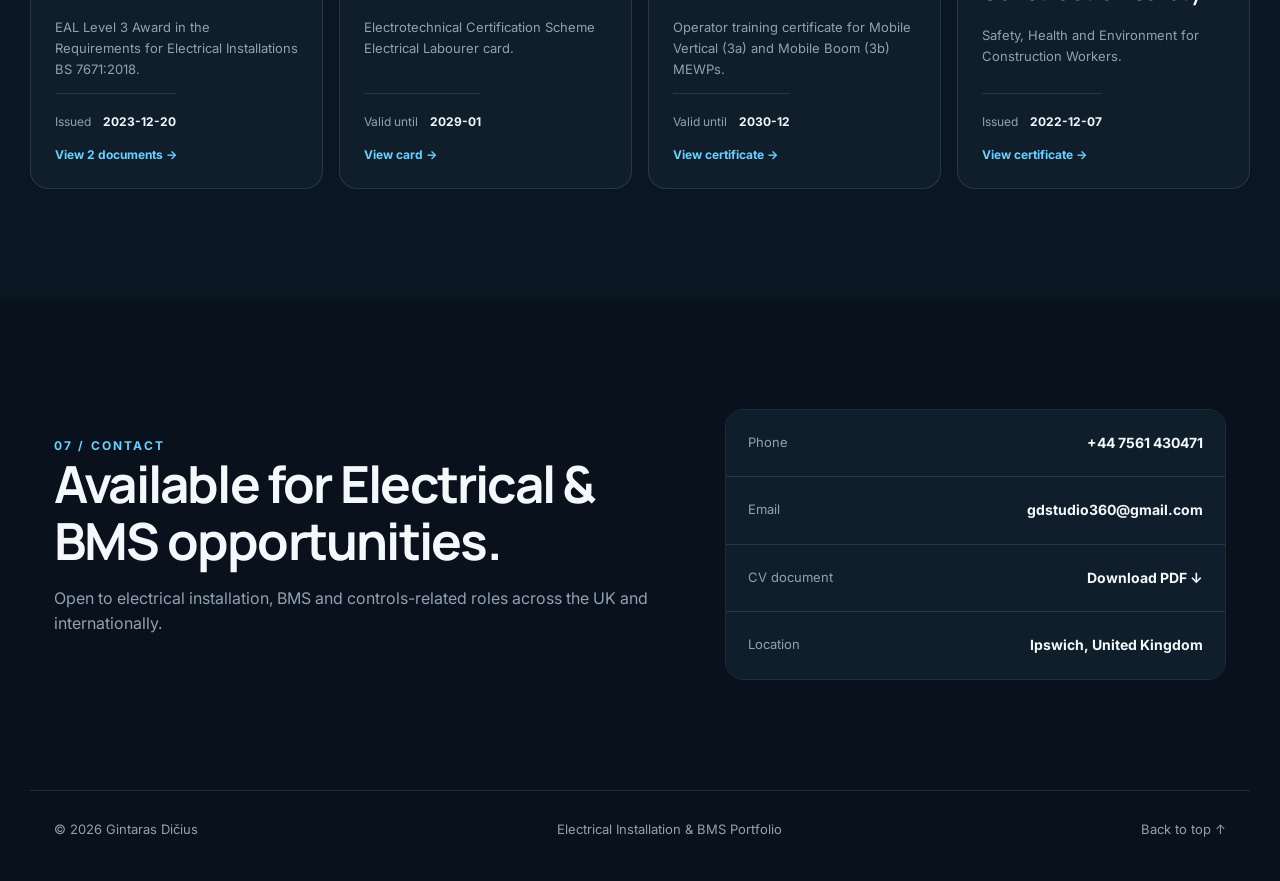
==== commit 1f94499a: "Update index.html" ====
--- a/index.html
+++ b/index.html
@@ -162,7 +162,7 @@
     </section>
 
     <section class="section cta" id="kontaktai">
-      <div class="reveal"><div class="section-label">07 / Kontaktai</div><h2>Domina darbo galimybės elektros instaliacijos ir BMS srityje Jungtinėje Karalystėje.</h2><p>Domina elektros instaliacijos, BMS montuotojo ir techninės priežiūros pozicijos.</p></div>
+      <div class="reveal"><div class="section-label">07 / Kontaktai</div><h2>Domina darbo galimybės elektros instaliacijos ir BMS srityje Jungtinėje Karalystėje ir Lietuvoje.</h2><p>Domina pozicijos elektros instaliacijos, BMS ir techninės priežiūros srityse.</p></div>
       <div class="contact-panel reveal">
         <a href="tel:+37066190150"><span>Telefonas</span><strong>+370 661 90150</strong></a>
         <a href="mailto:gdstudio360@gmail.com"><span>El. paštas</span><strong>gdstudio360@gmail.com</strong></a>
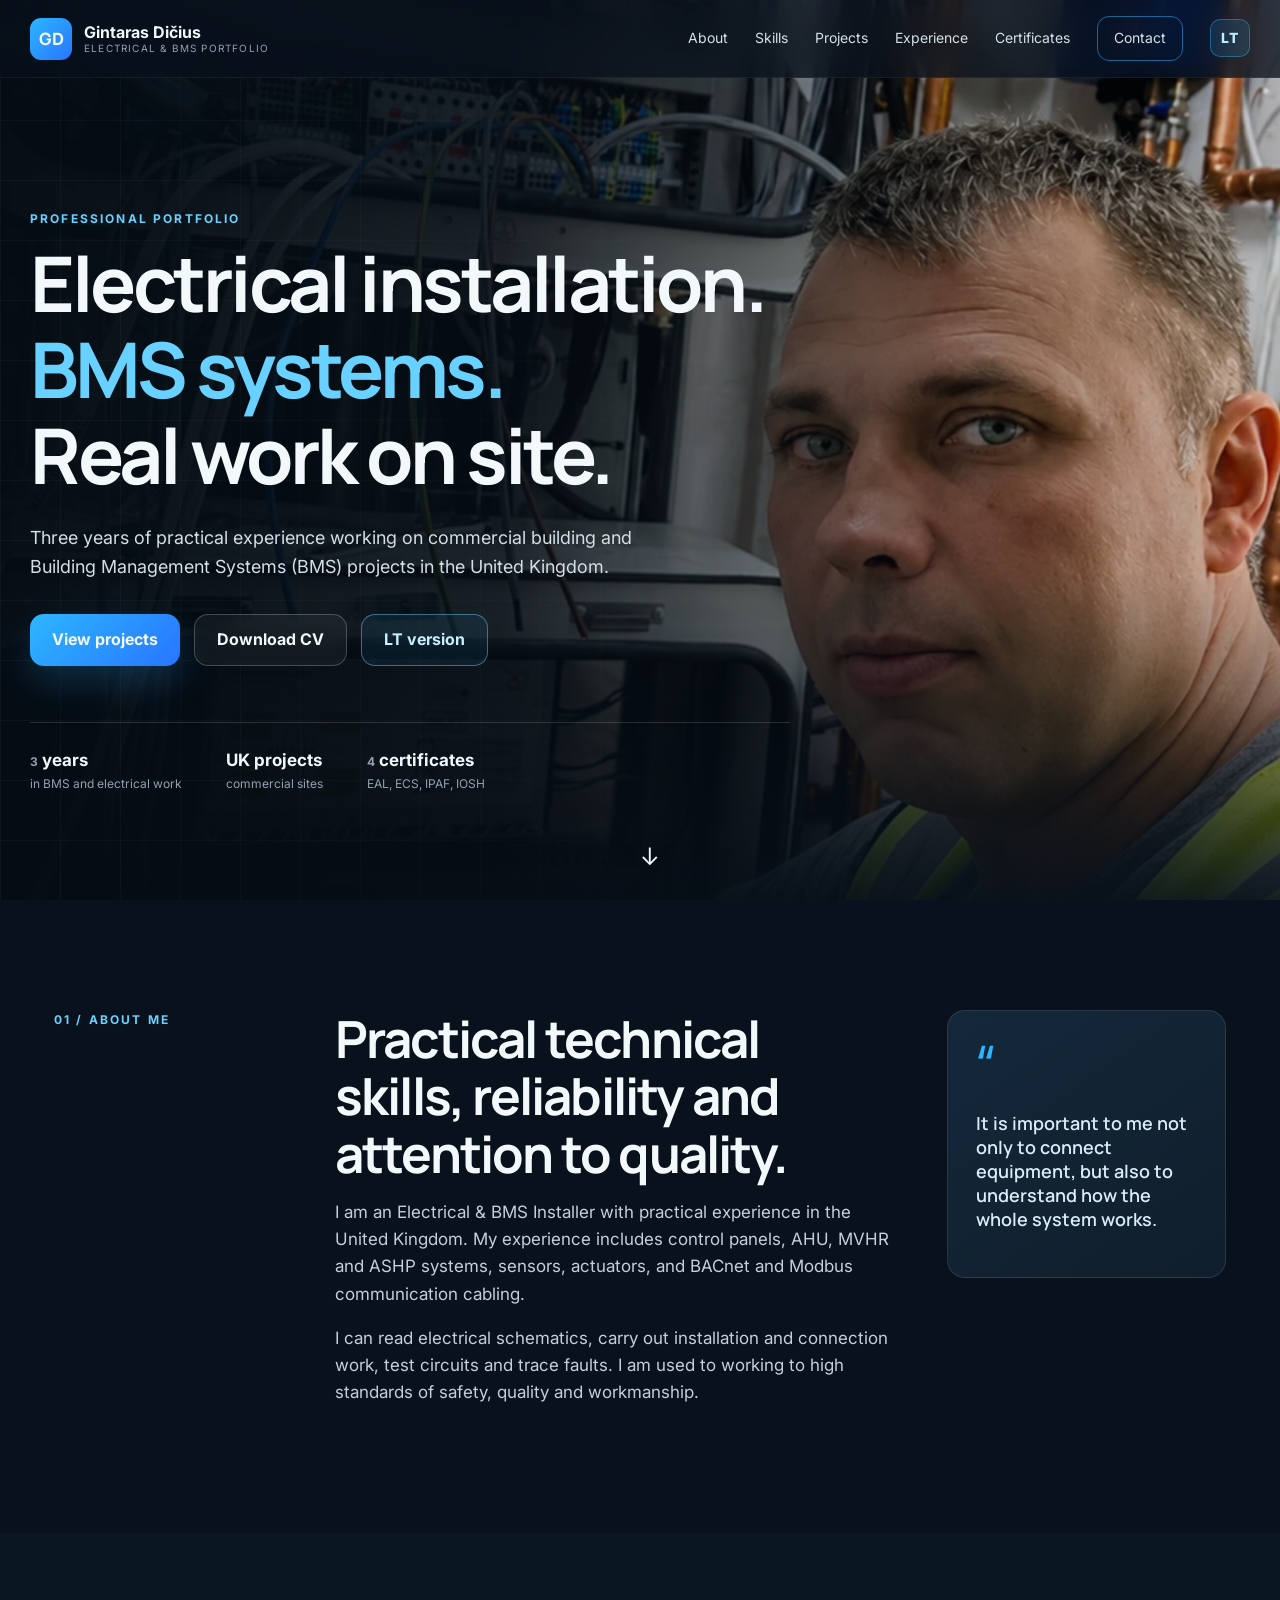
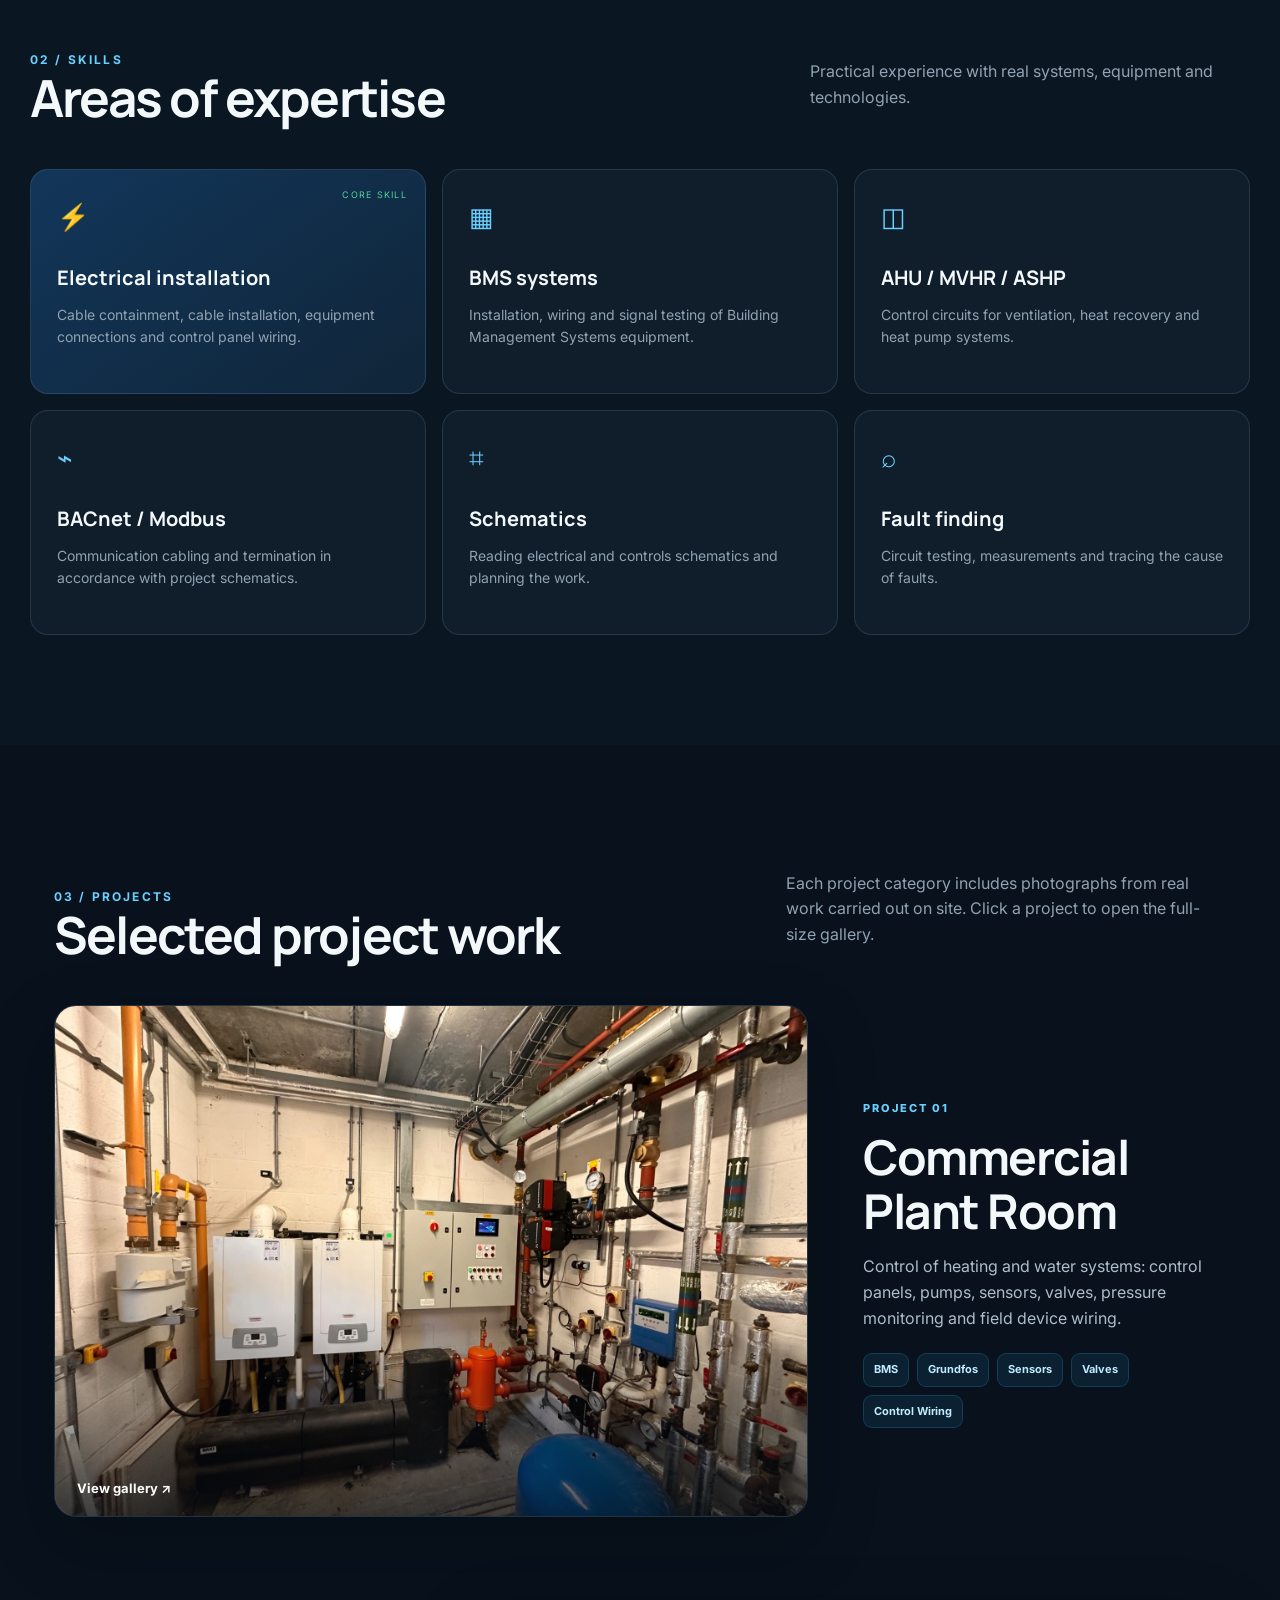
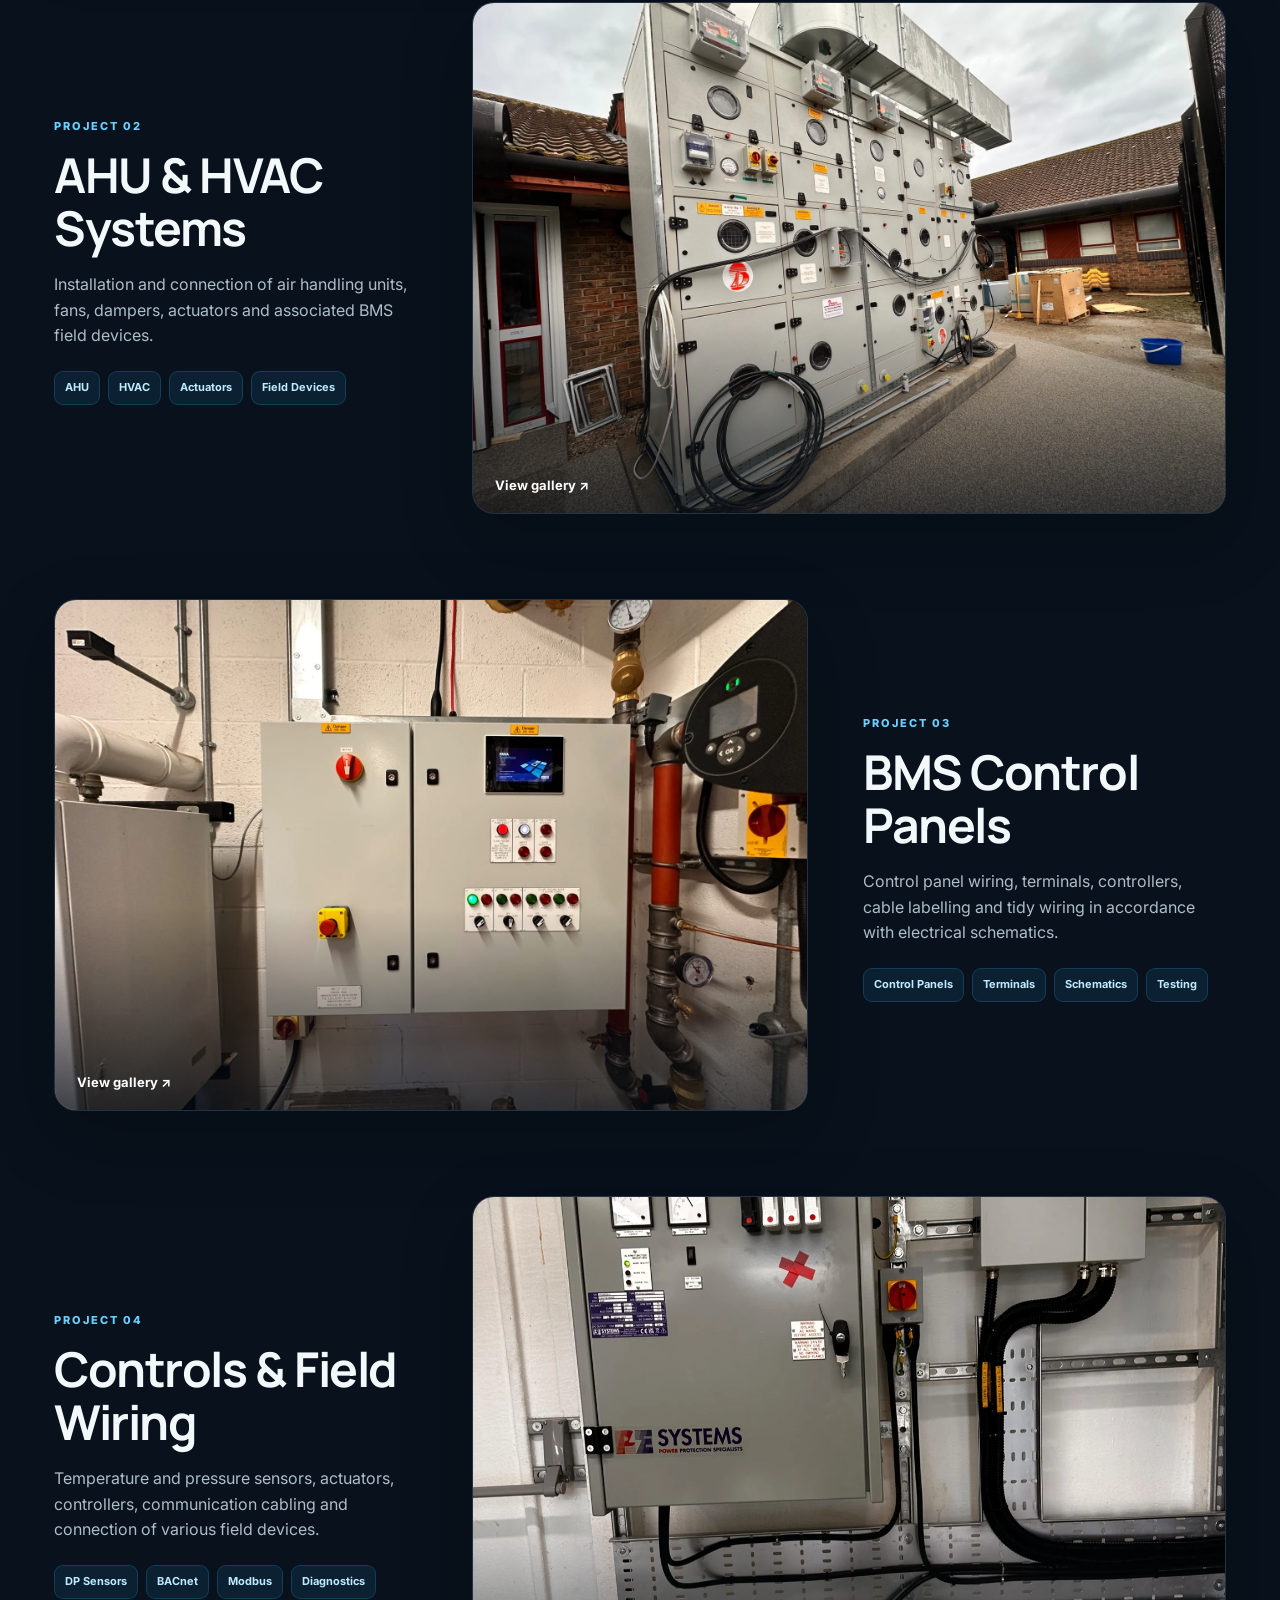
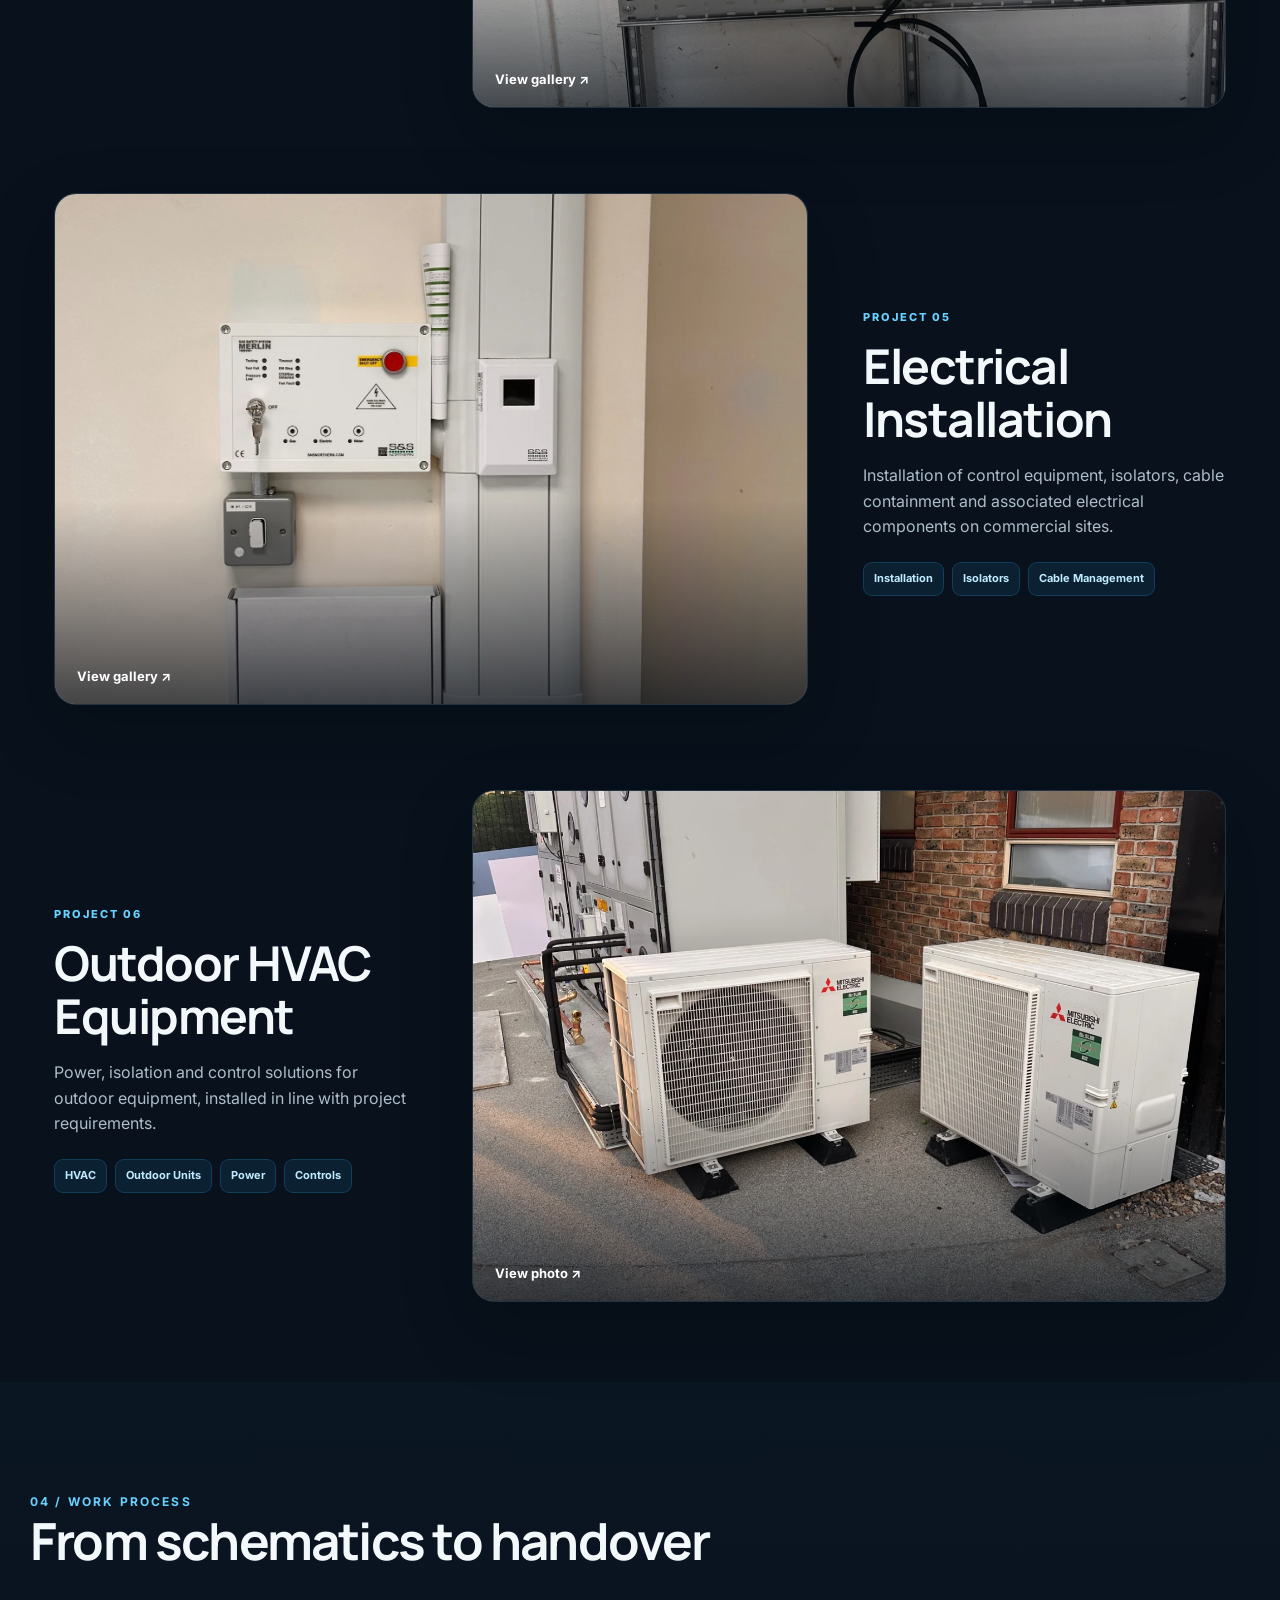
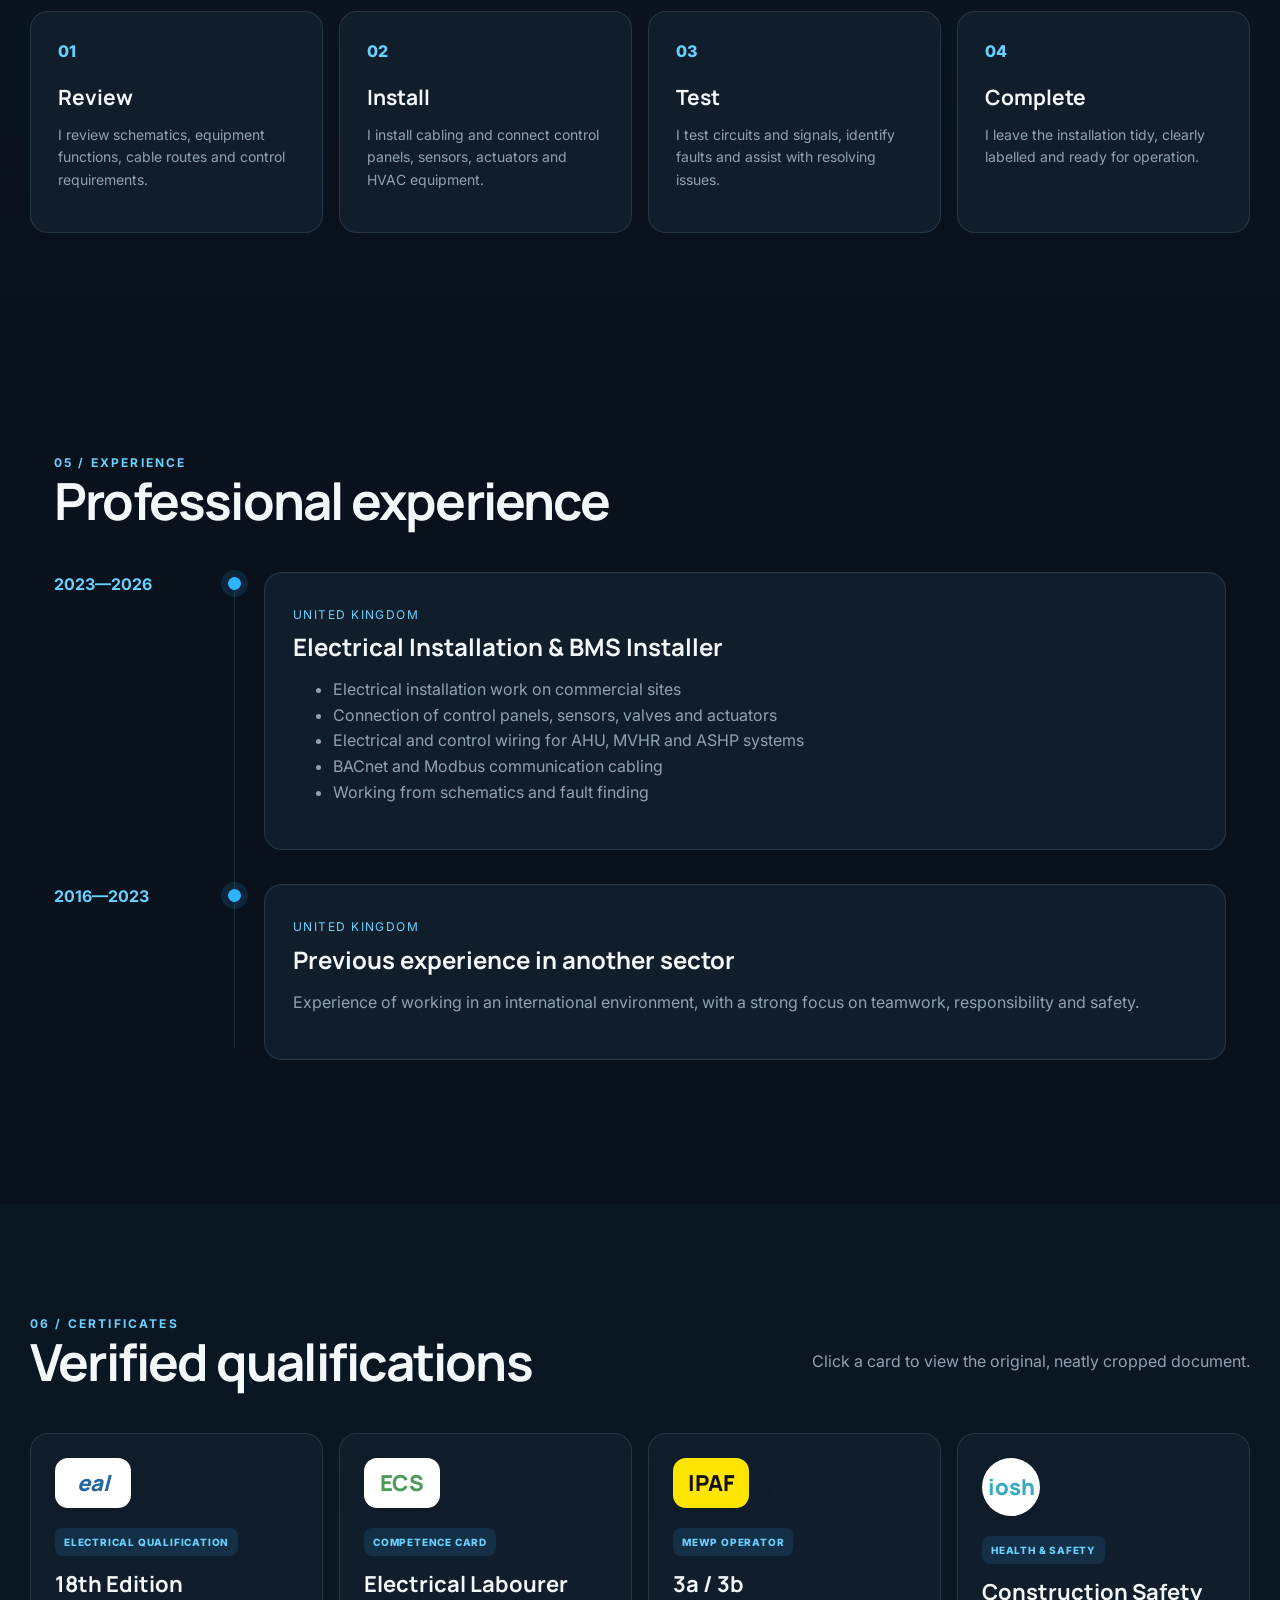
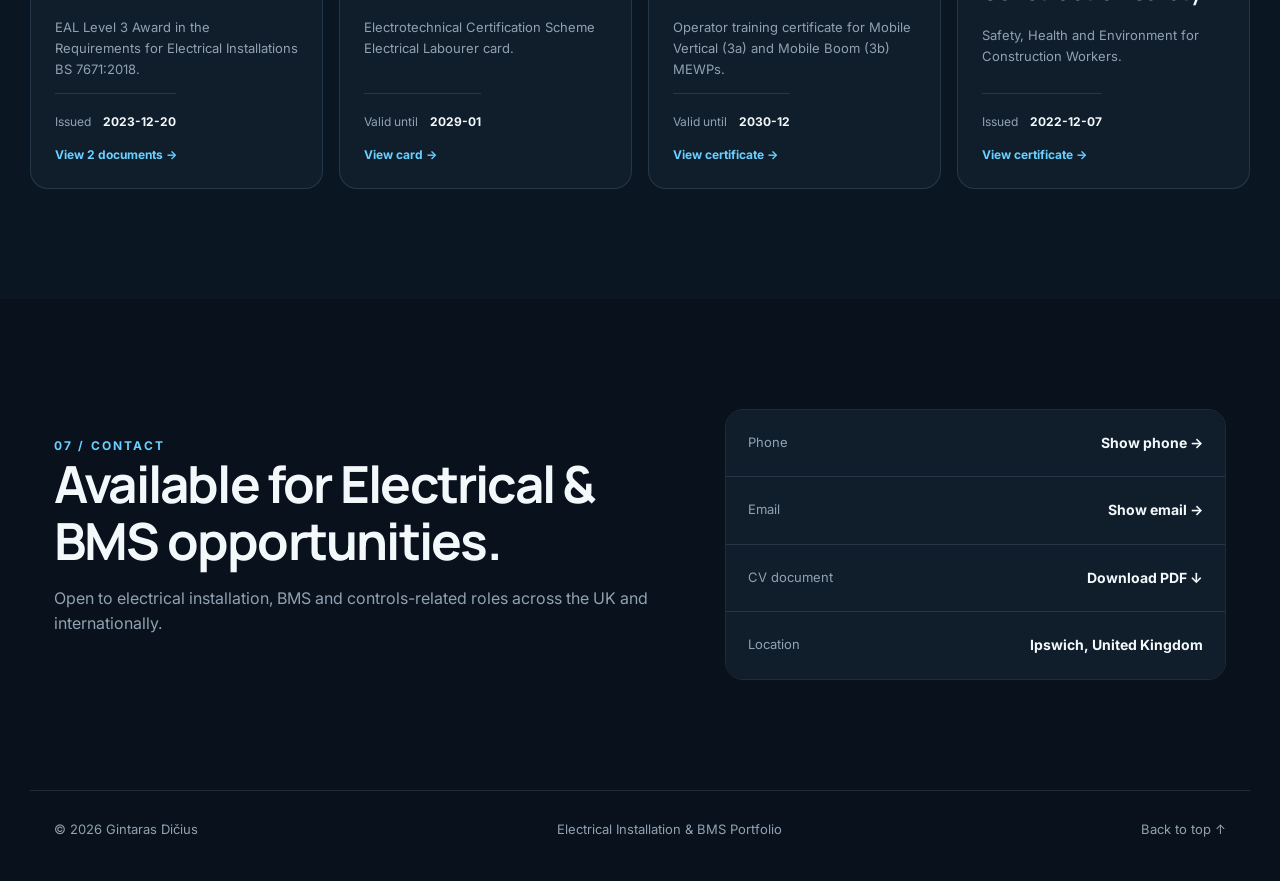
==== commit 134b1c2d: "Add files via upload" ====
--- a/index.html
+++ b/index.html
@@ -164,8 +164,8 @@
     <section class="section cta" id="kontaktai">
       <div class="reveal"><div class="section-label">07 / Kontaktai</div><h2>Domina darbo galimybės elektros instaliacijos ir BMS srityje Jungtinėje Karalystėje ir Lietuvoje.</h2><p>Domina pozicijos elektros instaliacijos, BMS ir techninės priežiūros srityse.</p></div>
       <div class="contact-panel reveal">
-        <a href="tel:+37066190150"><span>Telefonas</span><strong>+370 661 90150</strong></a>
-        <a href="mailto:gdstudio360@gmail.com"><span>El. paštas</span><strong>gdstudio360@gmail.com</strong></a>
+        <a href="#" data-contact="lt-phone" aria-label="Rodyti telefono numerį"><span>Telefonas</span><strong>Rodyti telefoną →</strong></a>
+        <a href="#" data-contact="email" aria-label="Rodyti el. pašto adresą"><span>El. paštas</span><strong>Rodyti el. paštą →</strong></a>
         <a href="assets/Gintaras_Dicius_CV_LT.pdf" download><span>CV dokumentas</span><strong>Atsisiųsti PDF ↓</strong></a>
         <div><span>Vieta</span><strong>Raseiniai, Lietuva</strong></div>
       </div>
